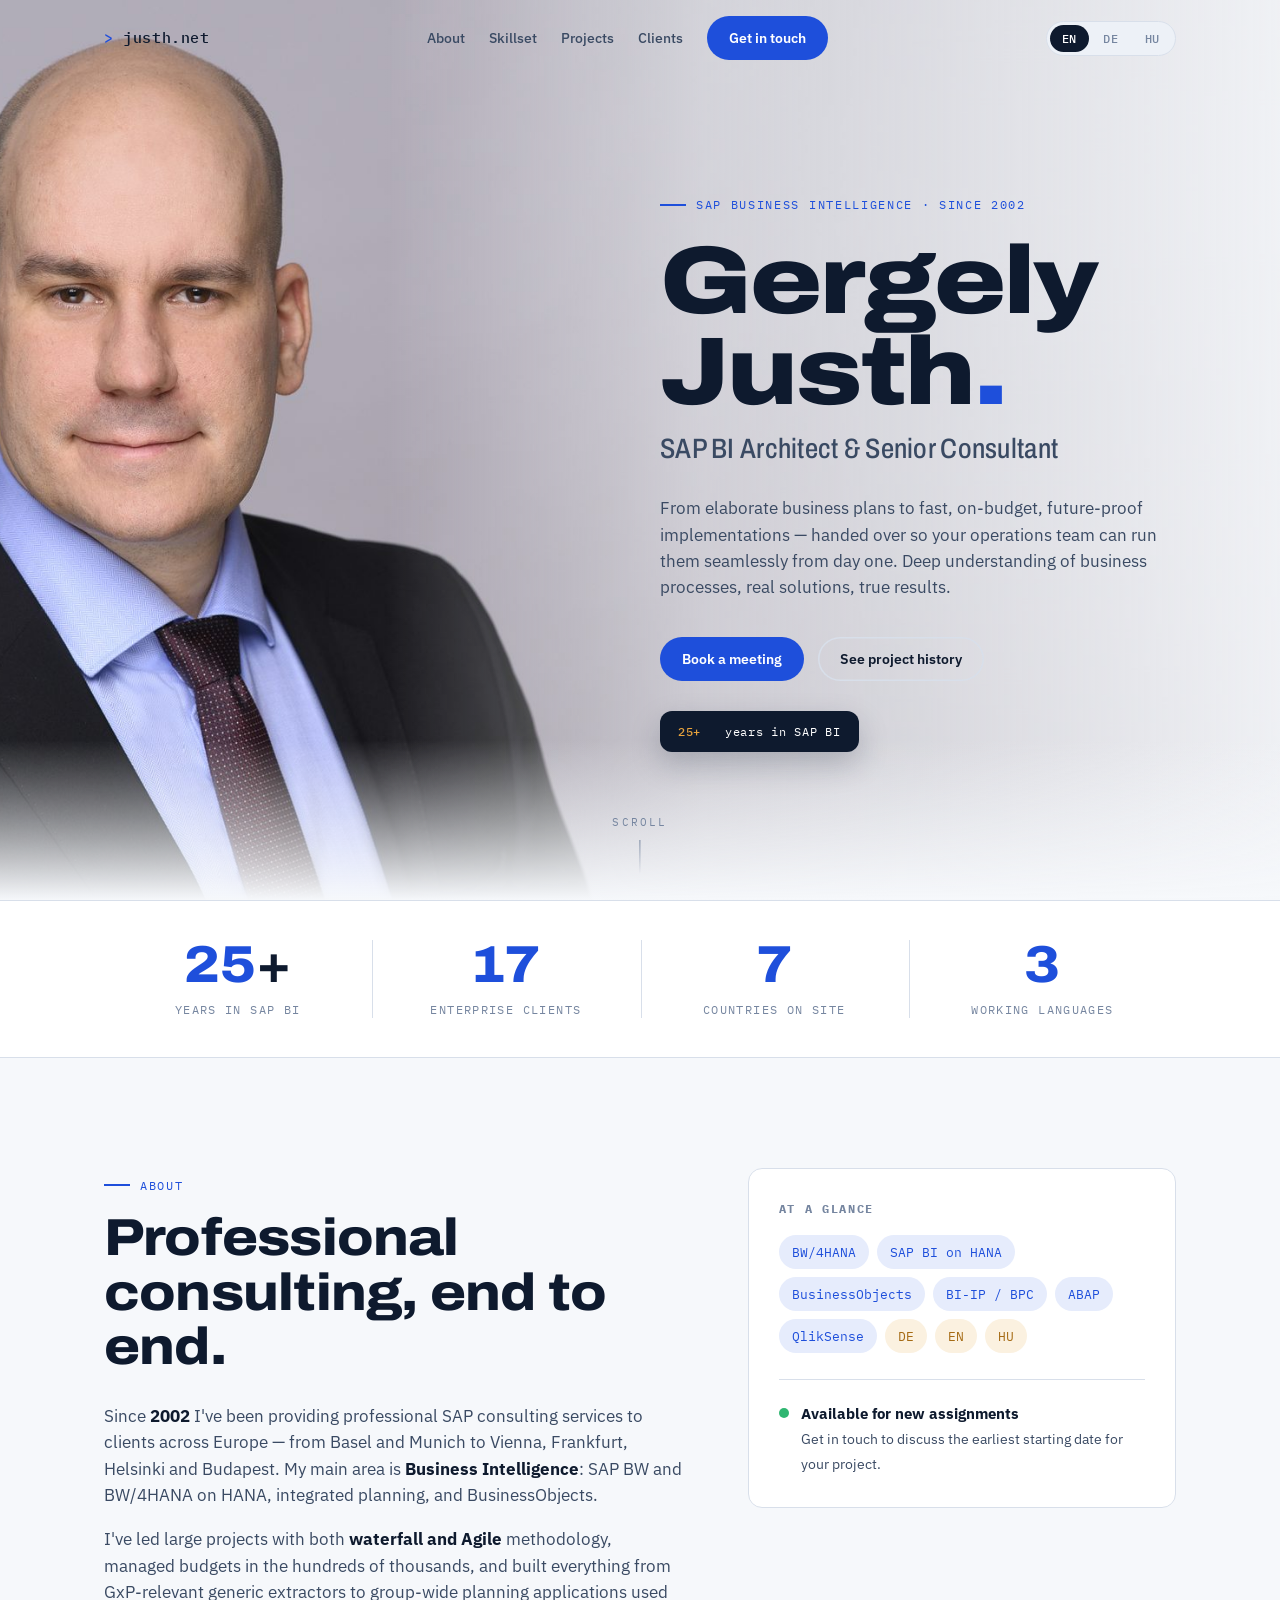
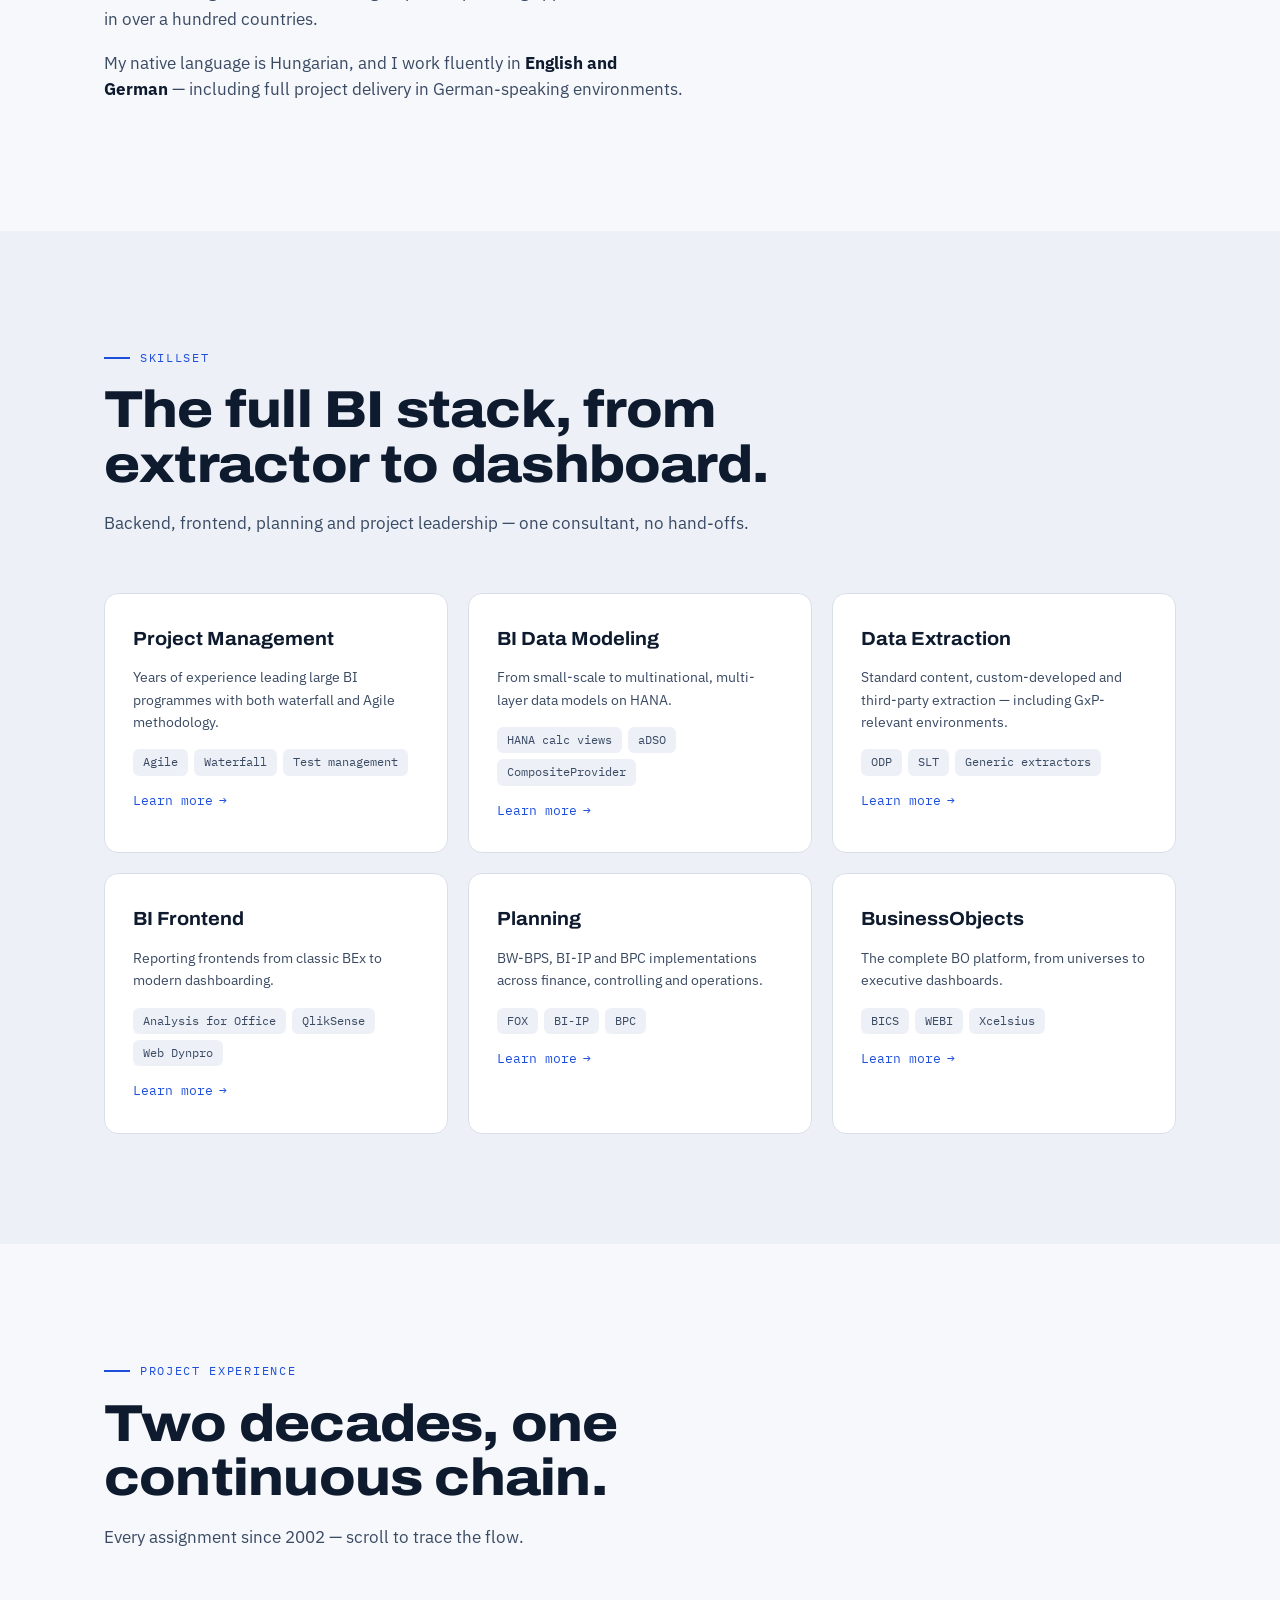
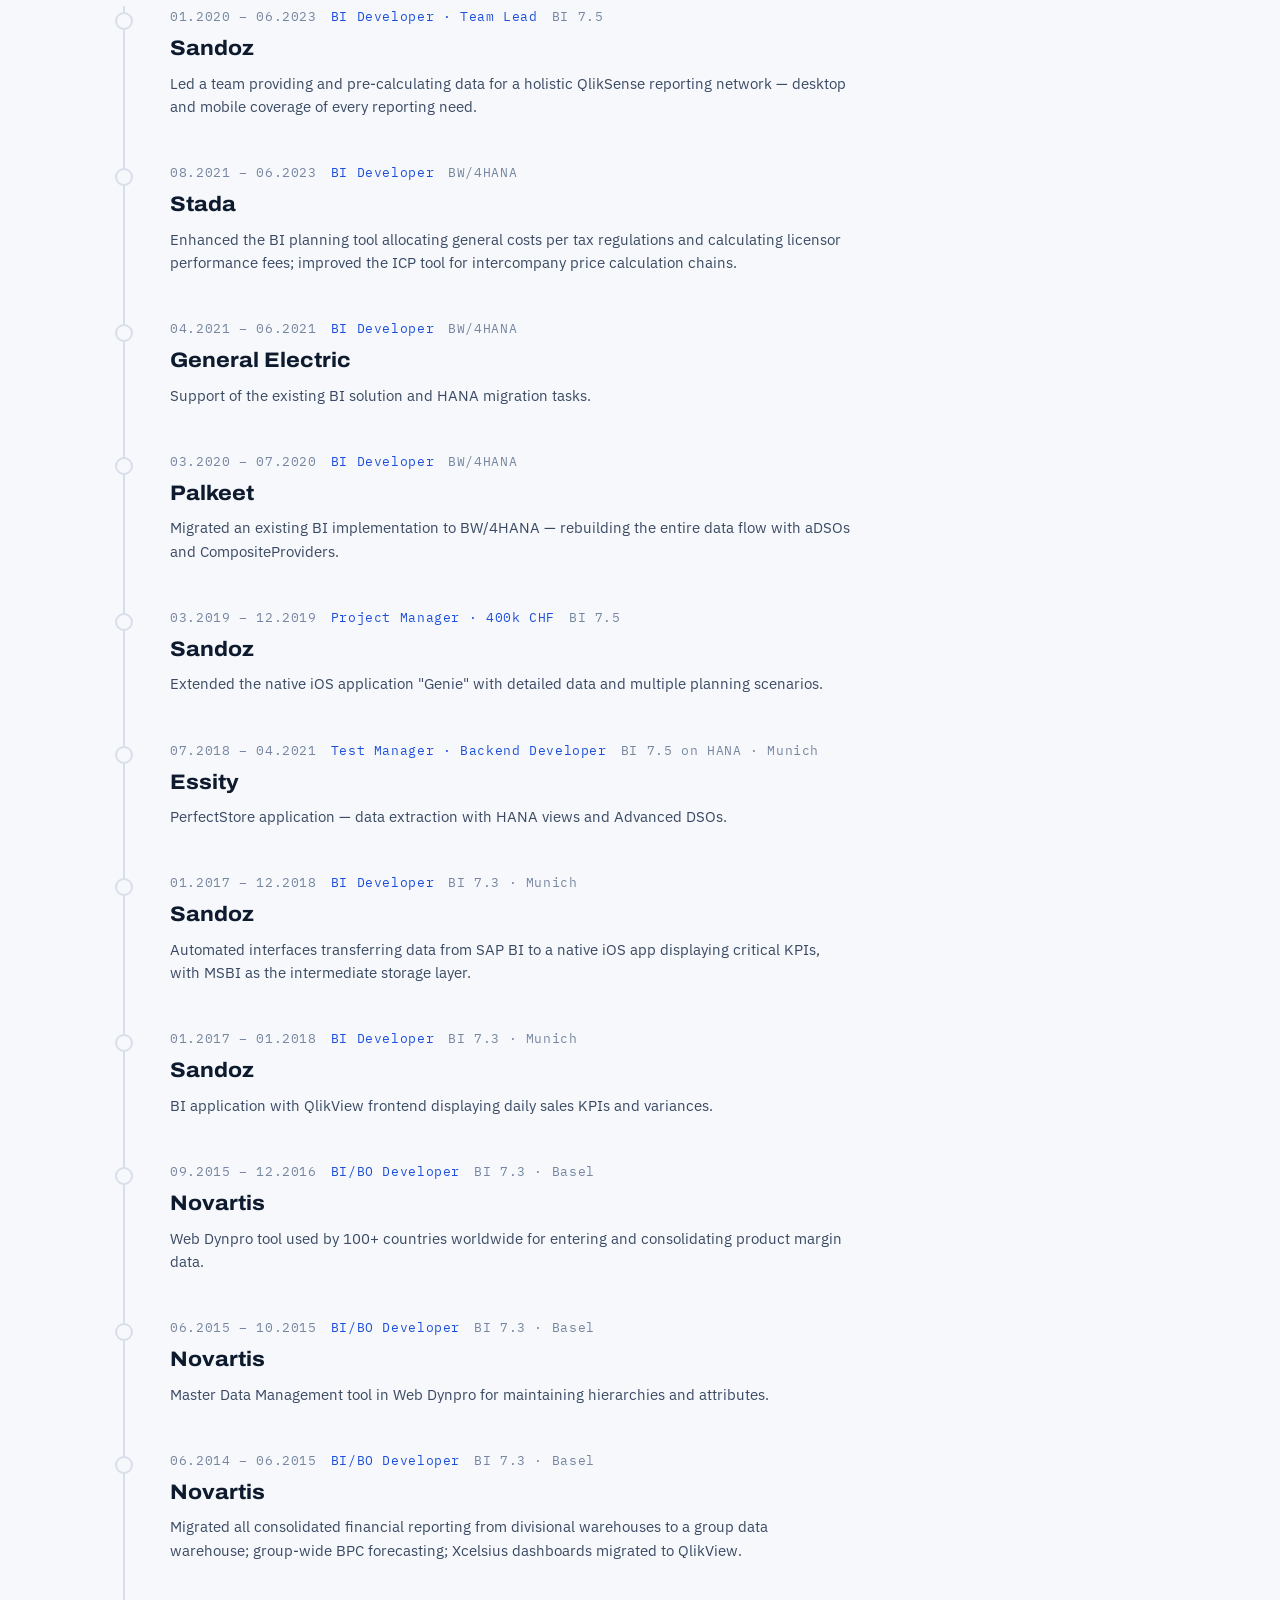
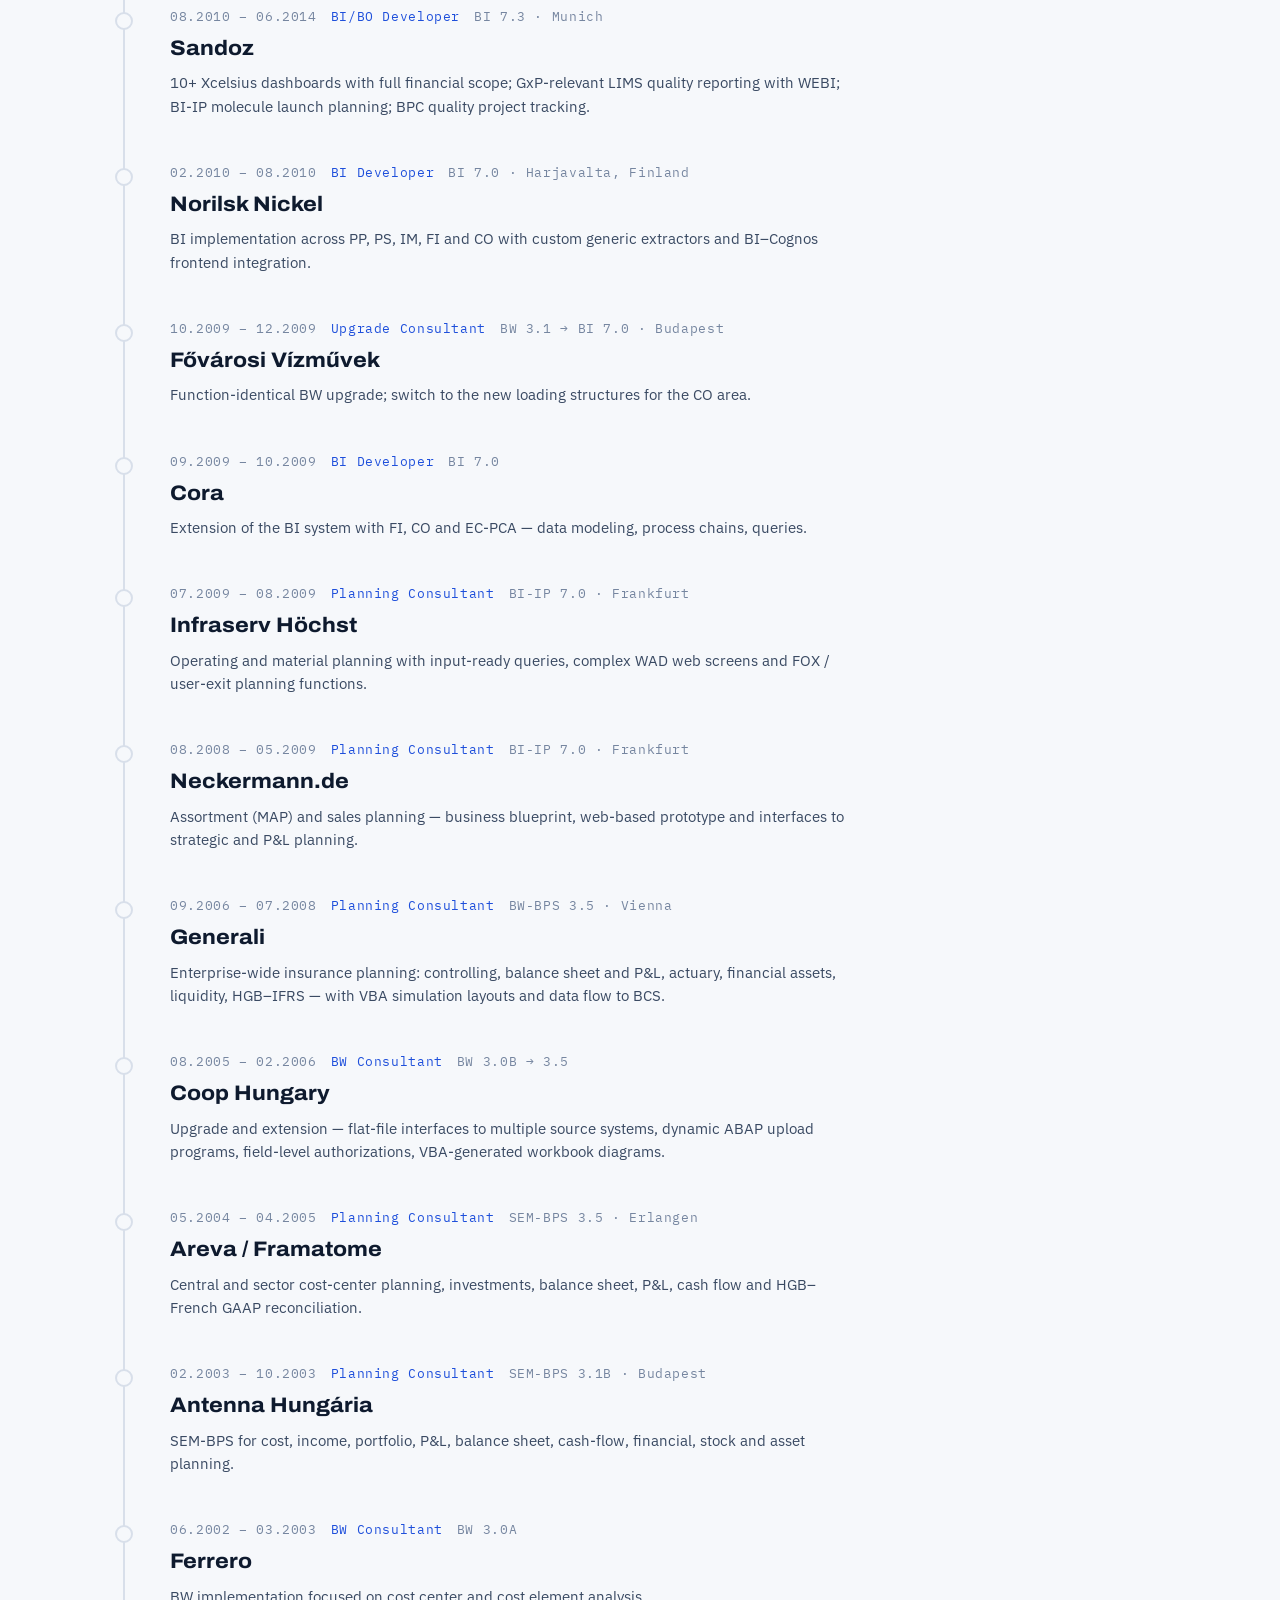
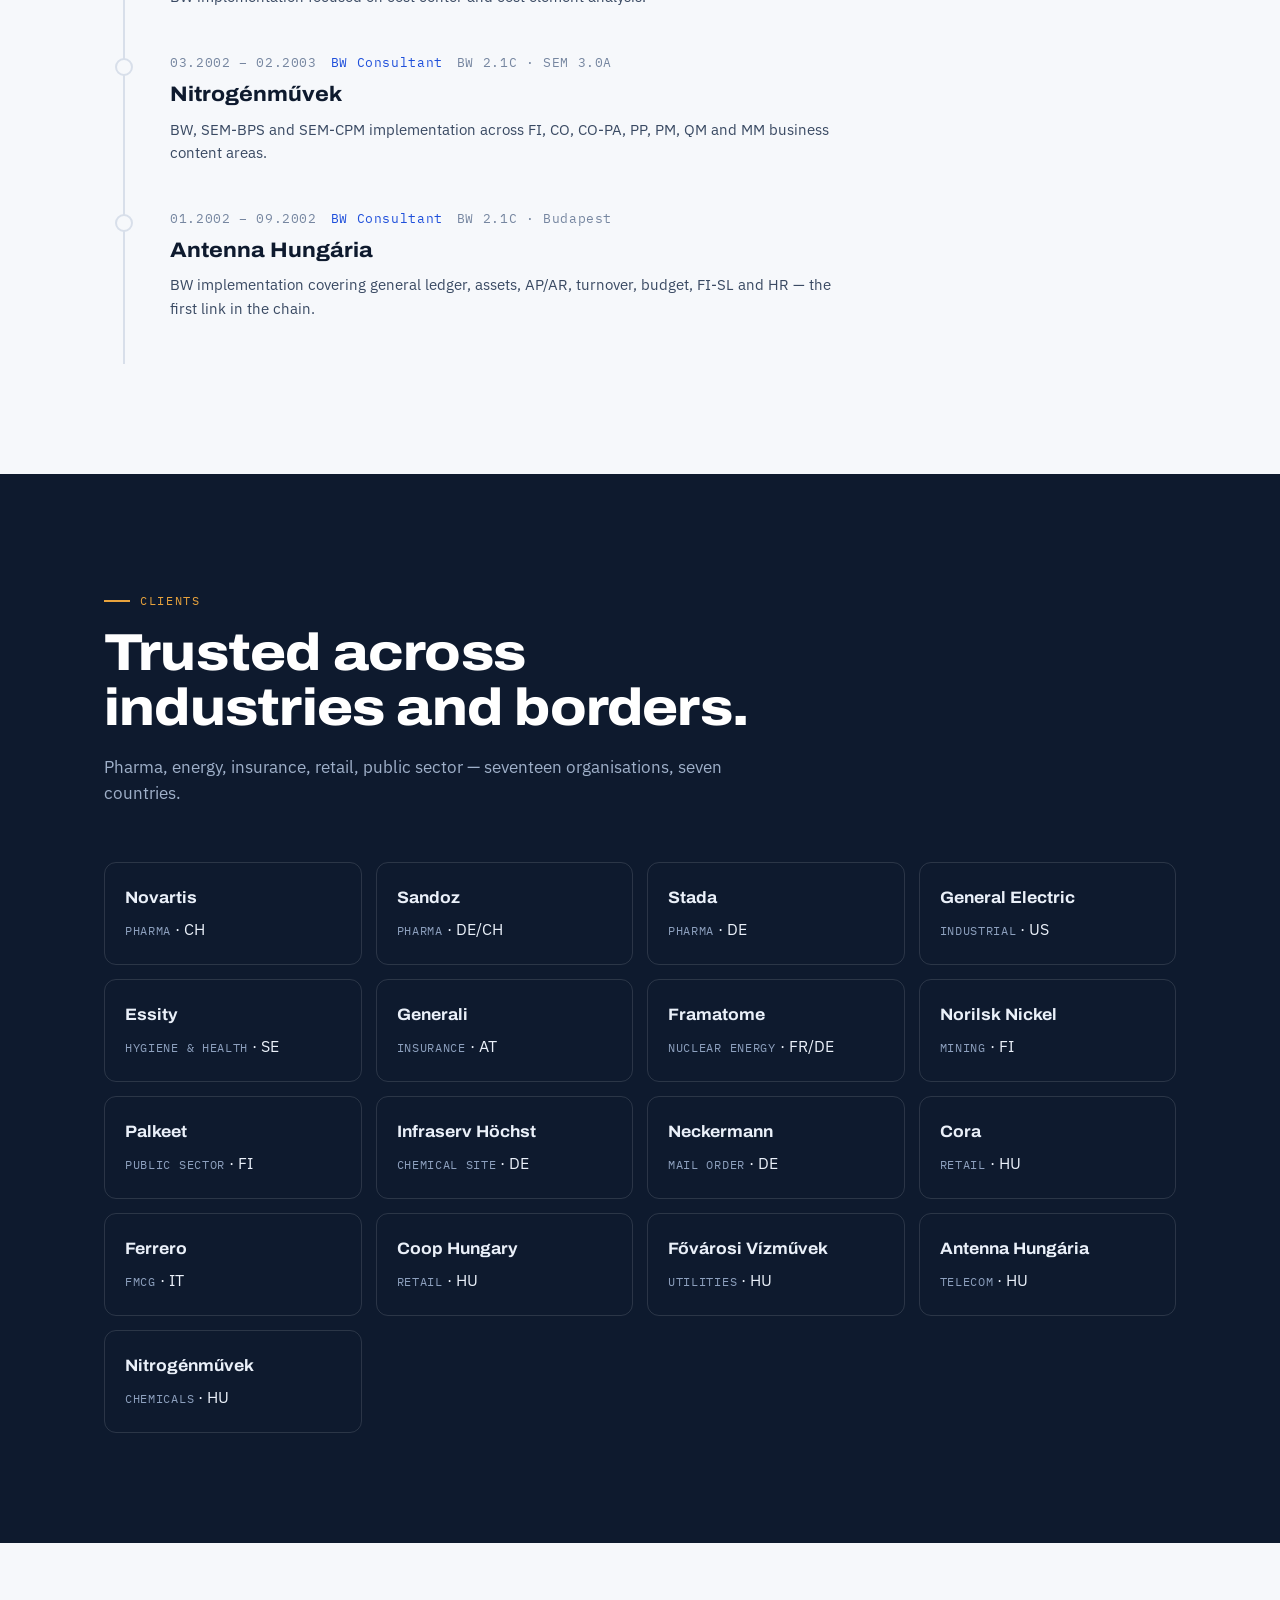
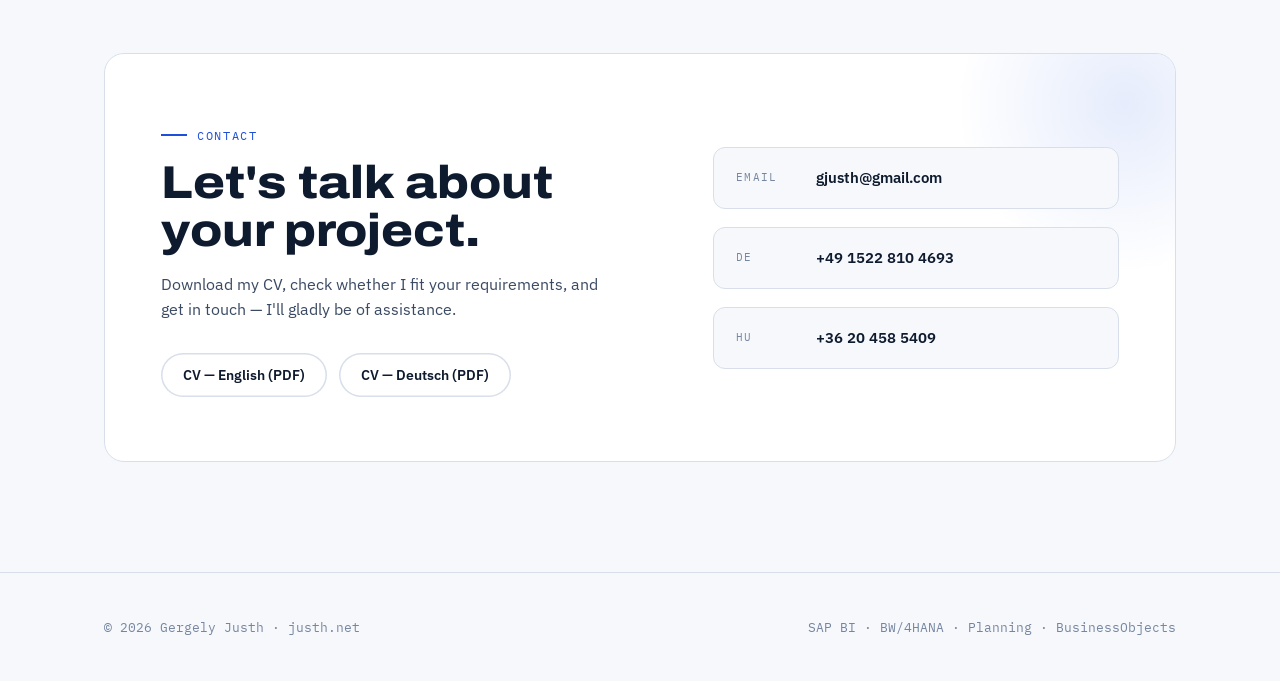
==== index.html @ b5e896b8 "Add files via upload" ====
<!DOCTYPE html>
<html lang="en">
<head>
<meta charset="UTF-8">
<meta name="viewport" content="width=device-width, initial-scale=1">
<title>Gergely Justh — SAP BI Architect &amp; Senior Consultant</title>
<meta name="description" content="Gergely Justh — SAP BI Architect and Senior Consultant. 25 years of BW, BW/4HANA, planning and reporting expertise across Europe.">
<link rel="preconnect" href="https://fonts.googleapis.com">
<link rel="preconnect" href="https://fonts.gstatic.com" crossorigin>
<link href="https://fonts.googleapis.com/css2?family=Archivo:wdth,wght@62..125,400..900&family=IBM+Plex+Sans:wght@400;500;600&family=IBM+Plex+Mono:wght@400;500&display=swap" rel="stylesheet">
<link rel="stylesheet" href="assets/style.css">
</head>
<body>

<nav id="nav">
  <div class="wrap">
    <a class="logo" href="#top"><b>&gt;</b> justh.net</a>
    <div class="nav-links">
      <a href="#about" data-i18n="nav.about">About</a>
      <a href="#skills" data-i18n="nav.skills">Skillset</a>
      <a href="#projects" data-i18n="nav.projects">Projects</a>
      <a href="#clients" data-i18n="nav.clients">Clients</a>
      <a class="btn" href="mailto:gjusth@gmail.com" data-i18n="nav.cta">Get in touch</a>
    </div>
    <div class="lang-switch" role="group" aria-label="Language">
      <button class="lang-btn active" data-lang="en">EN</button>
      <button class="lang-btn" data-lang="de">DE</button>
      <button class="lang-btn" data-lang="hu">HU</button>
    </div>
  </div>
</nav>

<header class="hero" id="top">
  <img class="hero-bg" src="assets/hero.jpg" alt="Gergely Justh — SAP BI Architect">
  <div class="hero-overlay"></div>
  <div class="hero-fade"></div>
  <div class="wrap hero-inner">
    <div class="hero-text">
      <span class="eyebrow" data-i18n="hero.eyebrow">SAP Business Intelligence · since 2002</span>
      <h1>Gergely<br>Justh<span class="accent">.</span></h1>
      <div class="hero-role" data-i18n="hero.role">SAP BI Architect &amp; Senior Consultant</div>
      <p class="hero-lede" data-i18n="hero.lede">
        From elaborate business plans to fast, on-budget, future-proof implementations —
        handed over so your operations team can run them seamlessly from day one.
        Deep understanding of business processes, real solutions, true results.
      </p>
      <div class="hero-ctas">
        <a class="btn" href="mailto:gjusth@gmail.com" data-i18n="hero.cta1">Book a meeting</a>
        <a class="btn ghost" href="#projects" data-i18n="hero.cta2">See project history</a>
      </div>
      <div class="hero-badge"><b>25+</b>&nbsp;<span data-i18n="hero.badge">years in SAP BI</span></div>
    </div>
  </div>
  <div class="scroll-hint">SCROLL</div>
</header>

<div class="stats">
  <div class="wrap">
    <div class="stat reveal"><div class="num"><em data-count="25">0</em>+</div><div class="lbl" data-i18n="stat.years">Years in SAP BI</div></div>
    <div class="stat reveal d1"><div class="num"><em data-count="17">0</em></div><div class="lbl" data-i18n="stat.clients">Enterprise clients</div></div>
    <div class="stat reveal d2"><div class="num"><em data-count="7">0</em></div><div class="lbl" data-i18n="stat.countries">Countries on site</div></div>
    <div class="stat reveal d3"><div class="num"><em data-count="3">0</em></div><div class="lbl" data-i18n="stat.langs">Working languages</div></div>
  </div>
</div>

<section id="about">
  <div class="wrap about-grid">
    <div class="about-text">
      <div class="sec-head" style="margin-bottom:28px">
        <span class="eyebrow" data-i18n="about.eyebrow">About</span>
        <h2 data-i18n="about.h2">Professional consulting, end to end.</h2>
      </div>
      <p class="reveal" data-i18n="about.p1">
        Since <strong>2002</strong> I've been providing professional SAP consulting services to clients
        across Europe — from Basel and Munich to Vienna, Frankfurt, Helsinki and Budapest.
        My main area is <strong>Business Intelligence</strong>: SAP BW and BW/4HANA on HANA,
        integrated planning, and BusinessObjects.
      </p>
      <p class="reveal d1" data-i18n="about.p2">
        I've led large projects with both <strong>waterfall and Agile</strong> methodology, managed
        budgets in the hundreds of thousands, and built everything from GxP-relevant generic
        extractors to group-wide planning applications used in over a hundred countries.
      </p>
      <p class="reveal d2" data-i18n="about.p3">
        My native language is Hungarian, and I work fluently in <strong>English and German</strong> —
        including full project delivery in German-speaking environments.
      </p>
    </div>
    <aside class="about-card reveal d1">
      <h3 data-i18n="about.glance">At a glance</h3>
      <div class="chips">
        <span class="chip">BW/4HANA</span><span class="chip">SAP BI on HANA</span>
        <span class="chip">BusinessObjects</span><span class="chip">BI-IP / BPC</span>
        <span class="chip">ABAP</span><span class="chip">QlikSense</span>
        <span class="chip warm">DE</span><span class="chip warm">EN</span><span class="chip warm">HU</span>
      </div>
      <div class="avail">
        <div class="pulse"></div>
        <div>
          <b data-i18n="avail.title">Available for new assignments</b>
          <span data-i18n="avail.sub">Get in touch to discuss the earliest starting date for your project.</span>
        </div>
      </div>
    </aside>
  </div>
</section>

<section id="skills">
  <div class="wrap">
    <div class="sec-head">
      <span class="eyebrow" data-i18n="skills.eyebrow">Skillset</span>
      <h2 data-i18n="skills.h2">The full BI stack, from extractor to dashboard.</h2>
      <p data-i18n="skills.sub">Backend, frontend, planning and project leadership — one consultant, no hand-offs.</p>
    </div>
    <div class="skill-grid">
      <a class="skill reveal" href="skill-pm.html">
        <h3 data-i18n="skill.pm.t">Project Management</h3>
        <p data-i18n="skill.pm.d">Years of experience leading large BI programmes with both waterfall and Agile methodology.</p>
        <div class="tags"><span>Agile</span><span>Waterfall</span><span>Test management</span></div>
        <span class="more" data-i18n="skill.more">Learn more</span>
      </a>
      <a class="skill reveal d1" href="skill-data-modeling.html">
        <h3 data-i18n="skill.dm.t">BI Data Modeling</h3>
        <p data-i18n="skill.dm.d">From small-scale to multinational, multi-layer data models on HANA.</p>
        <div class="tags"><span>HANA calc views</span><span>aDSO</span><span>CompositeProvider</span></div>
        <span class="more" data-i18n="skill.more">Learn more</span>
      </a>
      <a class="skill reveal d2" href="skill-extraction.html">
        <h3 data-i18n="skill.ex.t">Data Extraction</h3>
        <p data-i18n="skill.ex.d">Standard content, custom-developed and third-party extraction — including GxP-relevant environments.</p>
        <div class="tags"><span>ODP</span><span>SLT</span><span>Generic extractors</span></div>
        <span class="more" data-i18n="skill.more">Learn more</span>
      </a>
      <a class="skill reveal" href="skill-frontend.html">
        <h3 data-i18n="skill.fe.t">BI Frontend</h3>
        <p data-i18n="skill.fe.d">Reporting frontends from classic BEx to modern dashboarding.</p>
        <div class="tags"><span>Analysis for Office</span><span>QlikSense</span><span>Web Dynpro</span></div>
        <span class="more" data-i18n="skill.more">Learn more</span>
      </a>
      <a class="skill reveal d1" href="skill-planning.html">
        <h3 data-i18n="skill.pl.t">Planning</h3>
        <p data-i18n="skill.pl.d">BW-BPS, BI-IP and BPC implementations across finance, controlling and operations.</p>
        <div class="tags"><span>FOX</span><span>BI-IP</span><span>BPC</span></div>
        <span class="more" data-i18n="skill.more">Learn more</span>
      </a>
      <a class="skill reveal d2" href="skill-bo.html">
        <h3 data-i18n="skill.bo.t">BusinessObjects</h3>
        <p data-i18n="skill.bo.d">The complete BO platform, from universes to executive dashboards.</p>
        <div class="tags"><span>BICS</span><span>WEBI</span><span>Xcelsius</span></div>
        <span class="more" data-i18n="skill.more">Learn more</span>
      </a>
    </div>
  </div>
</section>

<section id="projects">
  <div class="wrap">
    <div class="sec-head">
      <span class="eyebrow" data-i18n="projects.eyebrow">Project experience</span>
      <h2 data-i18n="projects.h2">Two decades, one continuous chain.</h2>
      <p data-i18n="projects.sub">Every assignment since 2002 — scroll to trace the flow.</p>
    </div>
    <div class="timeline" id="timeline">
      <div class="tl-rail"></div>
      <div class="tl-rail-fill" id="railFill"></div>

      <div class="tl-item"><div class="tl-node"></div>
        <div class="tl-meta"><span>01.2020 – 06.2023</span><span class="role" data-i18n="role.teamlead">BI Developer · Team Lead</span><span>BI 7.5</span></div>
        <h3>Sandoz</h3><p data-i18n="p1">Led a team providing and pre-calculating data for a holistic QlikSense reporting network — desktop and mobile coverage of every reporting need.</p>
      </div>
      <div class="tl-item"><div class="tl-node"></div>
        <div class="tl-meta"><span>08.2021 – 06.2023</span><span class="role" data-i18n="role.bidev">BI Developer</span><span>BW/4HANA</span></div>
        <h3>Stada</h3><p data-i18n="p2">Enhanced the BI planning tool allocating general costs per tax regulations and calculating licensor performance fees; improved the ICP tool for intercompany price calculation chains.</p>
      </div>
      <div class="tl-item"><div class="tl-node"></div>
        <div class="tl-meta"><span>04.2021 – 06.2021</span><span class="role" data-i18n="role.bidev">BI Developer</span><span>BW/4HANA</span></div>
        <h3>General Electric</h3><p data-i18n="p3">Support of the existing BI solution and HANA migration tasks.</p>
      </div>
      <div class="tl-item"><div class="tl-node"></div>
        <div class="tl-meta"><span>03.2020 – 07.2020</span><span class="role" data-i18n="role.bidev">BI Developer</span><span>BW/4HANA</span></div>
        <h3>Palkeet</h3><p data-i18n="p4">Migrated an existing BI implementation to BW/4HANA — rebuilding the entire data flow with aDSOs and CompositeProviders.</p>
      </div>
      <div class="tl-item"><div class="tl-node"></div>
        <div class="tl-meta"><span>03.2019 – 12.2019</span><span class="role" data-i18n="role.pm">Project Manager · 400k CHF</span><span>BI 7.5</span></div>
        <h3>Sandoz</h3><p data-i18n="p5">Extended the native iOS application "Genie" with detailed data and multiple planning scenarios.</p>
      </div>
      <div class="tl-item"><div class="tl-node"></div>
        <div class="tl-meta"><span>07.2018 – 04.2021</span><span class="role" data-i18n="role.testmgr">Test Manager · Backend Developer</span><span>BI 7.5 on HANA · Munich</span></div>
        <h3>Essity</h3><p data-i18n="p6">PerfectStore application — data extraction with HANA views and Advanced DSOs.</p>
      </div>
      <div class="tl-item"><div class="tl-node"></div>
        <div class="tl-meta"><span>01.2017 – 12.2018</span><span class="role" data-i18n="role.bidev">BI Developer</span><span>BI 7.3 · Munich</span></div>
        <h3>Sandoz</h3><p data-i18n="p7">Automated interfaces transferring data from SAP BI to a native iOS app displaying critical KPIs, with MSBI as the intermediate storage layer.</p>
      </div>
      <div class="tl-item"><div class="tl-node"></div>
        <div class="tl-meta"><span>01.2017 – 01.2018</span><span class="role" data-i18n="role.bidev">BI Developer</span><span>BI 7.3 · Munich</span></div>
        <h3>Sandoz</h3><p data-i18n="p8">BI application with QlikView frontend displaying daily sales KPIs and variances.</p>
      </div>
      <div class="tl-item"><div class="tl-node"></div>
        <div class="tl-meta"><span>09.2015 – 12.2016</span><span class="role" data-i18n="role.bibodev">BI/BO Developer</span><span>BI 7.3 · Basel</span></div>
        <h3>Novartis</h3><p data-i18n="p9">Web Dynpro tool used by 100+ countries worldwide for entering and consolidating product margin data.</p>
      </div>
      <div class="tl-item"><div class="tl-node"></div>
        <div class="tl-meta"><span>06.2015 – 10.2015</span><span class="role" data-i18n="role.bibodev">BI/BO Developer</span><span>BI 7.3 · Basel</span></div>
        <h3>Novartis</h3><p data-i18n="p10">Master Data Management tool in Web Dynpro for maintaining hierarchies and attributes.</p>
      </div>
      <div class="tl-item"><div class="tl-node"></div>
        <div class="tl-meta"><span>06.2014 – 06.2015</span><span class="role" data-i18n="role.bibodev">BI/BO Developer</span><span>BI 7.3 · Basel</span></div>
        <h3>Novartis</h3><p data-i18n="p11">Migrated all consolidated financial reporting from divisional warehouses to a group data warehouse; group-wide BPC forecasting; Xcelsius dashboards migrated to QlikView.</p>
      </div>
      <div class="tl-item"><div class="tl-node"></div>
        <div class="tl-meta"><span>08.2010 – 06.2014</span><span class="role" data-i18n="role.bibodev">BI/BO Developer</span><span>BI 7.3 · Munich</span></div>
        <h3>Sandoz</h3><p data-i18n="p12">10+ Xcelsius dashboards with full financial scope; GxP-relevant LIMS quality reporting with WEBI; BI-IP molecule launch planning; BPC quality project tracking.</p>
      </div>
      <div class="tl-item"><div class="tl-node"></div>
        <div class="tl-meta"><span>02.2010 – 08.2010</span><span class="role" data-i18n="role.bidev">BI Developer</span><span>BI 7.0 · Harjavalta, Finland</span></div>
        <h3>Norilsk Nickel</h3><p data-i18n="p13">BI implementation across PP, PS, IM, FI and CO with custom generic extractors and BI–Cognos frontend integration.</p>
      </div>
      <div class="tl-item"><div class="tl-node"></div>
        <div class="tl-meta"><span>10.2009 – 12.2009</span><span class="role" data-i18n="role.upgrade">Upgrade Consultant</span><span>BW 3.1 → BI 7.0 · Budapest</span></div>
        <h3>Fővárosi Vízművek</h3><p data-i18n="p14">Function-identical BW upgrade; switch to the new loading structures for the CO area.</p>
      </div>
      <div class="tl-item"><div class="tl-node"></div>
        <div class="tl-meta"><span>09.2009 – 10.2009</span><span class="role" data-i18n="role.bidev">BI Developer</span><span>BI 7.0</span></div>
        <h3>Cora</h3><p data-i18n="p15">Extension of the BI system with FI, CO and EC-PCA — data modeling, process chains, queries.</p>
      </div>
      <div class="tl-item"><div class="tl-node"></div>
        <div class="tl-meta"><span>07.2009 – 08.2009</span><span class="role" data-i18n="role.plancons">Planning Consultant</span><span>BI-IP 7.0 · Frankfurt</span></div>
        <h3>Infraserv Höchst</h3><p data-i18n="p16">Operating and material planning with input-ready queries, complex WAD web screens and FOX / user-exit planning functions.</p>
      </div>
      <div class="tl-item"><div class="tl-node"></div>
        <div class="tl-meta"><span>08.2008 – 05.2009</span><span class="role" data-i18n="role.plancons">Planning Consultant</span><span>BI-IP 7.0 · Frankfurt</span></div>
        <h3>Neckermann.de</h3><p data-i18n="p17">Assortment (MAP) and sales planning — business blueprint, web-based prototype and interfaces to strategic and P&amp;L planning.</p>
      </div>
      <div class="tl-item"><div class="tl-node"></div>
        <div class="tl-meta"><span>09.2006 – 07.2008</span><span class="role" data-i18n="role.plancons">Planning Consultant</span><span>BW-BPS 3.5 · Vienna</span></div>
        <h3>Generali</h3><p data-i18n="p18">Enterprise-wide insurance planning: controlling, balance sheet and P&amp;L, actuary, financial assets, liquidity, HGB–IFRS — with VBA simulation layouts and data flow to BCS.</p>
      </div>
      <div class="tl-item"><div class="tl-node"></div>
        <div class="tl-meta"><span>08.2005 – 02.2006</span><span class="role" data-i18n="role.bwcons">BW Consultant</span><span>BW 3.0B → 3.5</span></div>
        <h3>Coop Hungary</h3><p data-i18n="p19">Upgrade and extension — flat-file interfaces to multiple source systems, dynamic ABAP upload programs, field-level authorizations, VBA-generated workbook diagrams.</p>
      </div>
      <div class="tl-item"><div class="tl-node"></div>
        <div class="tl-meta"><span>05.2004 – 04.2005</span><span class="role" data-i18n="role.plancons">Planning Consultant</span><span>SEM-BPS 3.5 · Erlangen</span></div>
        <h3>Areva / Framatome</h3><p data-i18n="p20">Central and sector cost-center planning, investments, balance sheet, P&amp;L, cash flow and HGB–French GAAP reconciliation.</p>
      </div>
      <div class="tl-item"><div class="tl-node"></div>
        <div class="tl-meta"><span>02.2003 – 10.2003</span><span class="role" data-i18n="role.plancons">Planning Consultant</span><span>SEM-BPS 3.1B · Budapest</span></div>
        <h3>Antenna Hungária</h3><p data-i18n="p21">SEM-BPS for cost, income, portfolio, P&amp;L, balance sheet, cash-flow, financial, stock and asset planning.</p>
      </div>
      <div class="tl-item"><div class="tl-node"></div>
        <div class="tl-meta"><span>06.2002 – 03.2003</span><span class="role" data-i18n="role.bwcons">BW Consultant</span><span>BW 3.0A</span></div>
        <h3>Ferrero</h3><p data-i18n="p22">BW implementation focused on cost center and cost element analysis.</p>
      </div>
      <div class="tl-item"><div class="tl-node"></div>
        <div class="tl-meta"><span>03.2002 – 02.2003</span><span class="role" data-i18n="role.bwcons">BW Consultant</span><span>BW 2.1C · SEM 3.0A</span></div>
        <h3>Nitrogénművek</h3><p data-i18n="p23">BW, SEM-BPS and SEM-CPM implementation across FI, CO, CO-PA, PP, PM, QM and MM business content areas.</p>
      </div>
      <div class="tl-item"><div class="tl-node"></div>
        <div class="tl-meta"><span>01.2002 – 09.2002</span><span class="role" data-i18n="role.bwcons">BW Consultant</span><span>BW 2.1C · Budapest</span></div>
        <h3>Antenna Hungária</h3><p data-i18n="p24">BW implementation covering general ledger, assets, AP/AR, turnover, budget, FI-SL and HR — the first link in the chain.</p>
      </div>

    </div>
  </div>
</section>

<section id="clients">
  <div class="wrap">
    <div class="sec-head">
      <span class="eyebrow" data-i18n="clients.eyebrow">Clients</span>
      <h2 style="color:#fff" data-i18n="clients.h2">Trusted across industries and borders.</h2>
      <p data-i18n="clients.sub">Pharma, energy, insurance, retail, public sector — seventeen organisations, seven countries.</p>
    </div>
    <div class="client-grid">
      <div class="client reveal"><b>Novartis</b><span data-i18n="c.pharma">Pharma</span> · CH</div>
      <div class="client reveal"><b>Sandoz</b><span data-i18n="c.pharma">Pharma</span> · DE/CH</div>
      <div class="client reveal"><b>Stada</b><span data-i18n="c.pharma">Pharma</span> · DE</div>
      <div class="client reveal"><b>General Electric</b><span data-i18n="c.industrial">Industrial</span> · US</div>
      <div class="client reveal d1"><b>Essity</b><span data-i18n="c.hygiene">Hygiene &amp; Health</span> · SE</div>
      <div class="client reveal d1"><b>Generali</b><span data-i18n="c.insurance">Insurance</span> · AT</div>
      <div class="client reveal d1"><b>Framatome</b><span data-i18n="c.nuclear">Nuclear energy</span> · FR/DE</div>
      <div class="client reveal d1"><b>Norilsk Nickel</b><span data-i18n="c.mining">Mining</span> · FI</div>
      <div class="client reveal d2"><b>Palkeet</b><span data-i18n="c.public">Public sector</span> · FI</div>
      <div class="client reveal d2"><b>Infraserv Höchst</b><span data-i18n="c.chemsite">Chemical site</span> · DE</div>
      <div class="client reveal d2"><b>Neckermann</b><span data-i18n="c.mailorder">Mail order</span> · DE</div>
      <div class="client reveal d2"><b>Cora</b><span data-i18n="c.retail">Retail</span> · HU</div>
      <div class="client reveal d3"><b>Ferrero</b><span data-i18n="c.fmcg">FMCG</span> · IT</div>
      <div class="client reveal d3"><b>Coop Hungary</b><span data-i18n="c.retail">Retail</span> · HU</div>
      <div class="client reveal d3"><b>Fővárosi Vízművek</b><span data-i18n="c.utilities">Utilities</span> · HU</div>
      <div class="client reveal d3"><b>Antenna Hungária</b><span data-i18n="c.telecom">Telecom</span> · HU</div>
      <div class="client reveal d3"><b>Nitrogénművek</b><span data-i18n="c.chemicals">Chemicals</span> · HU</div>
    </div>
  </div>
</section>

<section id="contact">
  <div class="wrap">
    <div class="contact-card reveal">
      <div>
        <span class="eyebrow" data-i18n="contact.eyebrow">Contact</span>
        <h2 data-i18n="contact.h2">Let's talk about your project.</h2>
        <p data-i18n="contact.p">Download my CV, check whether I fit your requirements, and get in touch — I'll gladly be of assistance.</p>
        <div class="cv-row">
          <!-- Replace href values with the paths to your CV files -->
          <a class="btn ghost" href="cv-en.pdf" download data-i18n="cv.en">CV — English (PDF)</a>
          <a class="btn ghost" href="cv-de.pdf" download data-i18n="cv.de">CV — Deutsch (PDF)</a>
        </div>
      </div>
      <div class="contact-list">
        <a class="contact-line" href="mailto:gjusth@gmail.com">
          <span class="k">Email</span><span class="v">gjusth@gmail.com</span>
        </a>
        <a class="contact-line" href="tel:+4915228104693">
          <span class="k">DE</span><span class="v">+49 1522 810 4693</span>
        </a>
        <a class="contact-line" href="tel:+36204585409">
          <span class="k">HU</span><span class="v">+36 20 458 5409</span>
        </a>
      </div>
    </div>
  </div>
</section>

<footer>
  <div class="wrap">
    <span>© <span id="year"></span> Gergely Justh · justh.net</span>
    <span>SAP BI · BW/4HANA · Planning · BusinessObjects</span>
  </div>
</footer>

<script>
window.I18N = {
en:{}, /* English lives in the markup itself; keys below override for DE/HU */
de:{
  "nav.about":"Über mich","nav.skills":"Kompetenzen","nav.projects":"Projekte","nav.clients":"Referenzen","nav.cta":"Kontakt aufnehmen",
  "hero.eyebrow":"SAP Business Intelligence · seit 2002",
  "hero.role":"SAP-BI-Architekt &amp; Senior Consultant",
  "hero.lede":"Von durchdachten Fachkonzepten zu schnellen, budgettreuen und zukunftssicheren Implementierungen – so übergeben, dass Ihr Betriebsteam die Lösung vom ersten Tag an reibungslos weiterführen kann. Tiefes Verständnis der Geschäftsprozesse, echte Lösungen, messbare Ergebnisse.",
  "hero.cta1":"Termin vereinbaren","hero.cta2":"Projekthistorie ansehen","hero.badge":"Jahre SAP BI",
  "stat.years":"Jahre SAP BI","stat.clients":"Großkunden","stat.countries":"Länder vor Ort","stat.langs":"Arbeitssprachen",
  "about.eyebrow":"Über mich","about.h2":"Professionelle Beratung, von Anfang bis Ende.",
  "about.p1":"Seit <strong>2002</strong> berate ich Kunden in ganz Europa – von Basel und München über Wien und Frankfurt bis Helsinki und Budapest. Mein Schwerpunkt ist <strong>Business Intelligence</strong>: SAP BW und BW/4HANA auf HANA, integrierte Planung und BusinessObjects.",
  "about.p2":"Ich habe große Projekte sowohl nach <strong>Wasserfall- als auch nach agiler</strong> Methodik geleitet, Budgets im sechsstelligen Bereich verantwortet und alles gebaut – von GxP-relevanten generischen Extraktoren bis zu konzernweiten Planungsanwendungen, die in über hundert Ländern im Einsatz sind.",
  "about.p3":"Meine Muttersprache ist Ungarisch, ich arbeite fließend auf <strong>Englisch und Deutsch</strong> – einschließlich vollständiger Projektabwicklung im deutschsprachigen Umfeld.",
  "about.glance":"Auf einen Blick",
  "avail.title":"Verfügbar für neue Projekte","avail.sub":"Kontaktieren Sie mich, um den frühestmöglichen Starttermin für Ihr Projekt zu besprechen.",
  "skills.eyebrow":"Kompetenzen","skills.h2":"Der komplette BI-Stack, vom Extraktor bis zum Dashboard.",
  "skills.sub":"Backend, Frontend, Planung und Projektleitung – ein Berater, keine Übergabeverluste.",
  "skill.more":"Mehr erfahren",
  "skill.pm.t":"Projektleitung","skill.pm.d":"Langjährige Erfahrung in der Leitung großer BI-Programme nach Wasserfall- und agiler Methodik.",
  "skill.dm.t":"BI-Datenmodellierung","skill.dm.d":"Von kleinen Lösungen bis zu multinationalen, mehrschichtigen Datenmodellen auf HANA.",
  "skill.ex.t":"Datenextraktion","skill.ex.d":"Standard-Content, Eigenentwicklungen und Drittanbieter-Extraktion – auch im GxP-relevanten Umfeld.",
  "skill.fe.t":"BI-Frontend","skill.fe.d":"Reporting-Frontends vom klassischen BEx bis zum modernen Dashboarding.",
  "skill.pl.t":"Planung","skill.pl.d":"BW-BPS-, BI-IP- und BPC-Implementierungen in Finanzen, Controlling und Operations.",
  "skill.bo.t":"BusinessObjects","skill.bo.d":"Die komplette BO-Plattform, vom Universe bis zum Management-Dashboard.",
  "projects.eyebrow":"Projekterfahrung","projects.h2":"Zwei Jahrzehnte, eine durchgehende Kette.",
  "projects.sub":"Alle Einsätze seit 2002 – scrollen Sie entlang des Datenflusses.",
  "role.bidev":"BI-Entwickler","role.teamlead":"BI-Entwickler · Teamleiter","role.pm":"Projektleiter · 400k CHF",
  "role.testmgr":"Testmanager · Backend-Entwickler","role.bibodev":"BI/BO-Entwickler","role.upgrade":"Upgrade-Berater",
  "role.plancons":"Planungsberater","role.bwcons":"BW-Berater",
  "p1":"Leitung eines Teams zur Bereitstellung und Vorberechnung der Daten für ein ganzheitliches QlikSense-Berichtsnetzwerk – Desktop- und Mobile-Abdeckung aller Reporting-Anforderungen.",
  "p2":"Erweiterung des BI-Planungstools zur Verteilung von Gemeinkosten gemäß Steuervorschriften und zur Berechnung von Lizenzgeber-Performance-Fees; Verbesserung des ICP-Tools für konzerninterne Preiskalkulationsketten.",
  "p3":"Support der bestehenden BI-Lösung und Aufgaben der HANA-Migration.",
  "p4":"Migration einer bestehenden BI-Implementierung nach BW/4HANA – Neuaufbau des gesamten Datenflusses mit aDSOs und CompositeProvidern.",
  "p5":"Erweiterung der nativen iOS-App „Genie“ um Detaildaten und mehrere Planungsszenarien.",
  "p6":"PerfectStore-Anwendung – Datenextraktion mit HANA-Views und Advanced DSOs.",
  "p7":"Automatisierte Schnittstellen zur Übertragung von SAP-BI-Daten in eine native iOS-App mit kritischen KPIs, mit MSBI als Zwischenspeicher.",
  "p8":"BI-Anwendung mit QlikView-Frontend zur Anzeige täglicher Vertriebs-KPIs und Abweichungen.",
  "p9":"Web-Dynpro-Tool, das weltweit von über 100 Ländern zur Erfassung und Konsolidierung von Produktmargendaten genutzt wird.",
  "p10":"Stammdaten-Management-Tool in Web Dynpro zur Pflege von Hierarchien und Attributen.",
  "p11":"Migration des gesamten konsolidierten Finanzreportings aus Divisions-Warehouses in ein Konzern-Data-Warehouse; konzernweite BPC-Forecasts; Migration der Xcelsius-Dashboards nach QlikView.",
  "p12":"Über 10 Xcelsius-Dashboards mit vollem Finanzumfang; GxP-relevantes LIMS-Qualitätsreporting mit WEBI; BI-IP-Molecule-Launch-Planung; BPC-Qualitätsprojektverfolgung.",
  "p13":"BI-Implementierung über PP, PS, IM, FI und CO mit eigenentwickelten generischen Extraktoren und BI–Cognos-Frontend-Integration.",
  "p14":"Funktionsidentisches BW-Upgrade; Umstellung auf die neuen Ladestrukturen im CO-Bereich.",
  "p15":"Erweiterung des BI-Systems um FI, CO und EC-PCA – Datenmodellierung, Prozessketten, Queries.",
  "p16":"Betriebs- und Materialplanung mit eingabebereiten Queries, komplexen WAD-Webmasken und FOX-/User-Exit-Planungsfunktionen.",
  "p17":"Sortiments- (MAP) und Absatzplanung – Fachkonzept, webbasierter Prototyp und Schnittstellen zur strategischen und GuV-Planung.",
  "p18":"Unternehmensweite Versicherungsplanung: Controlling, Bilanz und GuV, Aktuariat, Finanzanlagen, Liquidität, HGB–IFRS – mit VBA-Simulationslayouts und Datenfluss nach BCS.",
  "p19":"Upgrade und Erweiterung – Flatfile-Schnittstellen zu mehreren Quellsystemen, dynamische ABAP-Upload-Programme, Berechtigungen auf Feldebene, VBA-generierte Workbook-Diagramme.",
  "p20":"Zentrale und Sektor-Kostenstellenplanung, Investitionen, Bilanz, GuV, Cashflow und HGB–French-GAAP-Überleitung.",
  "p21":"SEM-BPS für Kosten-, Ertrags-, Portfolio-, GuV-, Bilanz-, Cashflow-, Finanz-, Bestands- und Anlagenplanung.",
  "p22":"BW-Implementierung mit Fokus auf Kostenstellen- und Kostenartenanalyse.",
  "p23":"BW-, SEM-BPS- und SEM-CPM-Implementierung über die Business-Content-Bereiche FI, CO, CO-PA, PP, PM, QM und MM.",
  "p24":"BW-Implementierung für Hauptbuch, Anlagen, Kreditoren/Debitoren, Umsatz, Budget, FI-SL und HR – das erste Glied der Kette.",
  "clients.eyebrow":"Referenzen","clients.h2":"Vertrauen über Branchen und Grenzen hinweg.",
  "clients.sub":"Pharma, Energie, Versicherung, Handel, öffentlicher Sektor – siebzehn Organisationen, sieben Länder.",
  "c.pharma":"Pharma","c.industrial":"Industrie","c.hygiene":"Hygiene &amp; Gesundheit","c.insurance":"Versicherung",
  "c.nuclear":"Kernenergie","c.mining":"Bergbau","c.public":"Öffentlicher Sektor","c.chemsite":"Chemiestandort",
  "c.mailorder":"Versandhandel","c.retail":"Handel","c.fmcg":"FMCG","c.utilities":"Versorgung","c.telecom":"Telekommunikation","c.chemicals":"Chemie",
  "contact.eyebrow":"Kontakt","contact.h2":"Sprechen wir über Ihr Projekt.",
  "contact.p":"Laden Sie meinen Lebenslauf herunter, prüfen Sie, ob ich zu Ihren Anforderungen passe, und nehmen Sie Kontakt auf – ich helfe Ihnen gerne weiter.",
  "cv.en":"Lebenslauf – Englisch (PDF)","cv.de":"Lebenslauf – Deutsch (PDF)"
},
hu:{
  "nav.about":"Rólam","nav.skills":"Szakterületek","nav.projects":"Projektek","nav.clients":"Ügyfelek","nav.cta":"Kapcsolatfelvétel",
  "hero.eyebrow":"SAP Business Intelligence · 2002 óta",
  "hero.role":"SAP BI architekt és vezető tanácsadó",
  "hero.lede":"Átgondolt üzleti koncepcióktól a gyors, költségkereten belüli, időtálló megvalósításig – úgy átadva, hogy az Ön üzemeltetői csapata az első naptól zökkenőmentesen vihesse tovább. Az üzleti folyamatok mély megértése, valódi megoldások, kézzelfogható eredmények.",
  "hero.cta1":"Egyeztessünk időpontot","hero.cta2":"Projekttörténet","hero.badge":"év SAP BI tapasztalat",
  "stat.years":"Év SAP BI","stat.clients":"Nagyvállalati ügyfél","stat.countries":"Ország, helyszínen","stat.langs":"Munkanyelv",
  "about.eyebrow":"Rólam","about.h2":"Professzionális tanácsadás, az elejétől a végéig.",
  "about.p1":"<strong>2002</strong> óta nyújtok professzionális SAP-tanácsadást ügyfeleknek Európa-szerte – Bázeltől és Münchentől Bécsen és Frankfurton át Helsinkiig és Budapestig. Fő területem a <strong>Business Intelligence</strong>: SAP BW és BW/4HANA HANA-alapon, integrált tervezés és BusinessObjects.",
  "about.p2":"Nagy projekteket vezettem <strong>vízesés és agilis</strong> módszertannal egyaránt, több százezres nagyságrendű költségvetésekért feleltem, és mindent építettem már – GxP-releváns generikus extraktoroktól a több mint száz országban használt, csoportszintű tervezőalkalmazásokig.",
  "about.p3":"Anyanyelvem a magyar, folyékonyan dolgozom <strong>angolul és németül</strong> – beleértve a teljes projektszállítást német nyelvű környezetben is.",
  "about.glance":"Röviden",
  "avail.title":"Új megbízásokra elérhető","avail.sub":"Vegye fel velem a kapcsolatot a legkorábbi kezdési időpont egyeztetéséhez.",
  "skills.eyebrow":"Szakterületek","skills.h2":"A teljes BI-stack, az extraktortól a dashboardig.",
  "skills.sub":"Backend, frontend, tervezés és projektvezetés – egyetlen tanácsadó, átadási veszteségek nélkül.",
  "skill.more":"Részletek",
  "skill.pm.t":"Projektvezetés","skill.pm.d":"Sokéves tapasztalat nagy BI-programok vezetésében, vízesés és agilis módszertannal egyaránt.",
  "skill.dm.t":"BI-adatmodellezés","skill.dm.d":"A kisebb megoldásoktól a multinacionális, többrétegű HANA-adatmodellekig.",
  "skill.ex.t":"Adatkinyerés","skill.ex.d":"Standard tartalom, egyedi fejlesztésű és harmadik féltől származó extrakció – GxP-releváns környezetben is.",
  "skill.fe.t":"BI-frontend","skill.fe.d":"Riporting-frontendek a klasszikus BEx-től a modern dashboardokig.",
  "skill.pl.t":"Tervezés","skill.pl.d":"BW-BPS-, BI-IP- és BPC-implementációk a pénzügy, a kontrolling és az operáció területén.",
  "skill.bo.t":"BusinessObjects","skill.bo.d":"A teljes BO-platform, a universe-től a vezetői dashboardokig.",
  "projects.eyebrow":"Projekttapasztalat","projects.h2":"Két évtized, egyetlen összefüggő lánc.",
  "projects.sub":"Minden megbízás 2002 óta – görgessen végig az adatfolyamon.",
  "role.bidev":"BI-fejlesztő","role.teamlead":"BI-fejlesztő · csapatvezető","role.pm":"Projektvezető · 400k CHF",
  "role.testmgr":"Tesztmenedzser · backend-fejlesztő","role.bibodev":"BI/BO-fejlesztő","role.upgrade":"Upgrade-tanácsadó",
  "role.plancons":"Tervezési tanácsadó","role.bwcons":"BW-tanácsadó",
  "p1":"Csapat vezetése, amely egy átfogó QlikSense-riportinghálózat adatait állította elő és előszámította – asztali és mobil lefedettséggel minden riportingigényre.",
  "p2":"Az általános költségeket adószabályok szerint felosztó és a licencadói sikerdíjakat számító BI-tervezőeszköz továbbfejlesztése; az ICP-eszköz javítása a vállalatközi árkalkulációs láncokhoz.",
  "p3":"A meglévő BI-megoldás támogatása és HANA-migrációs feladatok.",
  "p4":"Meglévő BI-implementáció migrálása BW/4HANA-ra – a teljes adatfolyam újraépítése aDSO-kkal és CompositeProviderekkel.",
  "p5":"A natív iOS-alkalmazás („Genie”) kibővítése részletes adatokkal és több tervezési forgatókönyvvel.",
  "p6":"PerfectStore-alkalmazás – adatkinyerés HANA-view-kkal és Advanced DSO-kkal.",
  "p7":"Automatizált interfészek SAP BI-adatok átvitelére egy kritikus KPI-kat megjelenítő natív iOS-appba, MSBI köztes tárolóréteggel.",
  "p8":"BI-alkalmazás QlikView-frontenddel a napi értékesítési KPI-k és eltérések megjelenítésére.",
  "p9":"Web Dynpro-eszköz, amelyet világszerte több mint 100 ország használ termékmarzs-adatok rögzítésére és konszolidálására.",
  "p10":"Törzsadat-kezelő eszköz Web Dynpróban hierarchiák és attribútumok karbantartására.",
  "p11":"A teljes konszolidált pénzügyi riporting migrálása a divíziós adattárházakból csoportszintű adattárházba; csoportszintű BPC-előrejelzések; az Xcelsius-dashboardok átültetése QlikView-ra.",
  "p12":"10+ Xcelsius-dashboard teljes pénzügyi lefedettséggel; GxP-releváns LIMS-minőségi riporting WEBI-vel; BI-IP molekulabevezetési tervezés; BPC minőségi projektkövetés.",
  "p13":"BI-implementáció a PP, PS, IM, FI és CO területeken, egyedi generikus extraktorokkal és BI–Cognos frontend-integrációval.",
  "p14":"Funkcionálisan azonos BW-upgrade; áttérés az új betöltési struktúrákra a CO-területen.",
  "p15":"A BI-rendszer bővítése FI-, CO- és EC-PCA-területekkel – adatmodellezés, folyamatláncok, lekérdezések.",
  "p16":"Üzemi és anyagtervezés beviteli lekérdezésekkel, összetett WAD-webfelületekkel és FOX/user-exit tervezési funkciókkal.",
  "p17":"Szortiment- (MAP) és értékesítéstervezés – üzleti koncepció, webalapú prototípus, valamint interfészek a stratégiai és eredménytervezéshez.",
  "p18":"Vállalatszintű biztosítói tervezés: kontrolling, mérleg és eredménykimutatás, aktuárius, pénzügyi eszközök, likviditás, HGB–IFRS – VBA-szimulációs elrendezésekkel és BCS felé irányuló adatfolyammal.",
  "p19":"Upgrade és bővítés – flatfile-interfészek több forrásrendszerhez, dinamikus ABAP-feltöltőprogramok, mezőszintű jogosultságok, VBA-val generált workbook-diagramok.",
  "p20":"Központi és szektorszintű költséghely-tervezés, beruházások, mérleg, eredménykimutatás, cash flow és HGB–francia GAAP egyeztetés.",
  "p21":"SEM-BPS költség-, bevétel-, portfólió-, eredmény-, mérleg-, cash flow-, pénzügyi, készlet- és eszköztervezéshez.",
  "p22":"BW-implementáció költséghely- és költségnem-elemzési fókusszal.",
  "p23":"BW-, SEM-BPS- és SEM-CPM-implementáció az FI, CO, CO-PA, PP, PM, QM és MM business content területeken.",
  "p24":"BW-implementáció a főkönyv, tárgyi eszközök, szállítók/vevők, forgalom, büdzsé, FI-SL és HR területekre – a lánc első szeme.",
  "clients.eyebrow":"Ügyfelek","clients.h2":"Bizalom iparágakon és határokon át.",
  "clients.sub":"Gyógyszeripar, energia, biztosítás, kereskedelem, közszféra – tizenhét szervezet, hét ország.",
  "c.pharma":"Gyógyszeripar","c.industrial":"Ipar","c.hygiene":"Higiénia és egészség","c.insurance":"Biztosító",
  "c.nuclear":"Atomenergia","c.mining":"Bányászat","c.public":"Közszféra","c.chemsite":"Vegyipari park",
  "c.mailorder":"Csomagküldő","c.retail":"Kereskedelem","c.fmcg":"FMCG","c.utilities":"Közmű","c.telecom":"Távközlés","c.chemicals":"Vegyipar",
  "contact.eyebrow":"Kapcsolat","contact.h2":"Beszéljünk a projektjéről.",
  "contact.p":"Töltse le az önéletrajzomat, nézze meg, illek-e az elvárásaihoz, és vegye fel velem a kapcsolatot – örömmel segítek.",
  "cv.en":"Önéletrajz – angol (PDF)","cv.de":"Önéletrajz – német (PDF)"
}
};
</script>
<script src="assets/app.js"></script>
</body>
</html>
---- assets/style.css ----
:root{
  --paper:#F6F8FB;
  --paper-2:#EDF1F7;
  --ink:#0E1A2E;
  --ink-soft:#3A4A63;
  --steel:#7686A0;
  --line:#D8DFEA;
  --cobalt:#1E4FDB;
  --cobalt-soft:#E6ECFC;
  --amber:#E8A33D;
  --radius:14px;
  --font-display:"Archivo",sans-serif;
  --font-body:"IBM Plex Sans",sans-serif;
  --font-mono:"IBM Plex Mono",monospace;
}
*{margin:0;padding:0;box-sizing:border-box}
html{scroll-behavior:smooth}
body{
  font-family:var(--font-body);
  background:var(--paper);
  color:var(--ink);
  line-height:1.6;
  -webkit-font-smoothing:antialiased;
  overflow-x:hidden;
}
::selection{background:var(--cobalt);color:#fff}
a{color:inherit;text-decoration:none}
.wrap{max-width:1120px;margin:0 auto;padding:0 24px}

/* ---------- eyebrow ---------- */
.eyebrow{
  font-family:var(--font-mono);
  font-size:12px;letter-spacing:.14em;text-transform:uppercase;
  color:var(--cobalt);display:inline-flex;align-items:center;gap:10px;
}
.eyebrow::before{content:"";width:26px;height:2px;background:var(--cobalt);display:inline-block}

/* ---------- nav ---------- */
nav{
  position:fixed;inset:0 0 auto 0;z-index:100;
  padding:16px 0;transition:background .35s,box-shadow .35s,padding .35s;
}
nav.scrolled{background:rgba(246,248,251,.9);backdrop-filter:blur(12px);box-shadow:0 1px 0 var(--line);padding:11px 0}
nav .wrap{display:flex;align-items:center;justify-content:space-between;gap:16px}
.logo{font-family:var(--font-mono);font-weight:500;font-size:15px;letter-spacing:.04em;flex:none}
.logo b{color:var(--cobalt);font-weight:500}
.nav-links{display:flex;gap:24px;align-items:center;font-size:14px;font-weight:500}
.nav-links > a:not(.btn){color:var(--ink-soft);transition:color .2s}
.nav-links > a:not(.btn):hover{color:var(--cobalt)}
.btn{
  display:inline-flex;align-items:center;gap:8px;
  background:var(--cobalt);color:#fff;font-weight:600;font-size:14px;
  padding:11px 22px;border-radius:999px;transition:transform .2s,box-shadow .2s;
  cursor:pointer;border:none;font-family:var(--font-body);
}
.btn:hover{transform:translateY(-2px);box-shadow:0 8px 24px rgba(30,79,219,.32)}
.btn.ghost{background:transparent;color:var(--ink);box-shadow:inset 0 0 0 1.5px var(--line)}
.btn.ghost:hover{box-shadow:inset 0 0 0 1.5px var(--cobalt);color:var(--cobalt)}

/* ---------- language switch ---------- */
.lang-switch{
  display:flex;gap:2px;background:var(--paper-2);border:1px solid var(--line);
  border-radius:999px;padding:3px;flex:none;
}
.lang-btn{
  font-family:var(--font-mono);font-size:12px;font-weight:500;letter-spacing:.06em;
  padding:6px 12px;border-radius:999px;border:none;background:transparent;
  color:var(--steel);cursor:pointer;transition:background .2s,color .2s;
}
.lang-btn:hover{color:var(--ink)}
.lang-btn.active{background:var(--ink);color:#fff}
@media(max-width:860px){.nav-links a:not(.btn){display:none}}
@media(max-width:560px){.nav-links .btn{display:none}}

/* ---------- hero (index) — full-bleed portrait, text on the right ---------- */
header.hero{position:relative;min-height:100svh;display:flex;align-items:center;overflow:hidden;background:#A3A1AC}
.hero-bg{
  position:absolute;top:0;bottom:0;left:0;width:100%;height:100%;
  object-fit:cover;object-position:100% 30%;z-index:0;
}
.hero-overlay{
  position:absolute;inset:0;z-index:1;
  background:linear-gradient(90deg,rgba(246,248,251,0) 30%,rgba(246,248,251,.55) 55%,rgba(246,248,251,.92) 100%);
}
.hero-fade{position:absolute;inset:auto 0 0 0;height:160px;background:linear-gradient(transparent,var(--paper));z-index:2}
.hero-inner{
  position:relative;z-index:3;width:100%;
  display:flex;justify-content:flex-end;
  padding:150px 0 110px;
}
.hero-text{max-width:540px;text-align:left}
.hero-inner h1{
  font-family:var(--font-display);
  font-variation-settings:"wdth" 118;
  font-weight:850;
  font-size:clamp(48px,7.5vw,96px);
  line-height:.95;letter-spacing:-.02em;
  margin:22px 0 8px;
}
.hero-inner h1 .accent{color:var(--cobalt)}
.hero-role{
  font-family:var(--font-display);
  font-variation-settings:"wdth" 80;
  font-weight:500;font-size:clamp(19px,2.6vw,28px);
  color:var(--ink-soft);letter-spacing:.01em;margin-bottom:24px;
}
.hero-lede{max-width:560px;font-size:16.5px;color:var(--ink-soft);margin-bottom:36px}
.hero-ctas{display:flex;gap:14px;flex-wrap:wrap}
.hero-badge{
  display:inline-flex;align-items:center;gap:8px;margin-top:30px;
  background:var(--ink);color:#fff;border-radius:12px;padding:11px 18px;
  font-family:var(--font-mono);font-size:12px;letter-spacing:.06em;
  box-shadow:0 12px 30px rgba(14,26,46,.22);
}
.hero-badge b{color:var(--amber);font-weight:500}
@media(max-width:900px){
  header.hero{display:block;min-height:0;background:var(--paper)}
  .hero-bg{position:static;left:0;width:100%;display:block;height:56vh;object-fit:cover;object-position:22% 22%}
  .hero-overlay,.hero-fade{display:none}
  .hero-inner{padding:36px 0 70px;justify-content:flex-start}
  .hero-text{max-width:100%}
}

.scroll-hint{
  position:absolute;bottom:26px;left:50%;transform:translateX(-50%);
  z-index:3;font-family:var(--font-mono);font-size:11px;letter-spacing:.2em;
  color:var(--steel);display:flex;flex-direction:column;align-items:center;gap:8px;
}
.scroll-hint::after{content:"";width:1.5px;height:34px;background:linear-gradient(var(--steel),transparent);animation:drip 2s infinite}
@keyframes drip{0%{transform:scaleY(0);transform-origin:top}50%{transform:scaleY(1);transform-origin:top}51%{transform-origin:bottom}100%{transform:scaleY(0);transform-origin:bottom}}

/* ---------- stats ---------- */
.stats{border-top:1px solid var(--line);border-bottom:1px solid var(--line);background:#fff}
.stats .wrap{display:grid;grid-template-columns:repeat(4,1fr);gap:1px}
.stat{padding:38px 20px;text-align:center;position:relative}
.stat+.stat::before{content:"";position:absolute;left:0;top:25%;height:50%;width:1px;background:var(--line)}
.stat .num{font-family:var(--font-display);font-variation-settings:"wdth" 110;font-weight:800;font-size:clamp(34px,4.5vw,52px);line-height:1;color:var(--ink)}
.stat .num em{font-style:normal;color:var(--cobalt)}
.stat .lbl{font-family:var(--font-mono);font-size:11.5px;letter-spacing:.12em;text-transform:uppercase;color:var(--steel);margin-top:10px}
@media(max-width:760px){.stats .wrap{grid-template-columns:1fr 1fr}.stat:nth-child(3)::before{display:none}}

/* ---------- sections ---------- */
section{padding:110px 0}
.sec-head{max-width:680px;margin-bottom:56px}
.sec-head h2{
  font-family:var(--font-display);font-variation-settings:"wdth" 112;
  font-weight:800;font-size:clamp(34px,5vw,52px);line-height:1.05;letter-spacing:-.015em;
  margin:16px 0 18px;
}
.sec-head p{color:var(--ink-soft);font-size:16.5px}

/* ---------- about ---------- */
.about-grid{display:grid;grid-template-columns:1.15fr .85fr;gap:64px;align-items:start}
.about-text p{color:var(--ink-soft);font-size:16.5px;margin-bottom:18px}
.about-text p strong{color:var(--ink)}
.about-card{
  background:#fff;border:1px solid var(--line);border-radius:var(--radius);
  padding:30px;position:sticky;top:100px;
}
.about-card h3{font-family:var(--font-mono);font-size:12px;letter-spacing:.14em;text-transform:uppercase;color:var(--steel);margin-bottom:16px}
.chips{display:flex;flex-wrap:wrap;gap:8px;margin-bottom:26px}
.chip{
  font-family:var(--font-mono);font-size:12.5px;padding:7px 13px;border-radius:999px;
  background:var(--cobalt-soft);color:var(--cobalt);
}
.chip.warm{background:#FBF1E0;color:#A66B14}
.avail{border-top:1px solid var(--line);padding-top:22px;display:flex;gap:12px;align-items:flex-start}
.pulse{width:10px;height:10px;border-radius:50%;background:#2FB671;margin-top:6px;flex:none;box-shadow:0 0 0 0 rgba(47,182,113,.5);animation:pulse 2.2s infinite}
@keyframes pulse{70%{box-shadow:0 0 0 12px rgba(47,182,113,0)}100%{box-shadow:0 0 0 0 rgba(47,182,113,0)}}
.avail b{display:block;font-size:15px}
.avail span{font-size:13.5px;color:var(--ink-soft)}
@media(max-width:860px){.about-grid{grid-template-columns:1fr}.about-card{position:static}}

/* ---------- skills grid ---------- */
#skills{background:var(--paper-2)}
.skill-grid{display:grid;grid-template-columns:repeat(3,1fr);gap:20px}
a.skill{
  background:#fff;border:1px solid var(--line);border-radius:var(--radius);
  padding:30px 28px;transition:transform .3s,box-shadow .3s,border-color .3s;
  position:relative;overflow:hidden;display:block;
}
a.skill::before{
  content:"";position:absolute;top:0;left:0;width:100%;height:3px;
  background:var(--cobalt);transform:scaleX(0);transform-origin:left;transition:transform .35s;
}
a.skill:hover{transform:translateY(-5px);box-shadow:0 16px 40px rgba(14,26,46,.09);border-color:transparent}
a.skill:hover::before{transform:scaleX(1)}
.skill h3{font-family:var(--font-display);font-variation-settings:"wdth" 105;font-weight:700;font-size:19px;margin-bottom:12px}
.skill p{font-size:14px;color:var(--ink-soft);margin-bottom:16px}
.skill .more{
  font-family:var(--font-mono);font-size:12.5px;color:var(--cobalt);
  display:inline-flex;align-items:center;gap:6px;margin-top:14px;
}
.skill .more::after{content:"→";transition:transform .25s}
a.skill:hover .more::after{transform:translateX(4px)}
.tags{display:flex;flex-wrap:wrap;gap:6px}
.tags span{font-family:var(--font-mono);font-size:11.5px;padding:4px 10px;border-radius:6px;background:var(--paper-2);color:var(--ink-soft)}
@media(max-width:960px){.skill-grid{grid-template-columns:1fr 1fr}}
@media(max-width:640px){.skill-grid{grid-template-columns:1fr}}

/* ---------- timeline ---------- */
.timeline{position:relative;margin-top:20px}
.tl-rail{position:absolute;left:19px;top:0;bottom:0;width:2px;background:var(--line)}
.tl-rail-fill{position:absolute;left:19px;top:0;width:2px;background:var(--cobalt);height:0}
.tl-item{position:relative;padding:0 0 44px 66px}
.tl-node{
  position:absolute;left:11px;top:6px;width:18px;height:18px;border-radius:50%;
  background:var(--paper);border:2px solid var(--line);transition:border-color .4s,background .4s,box-shadow .4s;
  z-index:2;
}
.tl-item.lit .tl-node{border-color:var(--cobalt);background:var(--cobalt);box-shadow:0 0 0 5px var(--cobalt-soft)}
.tl-meta{font-family:var(--font-mono);font-size:12.5px;color:var(--steel);letter-spacing:.05em;display:flex;gap:14px;flex-wrap:wrap;margin-bottom:6px}
.tl-meta .role{color:var(--cobalt)}
.tl-item h3{font-family:var(--font-display);font-variation-settings:"wdth" 108;font-weight:750;font-size:21px;margin-bottom:6px}
.tl-item p{font-size:14.5px;color:var(--ink-soft);max-width:680px}

/* ---------- clients ---------- */
#clients{background:var(--ink);color:#EAF0F9}
#clients .eyebrow{color:var(--amber)}
#clients .eyebrow::before{background:var(--amber)}
#clients .sec-head p{color:#9FB0C9}
.client-grid{display:grid;grid-template-columns:repeat(4,1fr);gap:14px}
.client{
  border:1px solid rgba(255,255,255,.12);border-radius:12px;padding:22px 20px;
  transition:background .3s,transform .3s,border-color .3s;
}
.client:hover{background:rgba(255,255,255,.06);transform:translateY(-3px);border-color:rgba(255,255,255,.28)}
.client b{font-family:var(--font-display);font-variation-settings:"wdth" 106;font-weight:700;font-size:16.5px;display:block;margin-bottom:5px}
.client span{font-family:var(--font-mono);font-size:11.5px;color:#8DA0BE;letter-spacing:.06em;text-transform:uppercase}
@media(max-width:960px){.client-grid{grid-template-columns:repeat(3,1fr)}}
@media(max-width:640px){.client-grid{grid-template-columns:1fr 1fr}}

/* ---------- contact ---------- */
#contact .contact-card{
  background:#fff;border:1px solid var(--line);border-radius:20px;
  padding:64px 56px;display:grid;grid-template-columns:1.1fr .9fr;gap:56px;align-items:center;
  position:relative;overflow:hidden;
}
#contact .contact-card::after{
  content:"";position:absolute;right:-120px;top:-120px;width:340px;height:340px;border-radius:50%;
  background:radial-gradient(circle,var(--cobalt-soft),transparent 70%);
}
#contact h2{font-family:var(--font-display);font-variation-settings:"wdth" 112;font-weight:800;font-size:clamp(30px,4.5vw,46px);line-height:1.05;margin:14px 0 16px}
#contact .contact-card > div > p{color:var(--ink-soft);margin-bottom:30px;max-width:440px}
.contact-list{display:flex;flex-direction:column;gap:18px;position:relative;z-index:1}
.contact-line{display:flex;gap:16px;align-items:center;padding:18px 22px;border:1px solid var(--line);border-radius:12px;background:var(--paper);transition:border-color .25s,transform .25s}
.contact-line:hover{border-color:var(--cobalt);transform:translateX(4px)}
.contact-line .k{font-family:var(--font-mono);font-size:11px;letter-spacing:.12em;text-transform:uppercase;color:var(--steel);width:64px;flex:none}
.contact-line .v{font-weight:600;font-size:15px}
.cv-row{display:flex;gap:12px;flex-wrap:wrap}
@media(max-width:860px){#contact .contact-card{grid-template-columns:1fr;padding:44px 30px}}

footer{padding:44px 0;border-top:1px solid var(--line)}
footer .wrap{display:flex;justify-content:space-between;gap:20px;flex-wrap:wrap;font-family:var(--font-mono);font-size:12.5px;color:var(--steel)}

/* ---------- skill subpages ---------- */
.subhero{padding:170px 0 70px;border-bottom:1px solid var(--line);background:linear-gradient(180deg,var(--paper-2),var(--paper))}
.back-link{
  font-family:var(--font-mono);font-size:13px;color:var(--steel);
  display:inline-flex;align-items:center;gap:8px;margin-bottom:34px;transition:color .2s;
}
.back-link:hover{color:var(--cobalt)}
.back-link::before{content:"←";transition:transform .25s}
.back-link:hover::before{transform:translateX(-4px)}
.subhero h1{
  font-family:var(--font-display);font-variation-settings:"wdth" 114;
  font-weight:830;font-size:clamp(38px,6.5vw,72px);line-height:1;letter-spacing:-.02em;
  margin:16px 0 20px;
}
.subhero .lede{max-width:640px;font-size:17px;color:var(--ink-soft)}
.subhero .tags{margin-top:28px}

.diagram-card{
  background:#fff;border:1px solid var(--line);border-radius:20px;
  padding:44px;margin:64px 0;overflow-x:auto;
}
.diagram-card svg{width:100%;height:auto;display:block;min-width:640px}
.diagram-card figcaption{
  font-family:var(--font-mono);font-size:12.5px;color:var(--steel);
  margin-top:22px;text-align:center;letter-spacing:.04em;
}

.content-blocks{display:grid;grid-template-columns:1fr 1fr;gap:22px;margin:0 0 70px}
.content-block{
  background:#fff;border:1px solid var(--line);border-radius:var(--radius);padding:32px 30px;
}
.content-block .num{
  font-family:var(--font-mono);font-size:12px;color:var(--cobalt);letter-spacing:.12em;margin-bottom:12px;
}
.content-block h3{font-family:var(--font-display);font-variation-settings:"wdth" 106;font-weight:750;font-size:20px;margin-bottom:10px}
.content-block p{font-size:14.5px;color:var(--ink-soft)}
.content-block.full{grid-column:1/-1;background:var(--ink);color:#EAF0F9;border-color:var(--ink)}
.content-block.full h3{color:#fff}
.content-block.full p{color:#AEBDD6}
.content-block.full .num{color:var(--amber)}
@media(max-width:760px){.content-blocks{grid-template-columns:1fr}.diagram-card{padding:24px}}

.sub-cta{display:flex;gap:14px;flex-wrap:wrap;padding-bottom:100px}

/* SVG diagram shared classes */
.dg-box{fill:#fff;stroke:var(--line);stroke-width:1.5;rx:10}
.dg-box-accent{fill:var(--cobalt-soft);stroke:var(--cobalt);stroke-width:1.5}
.dg-box-dark{fill:var(--ink);stroke:var(--ink)}
.dg-label{font-family:var(--font-mono);font-size:12px;fill:var(--ink)}
.dg-label-soft{font-family:var(--font-mono);font-size:10.5px;fill:var(--steel)}
.dg-label-accent{font-family:var(--font-mono);font-size:12px;fill:var(--cobalt)}
.dg-label-light{font-family:var(--font-mono);font-size:12px;fill:#fff}
.dg-arrow{stroke:var(--steel);stroke-width:1.5;fill:none;marker-end:url(#arr)}
.dg-arrow-accent{stroke:var(--cobalt);stroke-width:2;fill:none;marker-end:url(#arrA)}
.dg-title{font-family:var(--font-display);font-weight:700;font-size:13px;fill:var(--ink)}

/* ---------- reveal ---------- */
.reveal{opacity:0;transform:translateY(28px);transition:opacity .7s cubic-bezier(.2,.65,.3,1),transform .7s cubic-bezier(.2,.65,.3,1)}
.reveal.in{opacity:1;transform:none}
.reveal.d1{transition-delay:.08s}.reveal.d2{transition-delay:.16s}.reveal.d3{transition-delay:.24s}

@media(prefers-reduced-motion:reduce){
  *,*::before,*::after{animation:none!important;transition:none!important}
  .reveal{opacity:1;transform:none}
  html{scroll-behavior:auto}
}
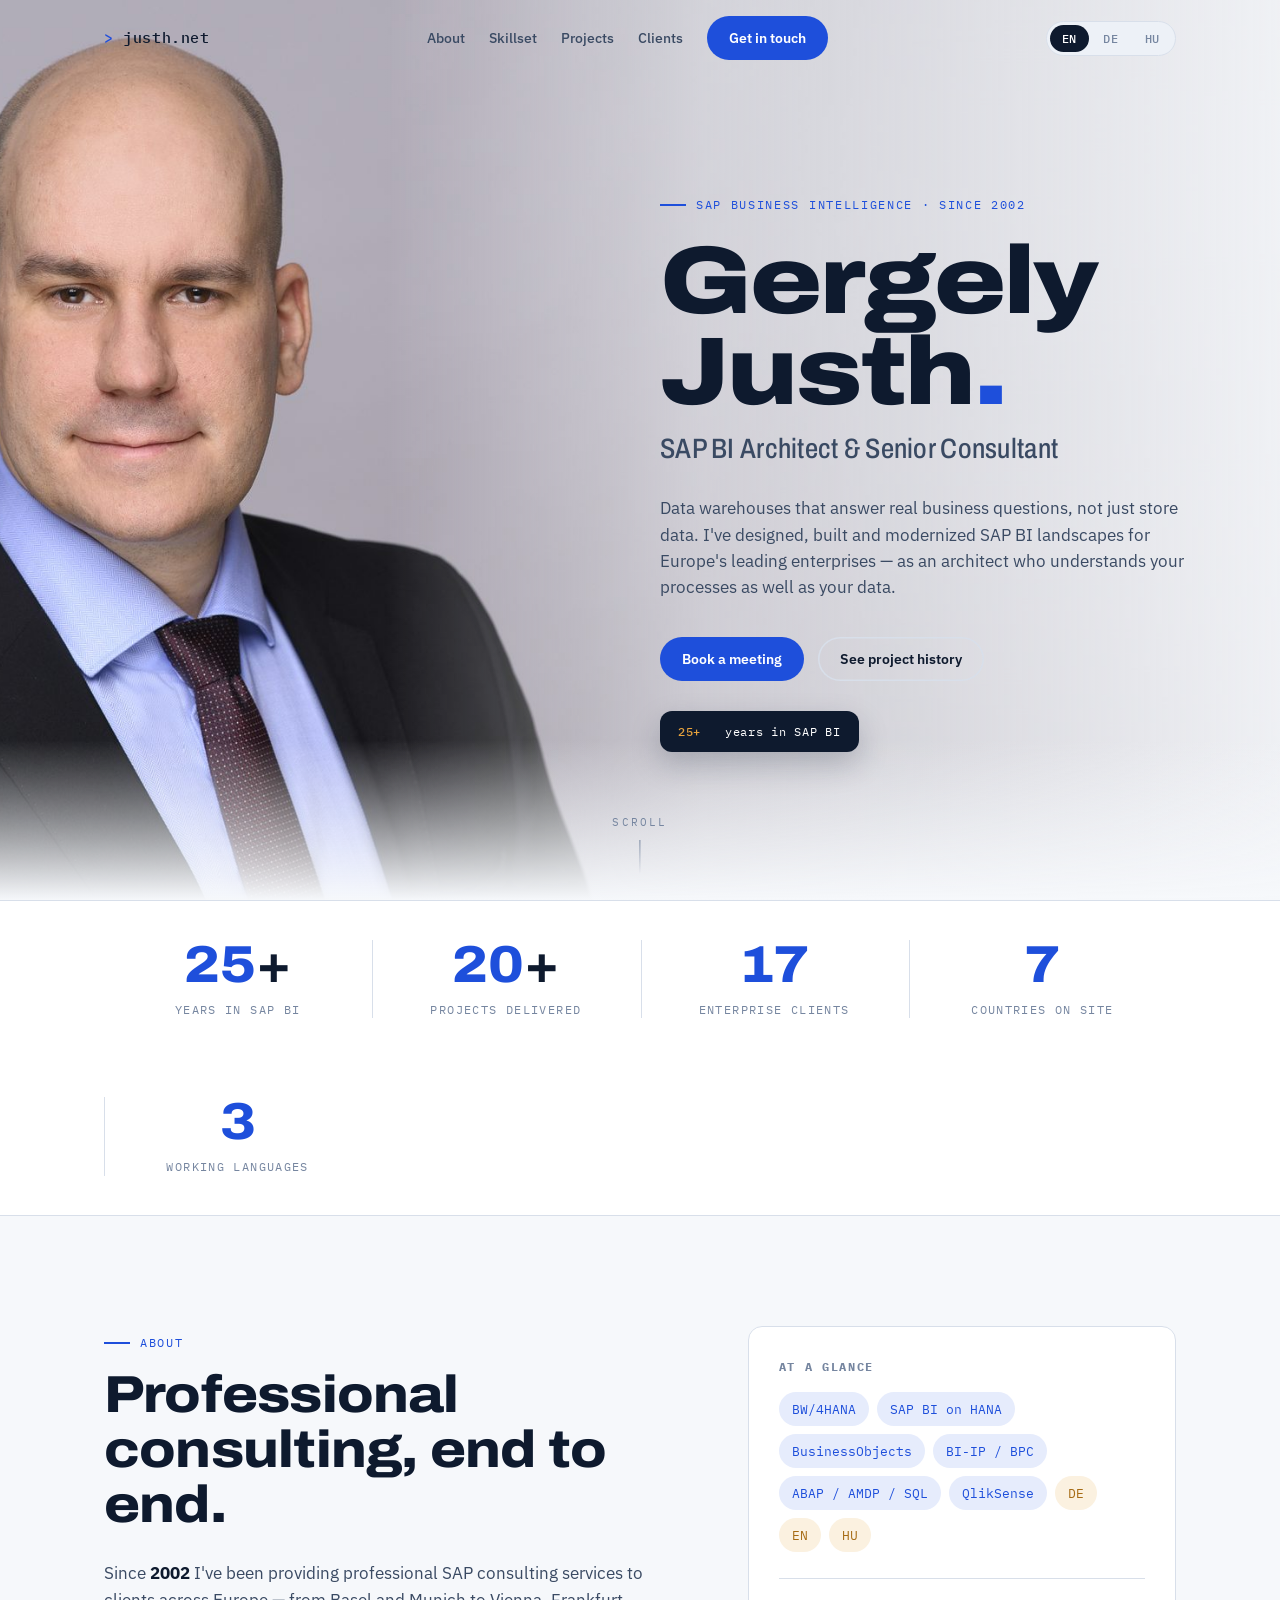
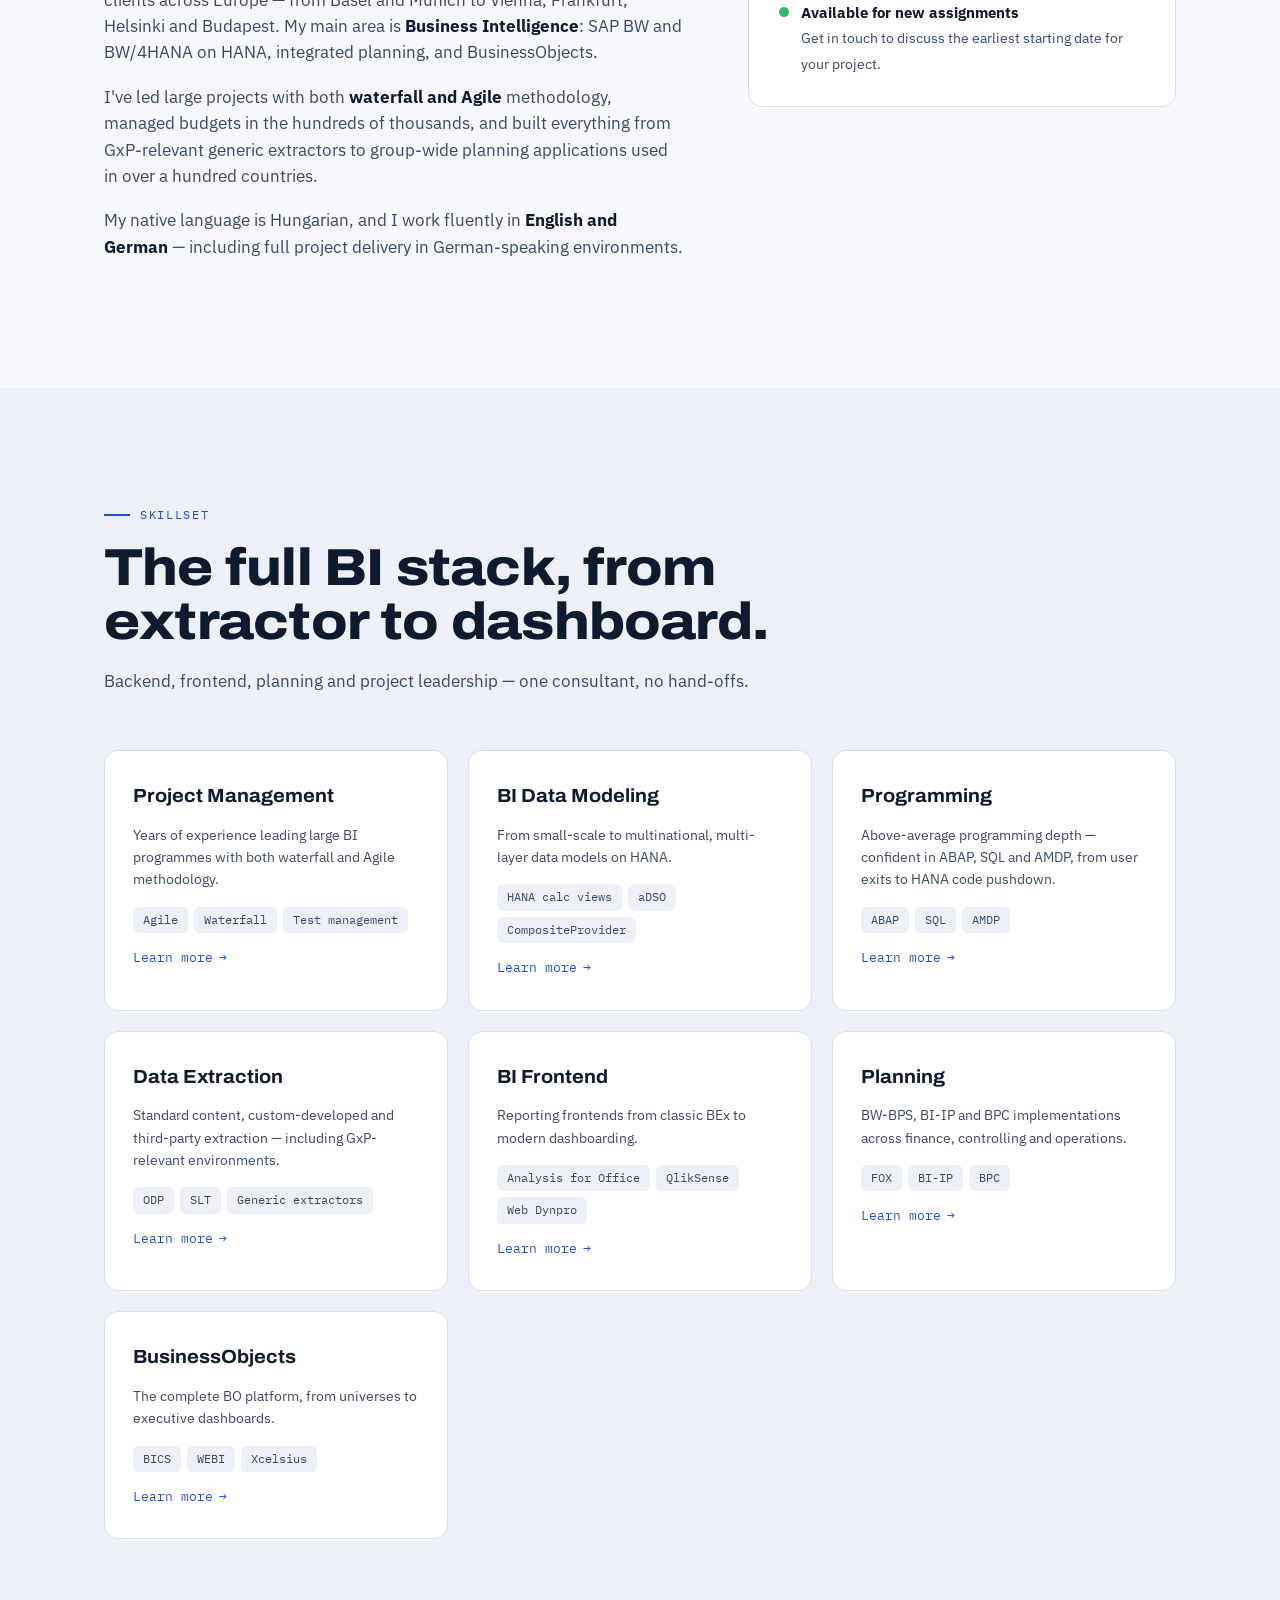
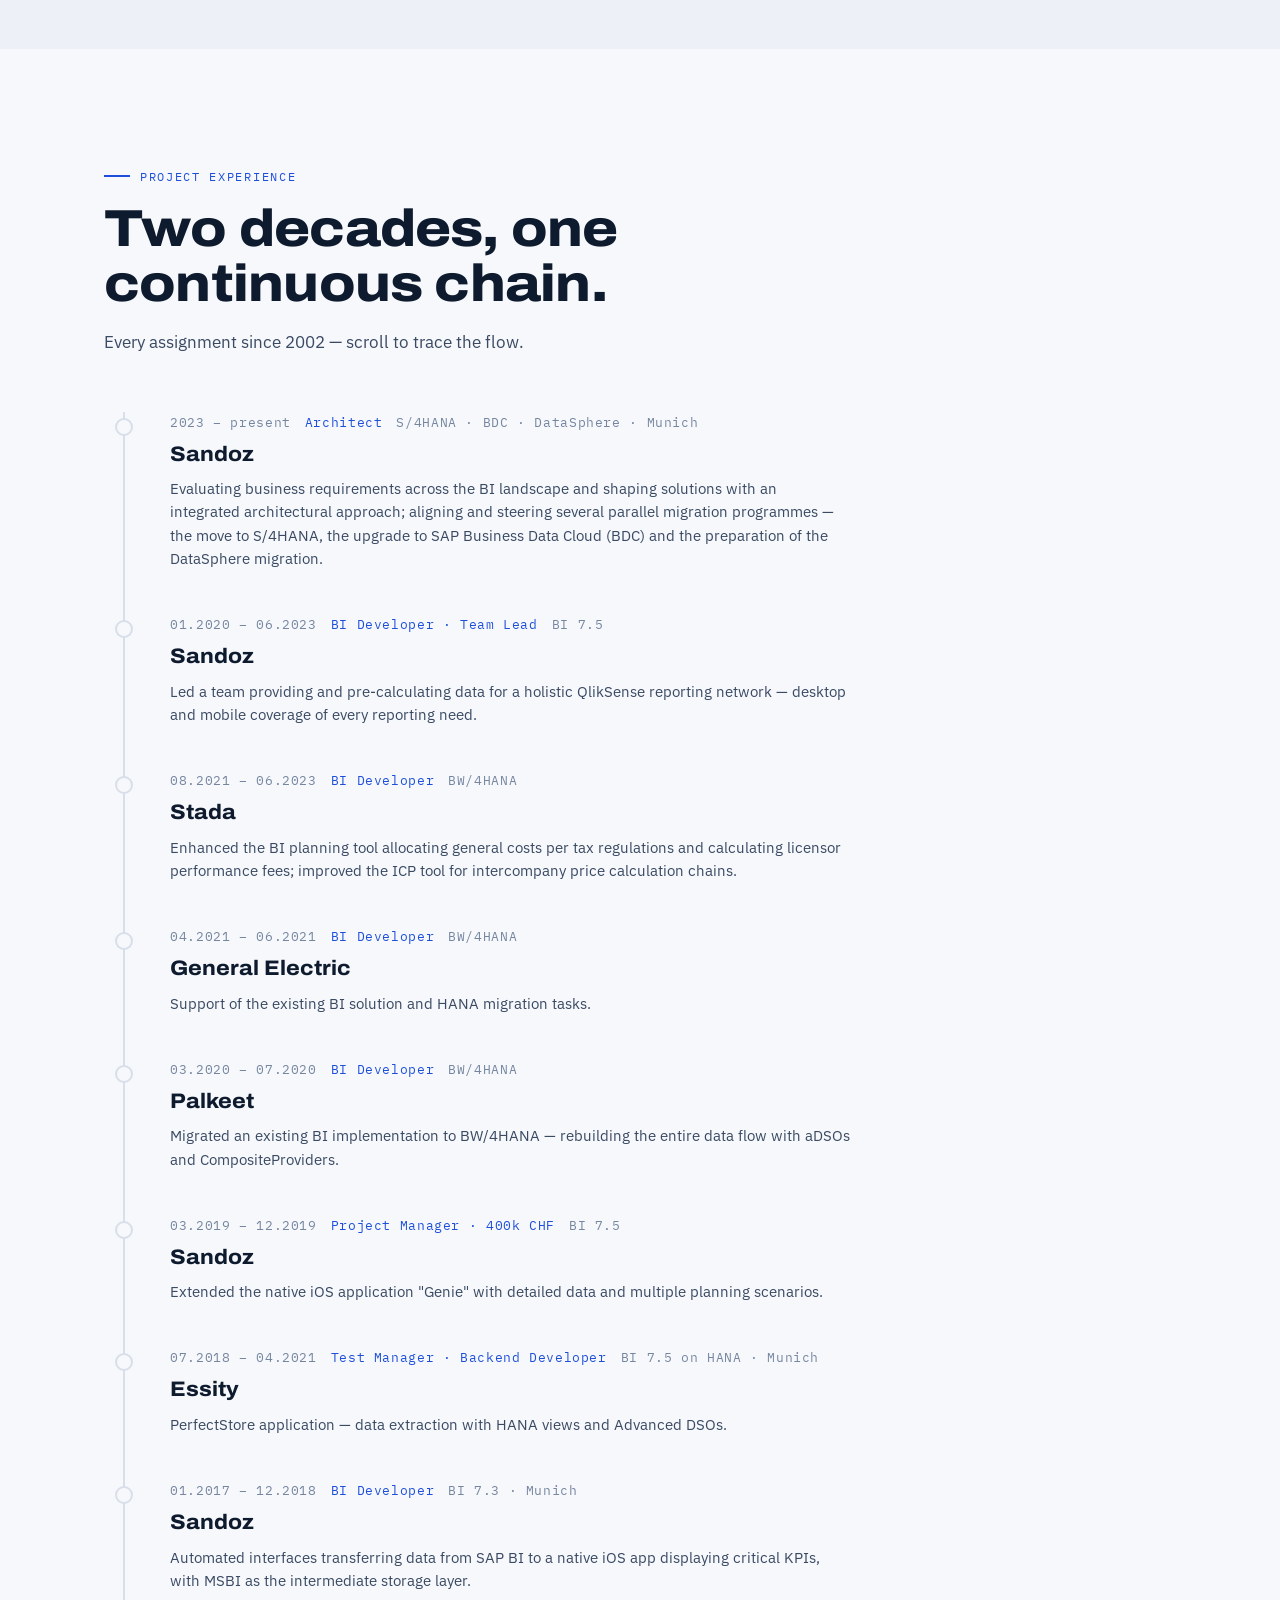
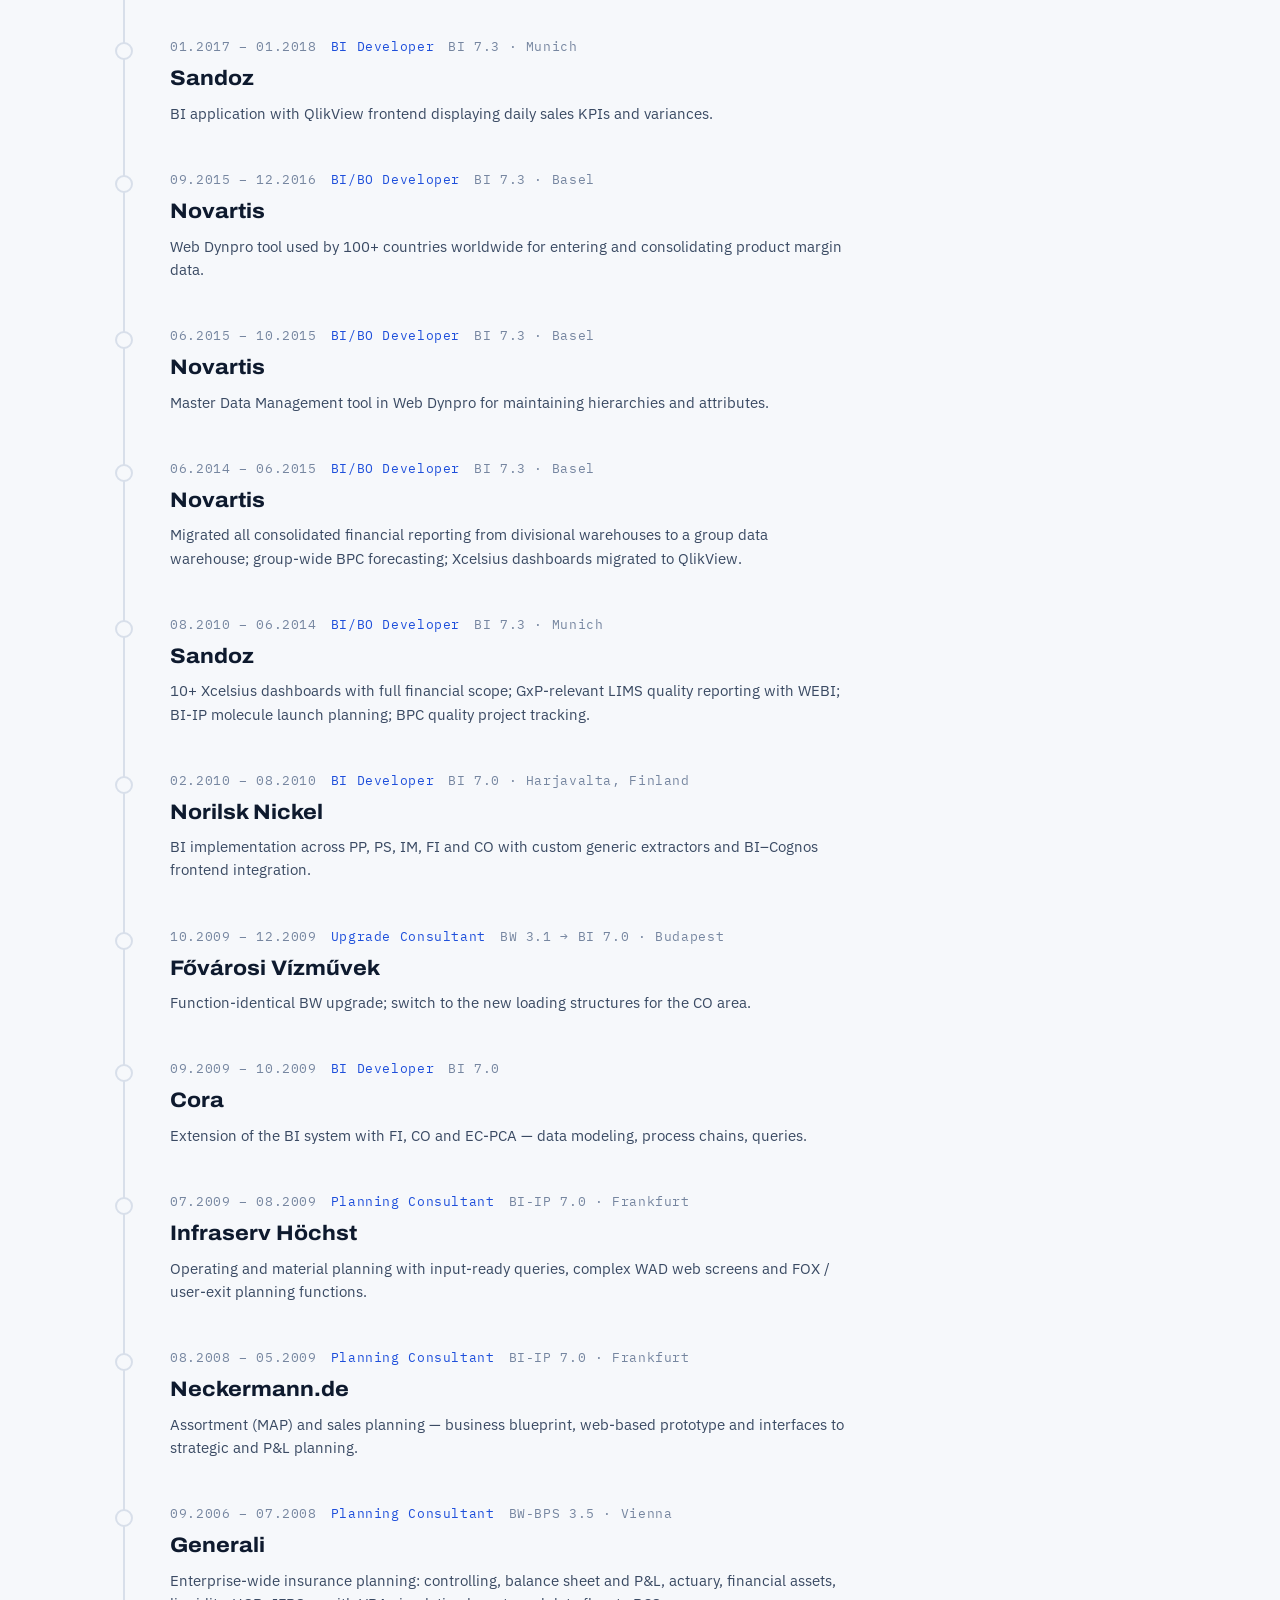
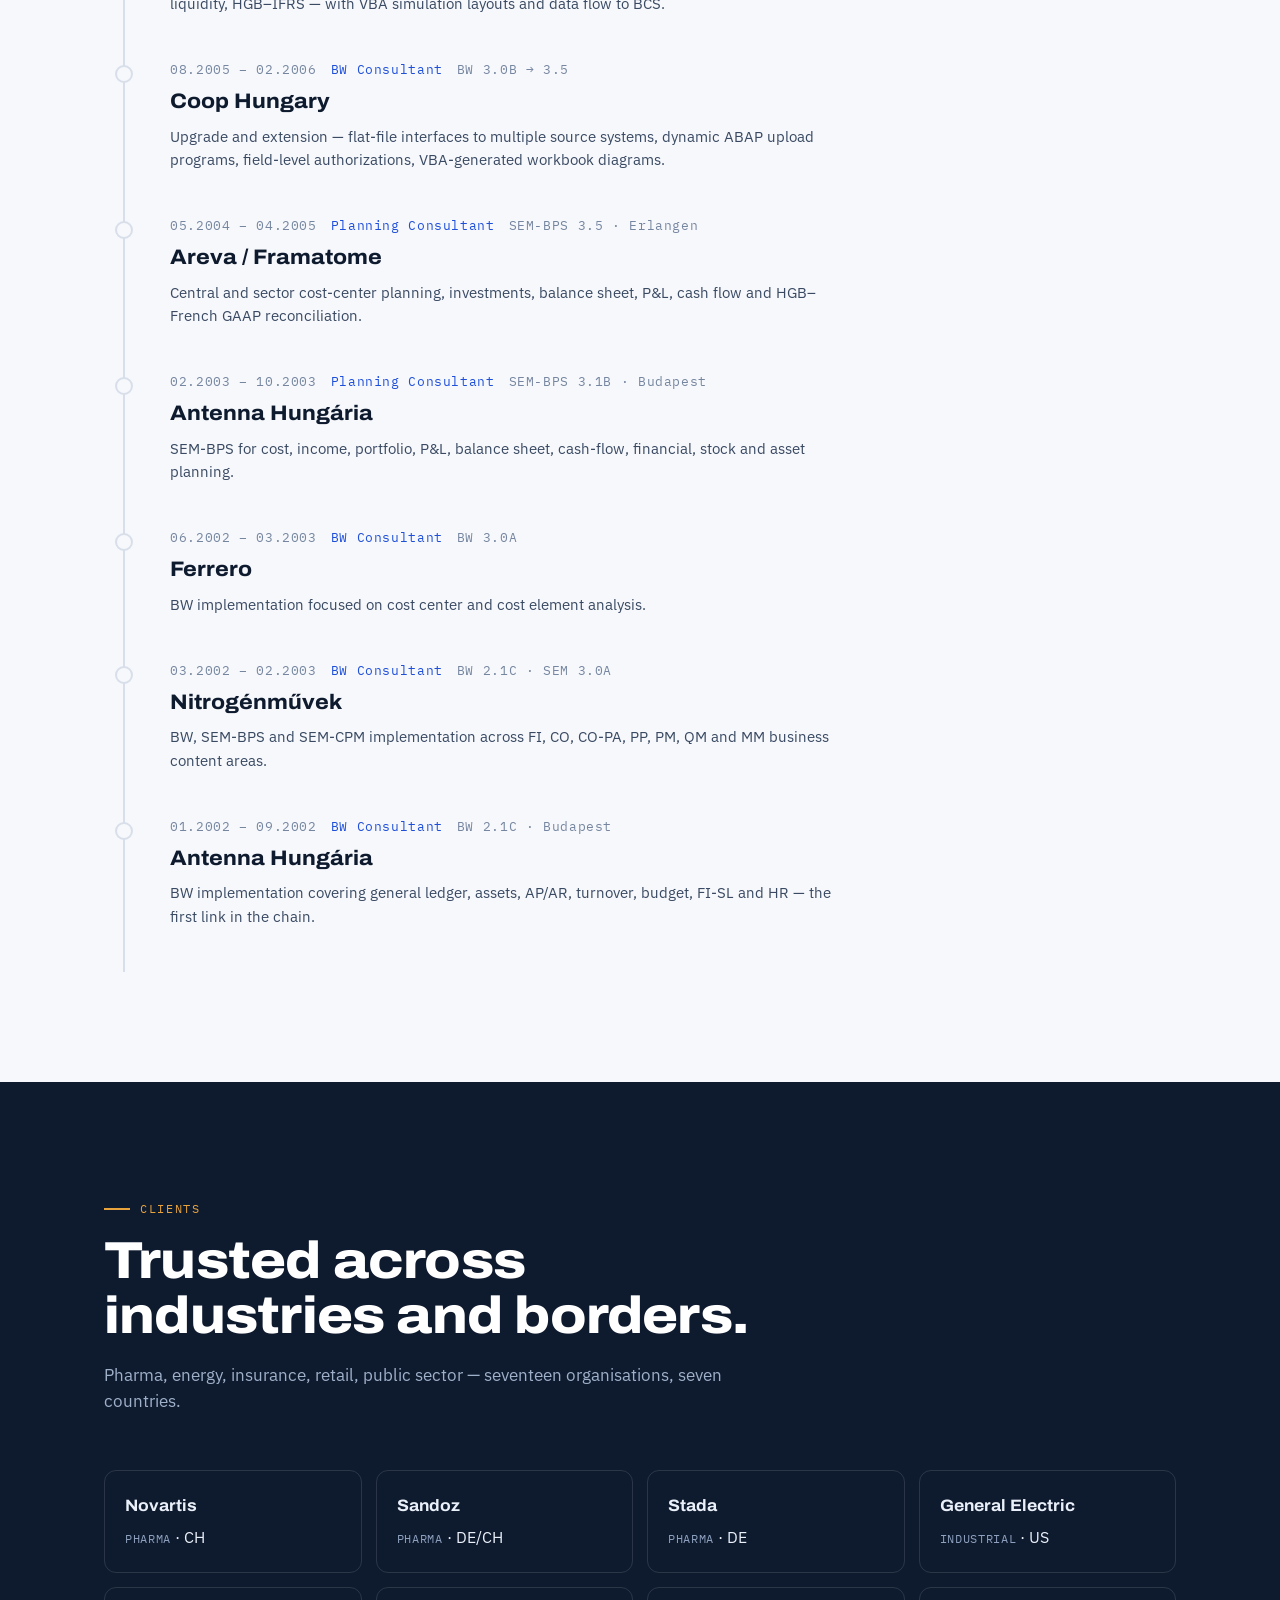
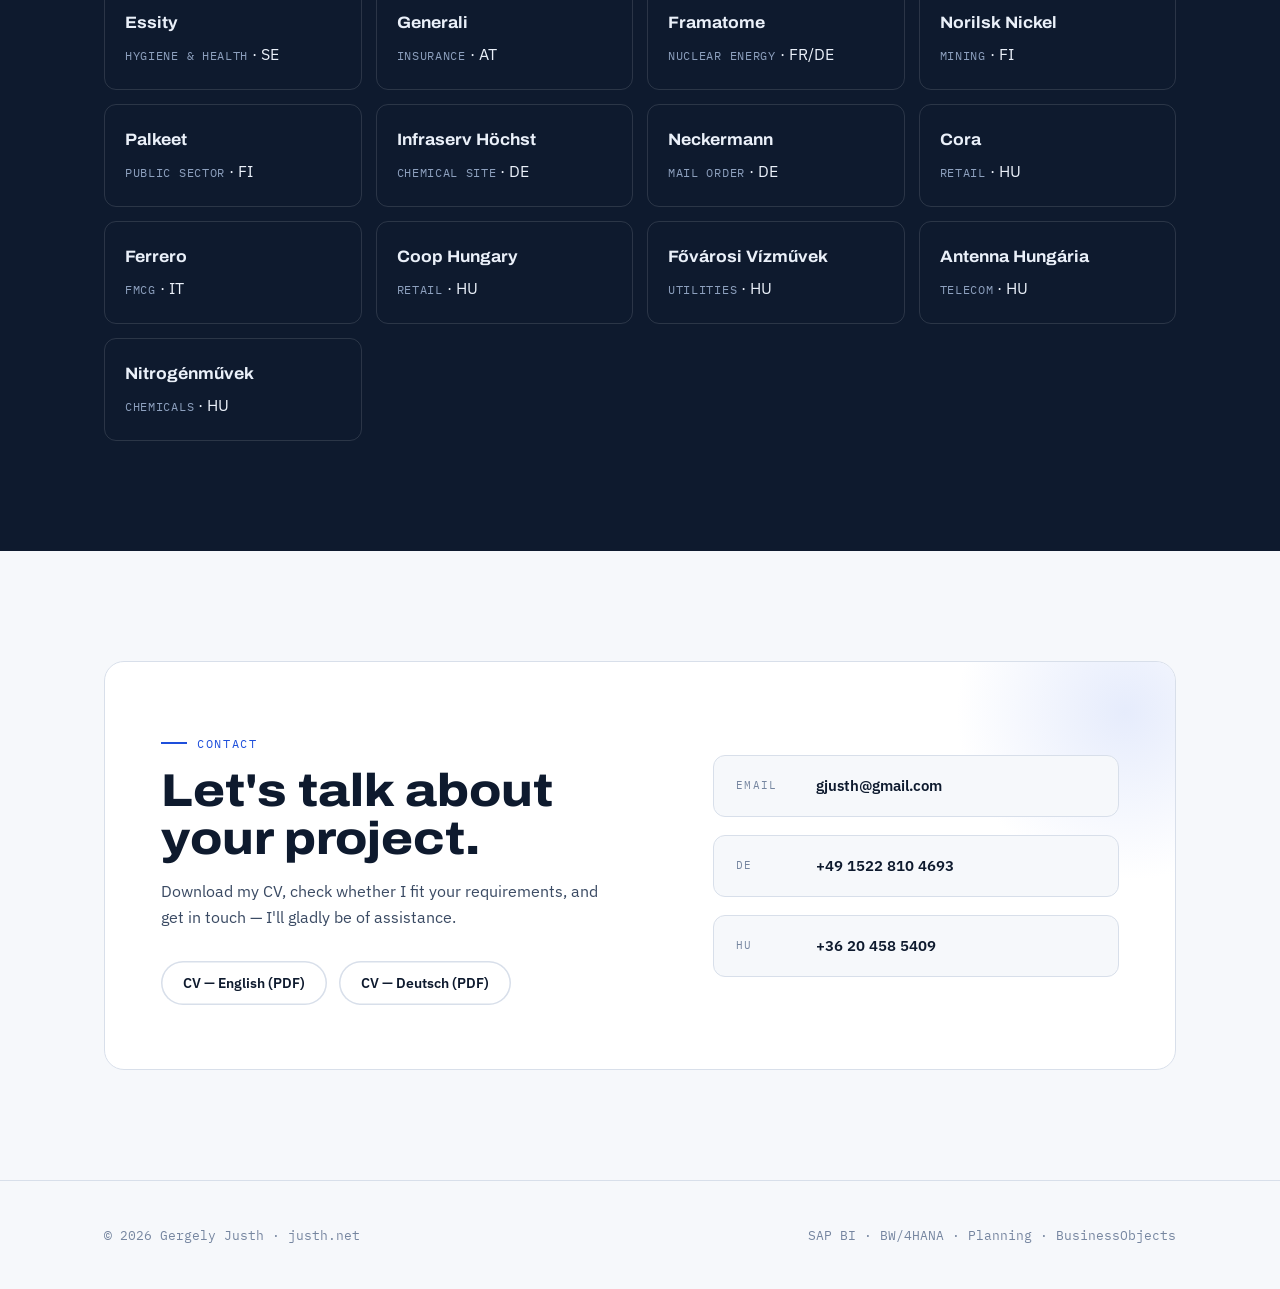
==== commit 1edf00d5: "Add files via upload" ====
--- a/index.html
+++ b/index.html
@@ -40,9 +40,9 @@
       <h1>Gergely<br>Justh<span class="accent">.</span></h1>
       <div class="hero-role" data-i18n="hero.role">SAP BI Architect &amp; Senior Consultant</div>
       <p class="hero-lede" data-i18n="hero.lede">
-        From elaborate business plans to fast, on-budget, future-proof implementations —
-        handed over so your operations team can run them seamlessly from day one.
-        Deep understanding of business processes, real solutions, true results.
+        Data warehouses that answer real business questions, not just store data.
+        I've designed, built and modernized SAP BI landscapes for Europe's leading
+        enterprises — as an architect who understands your processes as well as your data.
       </p>
       <div class="hero-ctas">
         <a class="btn" href="mailto:gjusth@gmail.com" data-i18n="hero.cta1">Book a meeting</a>
@@ -57,6 +57,7 @@
 <div class="stats">
   <div class="wrap">
     <div class="stat reveal"><div class="num"><em data-count="25">0</em>+</div><div class="lbl" data-i18n="stat.years">Years in SAP BI</div></div>
+    <div class="stat reveal d1"><div class="num"><em data-count="20">0</em>+</div><div class="lbl" data-i18n="stat.projects">Projects delivered</div></div>
     <div class="stat reveal d1"><div class="num"><em data-count="17">0</em></div><div class="lbl" data-i18n="stat.clients">Enterprise clients</div></div>
     <div class="stat reveal d2"><div class="num"><em data-count="7">0</em></div><div class="lbl" data-i18n="stat.countries">Countries on site</div></div>
     <div class="stat reveal d3"><div class="num"><em data-count="3">0</em></div><div class="lbl" data-i18n="stat.langs">Working languages</div></div>
@@ -91,7 +92,7 @@
       <div class="chips">
         <span class="chip">BW/4HANA</span><span class="chip">SAP BI on HANA</span>
         <span class="chip">BusinessObjects</span><span class="chip">BI-IP / BPC</span>
-        <span class="chip">ABAP</span><span class="chip">QlikSense</span>
+        <span class="chip">ABAP / AMDP / SQL</span><span class="chip">QlikSense</span>
         <span class="chip warm">DE</span><span class="chip warm">EN</span><span class="chip warm">HU</span>
       </div>
       <div class="avail">
@@ -125,7 +126,13 @@
         <div class="tags"><span>HANA calc views</span><span>aDSO</span><span>CompositeProvider</span></div>
         <span class="more" data-i18n="skill.more">Learn more</span>
       </a>
-      <a class="skill reveal d2" href="skill-extraction.html">
+      <a class="skill reveal d2" href="skill-programming.html">
+        <h3 data-i18n="skill.prog.t">Programming</h3>
+        <p data-i18n="skill.prog.d">Above-average programming depth — confident in ABAP, SQL and AMDP, from user exits to HANA code pushdown.</p>
+        <div class="tags"><span>ABAP</span><span>SQL</span><span>AMDP</span></div>
+        <span class="more" data-i18n="skill.more">Learn more</span>
+      </a>
+      <a class="skill reveal" href="skill-extraction.html">
         <h3 data-i18n="skill.ex.t">Data Extraction</h3>
         <p data-i18n="skill.ex.d">Standard content, custom-developed and third-party extraction — including GxP-relevant environments.</p>
         <div class="tags"><span>ODP</span><span>SLT</span><span>Generic extractors</span></div>
@@ -164,6 +171,10 @@
       <div class="tl-rail"></div>
       <div class="tl-rail-fill" id="railFill"></div>
 
+      <div class="tl-item"><div class="tl-node"></div>
+        <div class="tl-meta"><span data-i18n="p0.date">2023 – present</span><span class="role" data-i18n="role.architect">Architect</span><span>S/4HANA · BDC · DataSphere · Munich</span></div>
+        <h3>Sandoz</h3><p data-i18n="p0">Evaluating business requirements across the BI landscape and shaping solutions with an integrated architectural approach; aligning and steering several parallel migration programmes — the move to S/4HANA, the upgrade to SAP Business Data Cloud (BDC) and the preparation of the DataSphere migration.</p>
+      </div>
       <div class="tl-item"><div class="tl-node"></div>
         <div class="tl-meta"><span>01.2020 – 06.2023</span><span class="role" data-i18n="role.teamlead">BI Developer · Team Lead</span><span>BI 7.5</span></div>
         <h3>Sandoz</h3><p data-i18n="p1">Led a team providing and pre-calculating data for a holistic QlikSense reporting network — desktop and mobile coverage of every reporting need.</p>
@@ -336,9 +347,9 @@
   "nav.about":"Über mich","nav.skills":"Kompetenzen","nav.projects":"Projekte","nav.clients":"Referenzen","nav.cta":"Kontakt aufnehmen",
   "hero.eyebrow":"SAP Business Intelligence · seit 2002",
   "hero.role":"SAP-BI-Architekt &amp; Senior Consultant",
-  "hero.lede":"Von durchdachten Fachkonzepten zu schnellen, budgettreuen und zukunftssicheren Implementierungen – so übergeben, dass Ihr Betriebsteam die Lösung vom ersten Tag an reibungslos weiterführen kann. Tiefes Verständnis der Geschäftsprozesse, echte Lösungen, messbare Ergebnisse.",
+  "hero.lede":"Data Warehouses, die echte Geschäftsfragen beantworten – nicht nur Daten speichern. Ich habe SAP-BI-Landschaften für führende europäische Unternehmen konzipiert, aufgebaut und modernisiert – als Architekt, der Ihre Prozesse genauso gut versteht wie Ihre Daten.",
   "hero.cta1":"Termin vereinbaren","hero.cta2":"Projekthistorie ansehen","hero.badge":"Jahre SAP BI",
-  "stat.years":"Jahre SAP BI","stat.clients":"Großkunden","stat.countries":"Länder vor Ort","stat.langs":"Arbeitssprachen",
+  "stat.years":"Jahre SAP BI","stat.projects":"Gelieferte Projekte","stat.clients":"Großkunden","stat.countries":"Länder vor Ort","stat.langs":"Arbeitssprachen",
   "about.eyebrow":"Über mich","about.h2":"Professionelle Beratung, von Anfang bis Ende.",
   "about.p1":"Seit <strong>2002</strong> berate ich Kunden in ganz Europa – von Basel und München über Wien und Frankfurt bis Helsinki und Budapest. Mein Schwerpunkt ist <strong>Business Intelligence</strong>: SAP BW und BW/4HANA auf HANA, integrierte Planung und BusinessObjects.",
   "about.p2":"Ich habe große Projekte sowohl nach <strong>Wasserfall- als auch nach agiler</strong> Methodik geleitet, Budgets im sechsstelligen Bereich verantwortet und alles gebaut – von GxP-relevanten generischen Extraktoren bis zu konzernweiten Planungsanwendungen, die in über hundert Ländern im Einsatz sind.",
@@ -350,12 +361,14 @@
   "skill.more":"Mehr erfahren",
   "skill.pm.t":"Projektleitung","skill.pm.d":"Langjährige Erfahrung in der Leitung großer BI-Programme nach Wasserfall- und agiler Methodik.",
   "skill.dm.t":"BI-Datenmodellierung","skill.dm.d":"Von kleinen Lösungen bis zu multinationalen, mehrschichtigen Datenmodellen auf HANA.",
+  "skill.prog.t":"Programmierung","skill.prog.d":"Überdurchschnittliche Programmiertiefe – sicher in ABAP, SQL und AMDP, von User Exits bis zum HANA Code Pushdown.",
   "skill.ex.t":"Datenextraktion","skill.ex.d":"Standard-Content, Eigenentwicklungen und Drittanbieter-Extraktion – auch im GxP-relevanten Umfeld.",
   "skill.fe.t":"BI-Frontend","skill.fe.d":"Reporting-Frontends vom klassischen BEx bis zum modernen Dashboarding.",
   "skill.pl.t":"Planung","skill.pl.d":"BW-BPS-, BI-IP- und BPC-Implementierungen in Finanzen, Controlling und Operations.",
   "skill.bo.t":"BusinessObjects","skill.bo.d":"Die komplette BO-Plattform, vom Universe bis zum Management-Dashboard.",
   "projects.eyebrow":"Projekterfahrung","projects.h2":"Zwei Jahrzehnte, eine durchgehende Kette.",
   "projects.sub":"Alle Einsätze seit 2002 – scrollen Sie entlang des Datenflusses.",
+  "p0.date":"2023 – heute","role.architect":"Architekt","p0":"Bewertung der fachlichen Anforderungen über die gesamte BI-Landschaft und Gestaltung von Lösungen mit einem integrierten Architekturansatz; Abstimmung und Steuerung mehrerer paralleler Migrationsprojekte – der Umstieg auf S/4HANA, das Upgrade auf SAP Business Data Cloud (BDC) und die Vorbereitung der DataSphere-Migration.",
   "role.bidev":"BI-Entwickler","role.teamlead":"BI-Entwickler · Teamleiter","role.pm":"Projektleiter · 400k CHF",
   "role.testmgr":"Testmanager · Backend-Entwickler","role.bibodev":"BI/BO-Entwickler","role.upgrade":"Upgrade-Berater",
   "role.plancons":"Planungsberater","role.bwcons":"BW-Berater",
@@ -396,9 +409,9 @@
   "nav.about":"Rólam","nav.skills":"Szakterületek","nav.projects":"Projektek","nav.clients":"Ügyfelek","nav.cta":"Kapcsolatfelvétel",
   "hero.eyebrow":"SAP Business Intelligence · 2002 óta",
   "hero.role":"SAP BI architekt és vezető tanácsadó",
-  "hero.lede":"Átgondolt üzleti koncepcióktól a gyors, költségkereten belüli, időtálló megvalósításig – úgy átadva, hogy az Ön üzemeltetői csapata az első naptól zökkenőmentesen vihesse tovább. Az üzleti folyamatok mély megértése, valódi megoldások, kézzelfogható eredmények.",
+  "hero.lede":"Adattárházak, amelyek valódi üzleti kérdésekre válaszolnak – nem csak adatot tárolnak. Vezető európai vállalatoknak terveztem, építettem és modernizáltam SAP BI-környezeteket – olyan architektként, aki a folyamatait ugyanolyan jól érti, mint az adatait.",
   "hero.cta1":"Egyeztessünk időpontot","hero.cta2":"Projekttörténet","hero.badge":"év SAP BI tapasztalat",
-  "stat.years":"Év SAP BI","stat.clients":"Nagyvállalati ügyfél","stat.countries":"Ország, helyszínen","stat.langs":"Munkanyelv",
+  "stat.years":"Év SAP BI","stat.projects":"Leszállított projekt","stat.clients":"Nagyvállalati ügyfél","stat.countries":"Ország, helyszínen","stat.langs":"Munkanyelv",
   "about.eyebrow":"Rólam","about.h2":"Professzionális tanácsadás, az elejétől a végéig.",
   "about.p1":"<strong>2002</strong> óta nyújtok professzionális SAP-tanácsadást ügyfeleknek Európa-szerte – Bázeltől és Münchentől Bécsen és Frankfurton át Helsinkiig és Budapestig. Fő területem a <strong>Business Intelligence</strong>: SAP BW és BW/4HANA HANA-alapon, integrált tervezés és BusinessObjects.",
   "about.p2":"Nagy projekteket vezettem <strong>vízesés és agilis</strong> módszertannal egyaránt, több százezres nagyságrendű költségvetésekért feleltem, és mindent építettem már – GxP-releváns generikus extraktoroktól a több mint száz országban használt, csoportszintű tervezőalkalmazásokig.",
@@ -410,12 +423,14 @@
   "skill.more":"Részletek",
   "skill.pm.t":"Projektvezetés","skill.pm.d":"Sokéves tapasztalat nagy BI-programok vezetésében, vízesés és agilis módszertannal egyaránt.",
   "skill.dm.t":"BI-adatmodellezés","skill.dm.d":"A kisebb megoldásoktól a multinacionális, többrétegű HANA-adatmodellekig.",
+  "skill.prog.t":"Programozás","skill.prog.d":"Átlagon felüli programozási mélység – magabiztosan ABAP-ban, SQL-ben és AMDP-ben, a user exitektől a HANA code pushdownig.",
   "skill.ex.t":"Adatkinyerés","skill.ex.d":"Standard tartalom, egyedi fejlesztésű és harmadik féltől származó extrakció – GxP-releváns környezetben is.",
   "skill.fe.t":"BI-frontend","skill.fe.d":"Riporting-frontendek a klasszikus BEx-től a modern dashboardokig.",
   "skill.pl.t":"Tervezés","skill.pl.d":"BW-BPS-, BI-IP- és BPC-implementációk a pénzügy, a kontrolling és az operáció területén.",
   "skill.bo.t":"BusinessObjects","skill.bo.d":"A teljes BO-platform, a universe-től a vezetői dashboardokig.",
   "projects.eyebrow":"Projekttapasztalat","projects.h2":"Két évtized, egyetlen összefüggő lánc.",
   "projects.sub":"Minden megbízás 2002 óta – görgessen végig az adatfolyamon.",
+  "p0.date":"2023 – jelenleg","role.architect":"Architekt","p0":"Az üzleti követelmények átfogó értékelése a teljes BI-környezetben, és integrált architektúra-szemléletű megoldások kialakítása; több párhuzamos migrációs projekt összehangolása és irányítása – az S/4HANA-ra való átállás, a SAP Business Data Cloud (BDC) upgrade és a DataSphere-migráció előkészítése.",
   "role.bidev":"BI-fejlesztő","role.teamlead":"BI-fejlesztő · csapatvezető","role.pm":"Projektvezető · 400k CHF",
   "role.testmgr":"Tesztmenedzser · backend-fejlesztő","role.bibodev":"BI/BO-fejlesztő","role.upgrade":"Upgrade-tanácsadó",
   "role.plancons":"Tervezési tanácsadó","role.bwcons":"BW-tanácsadó",
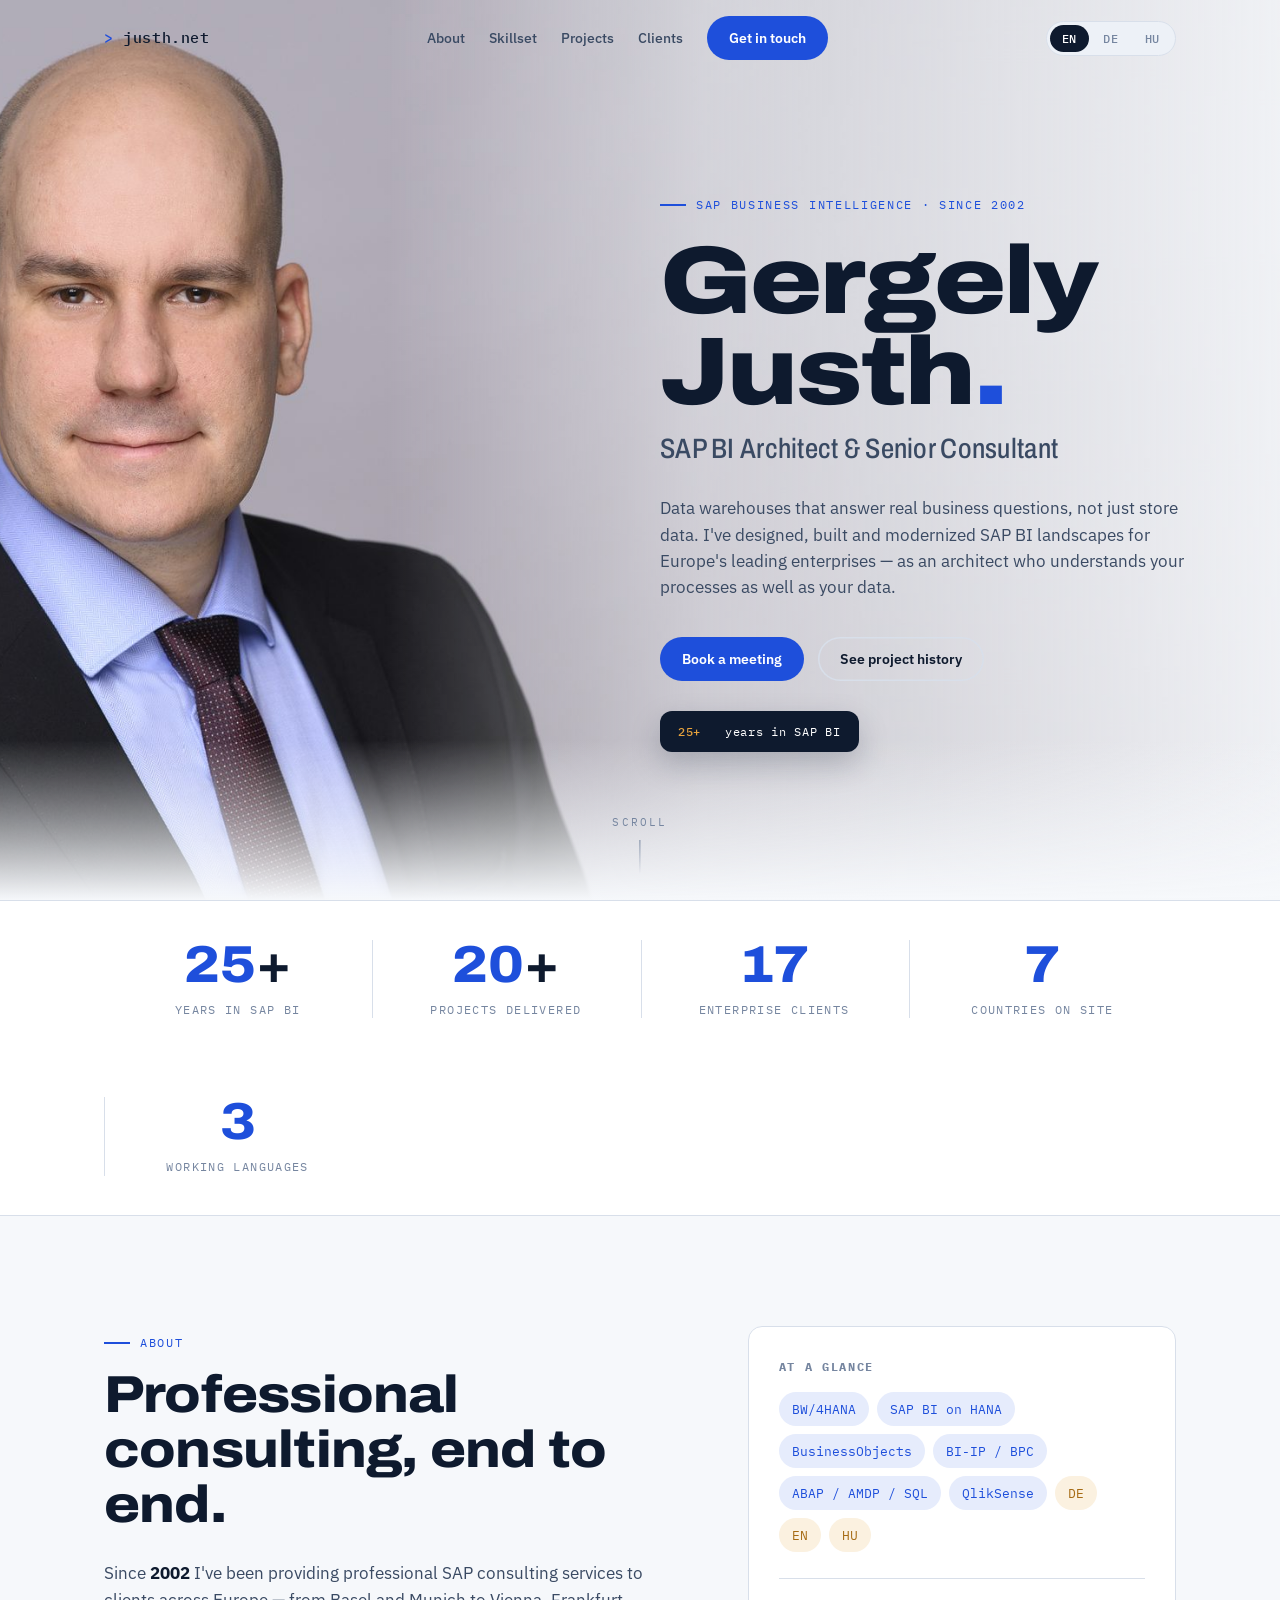
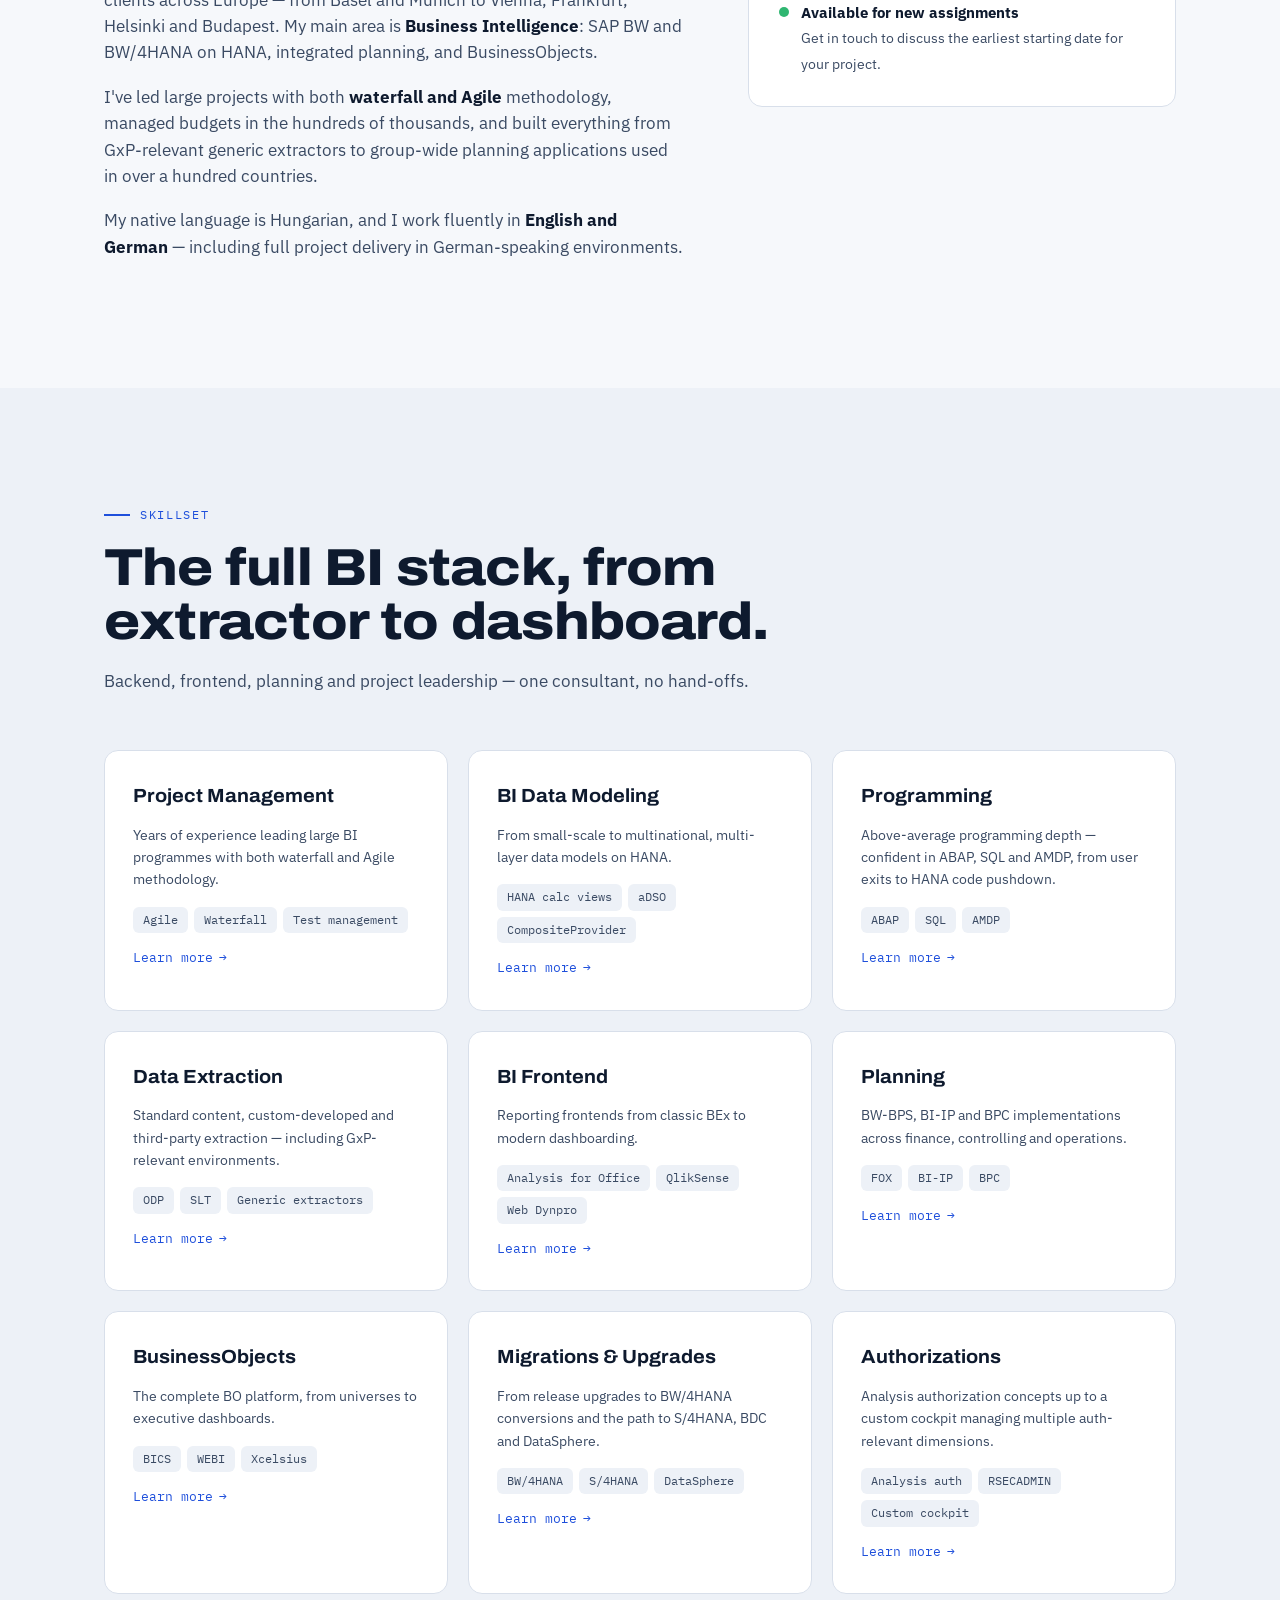
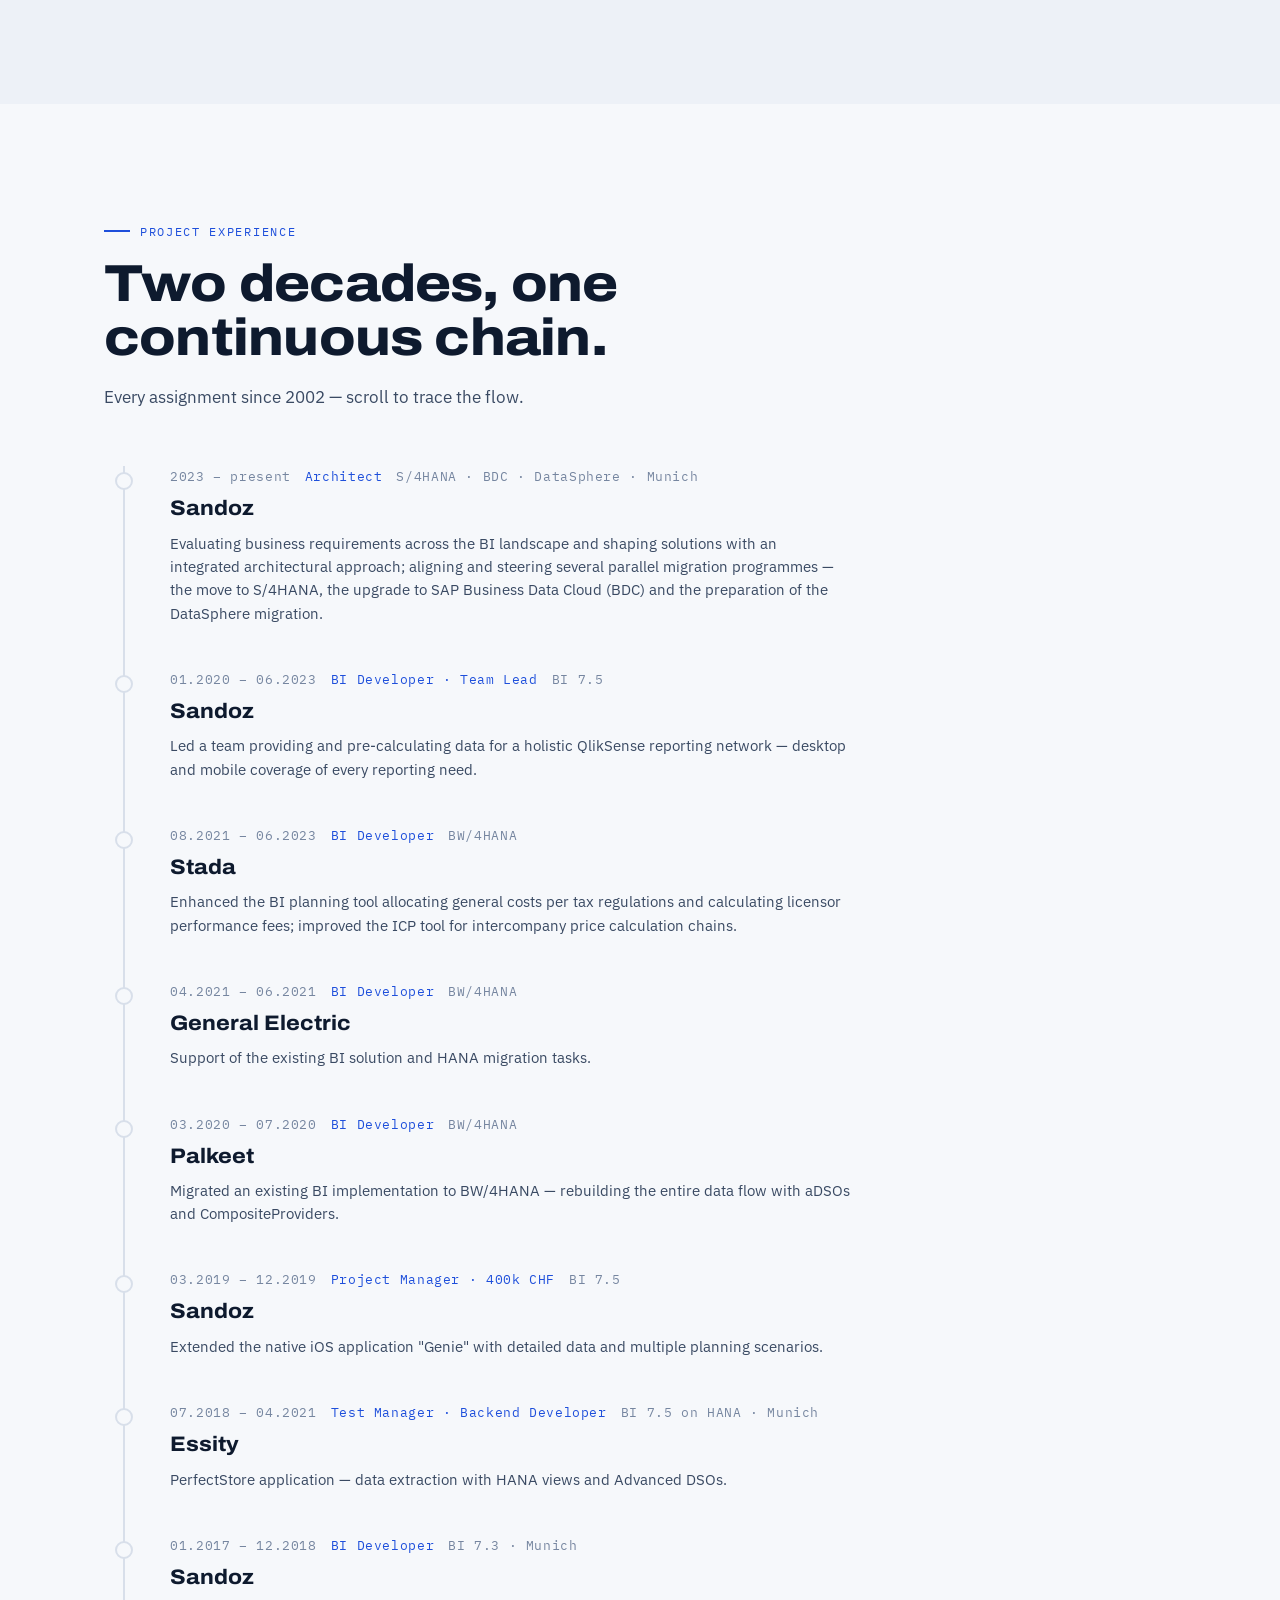
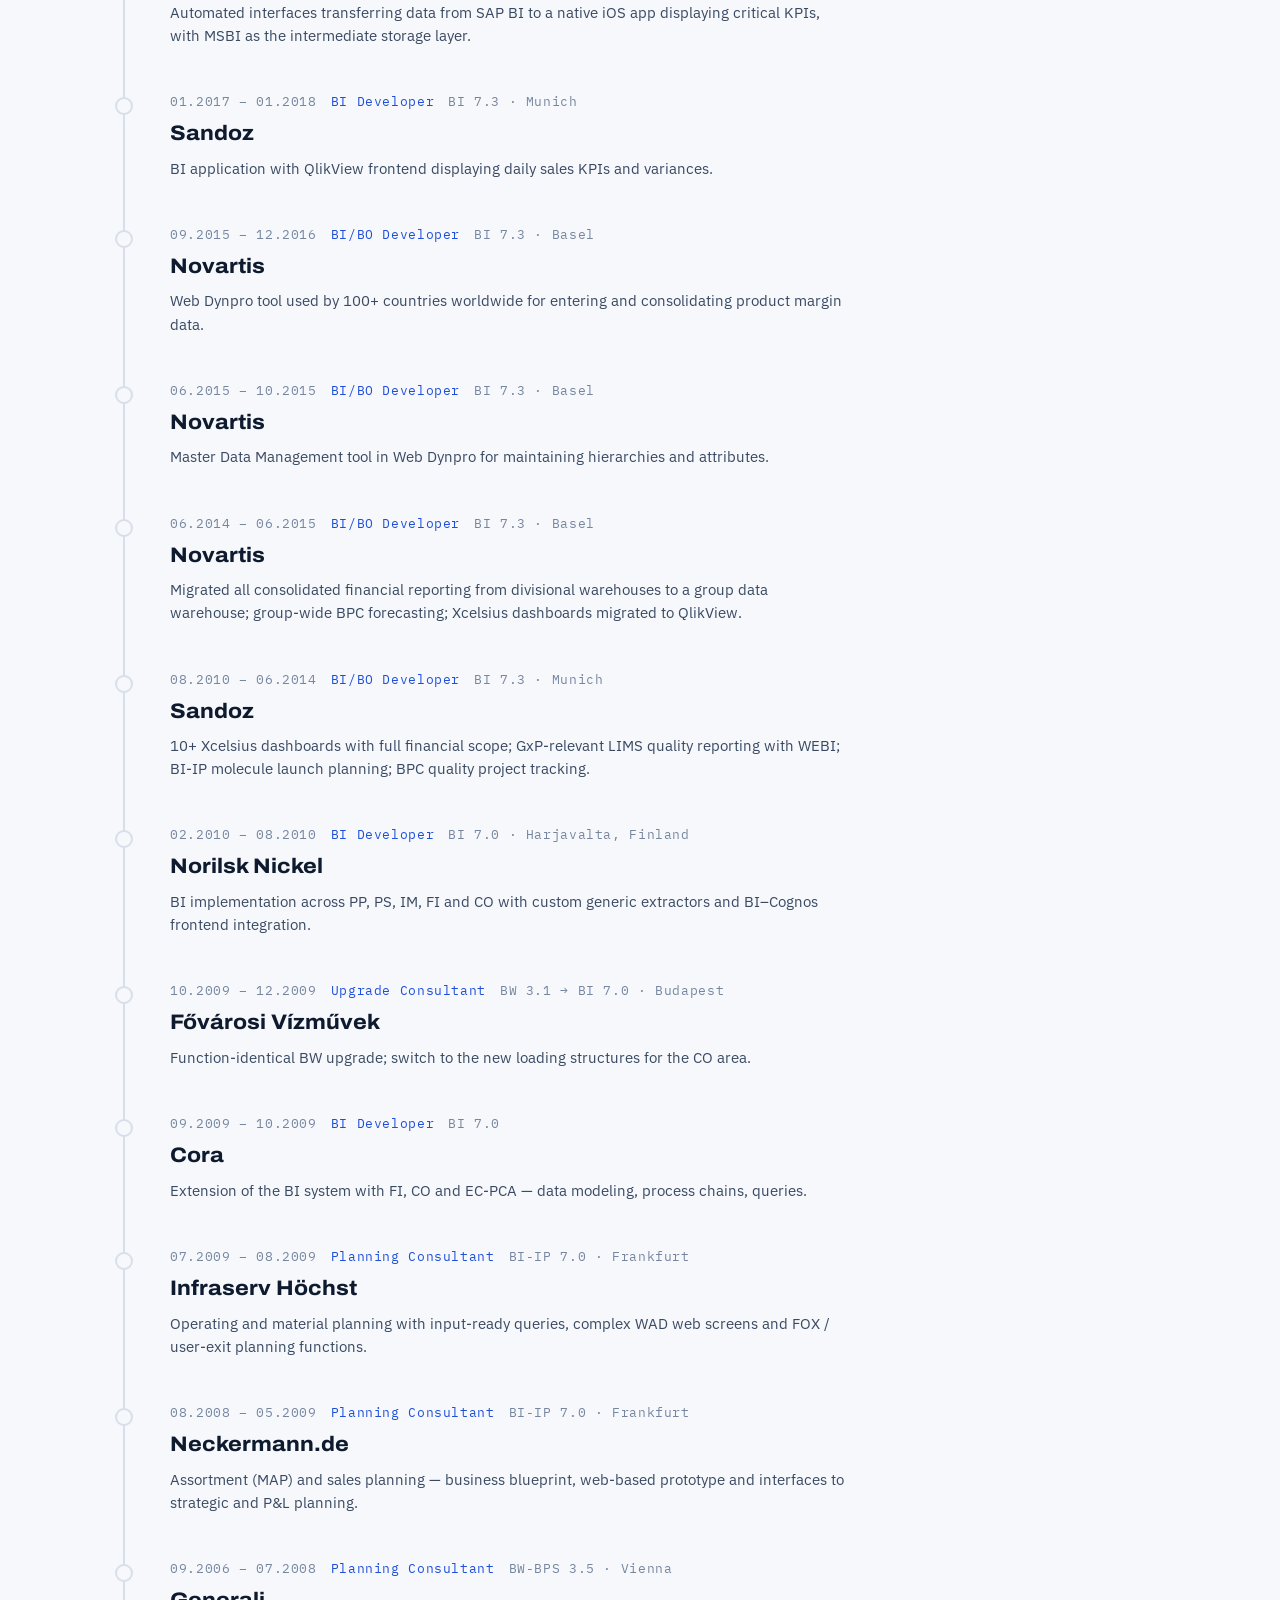
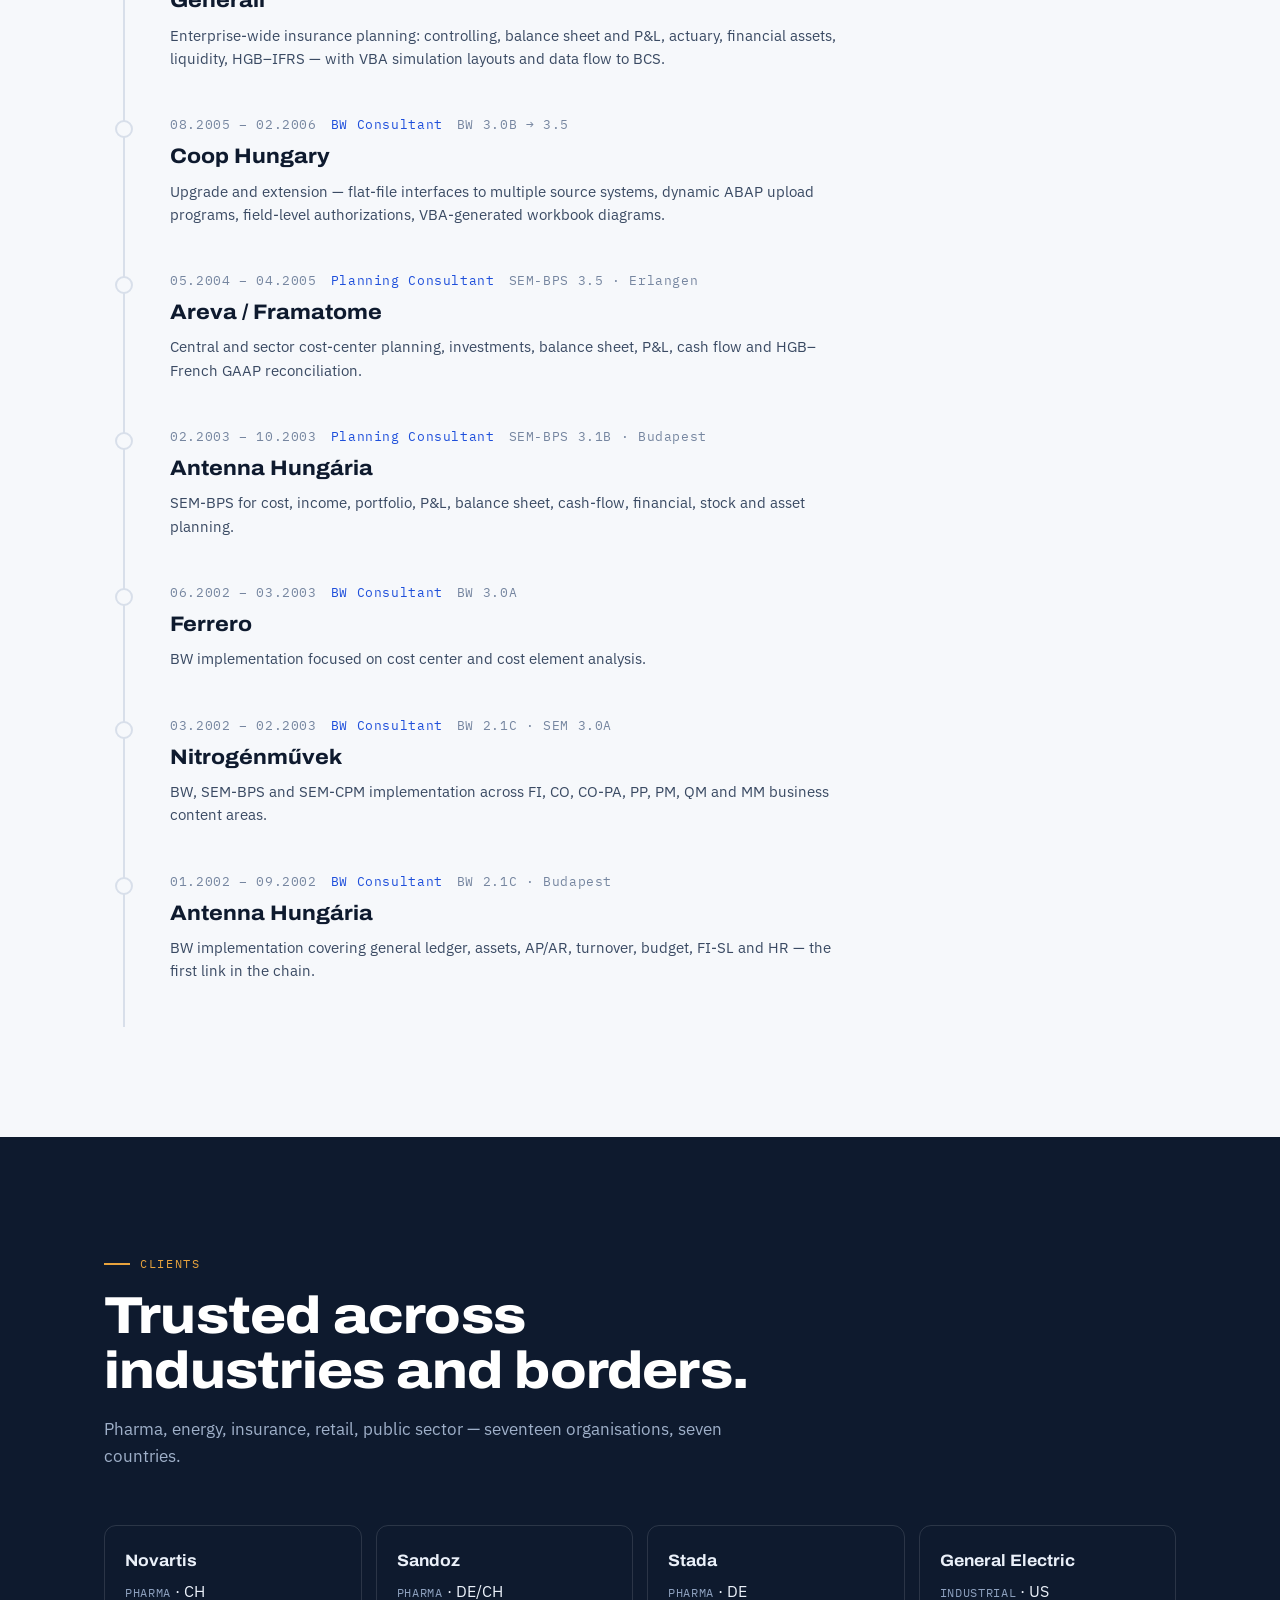
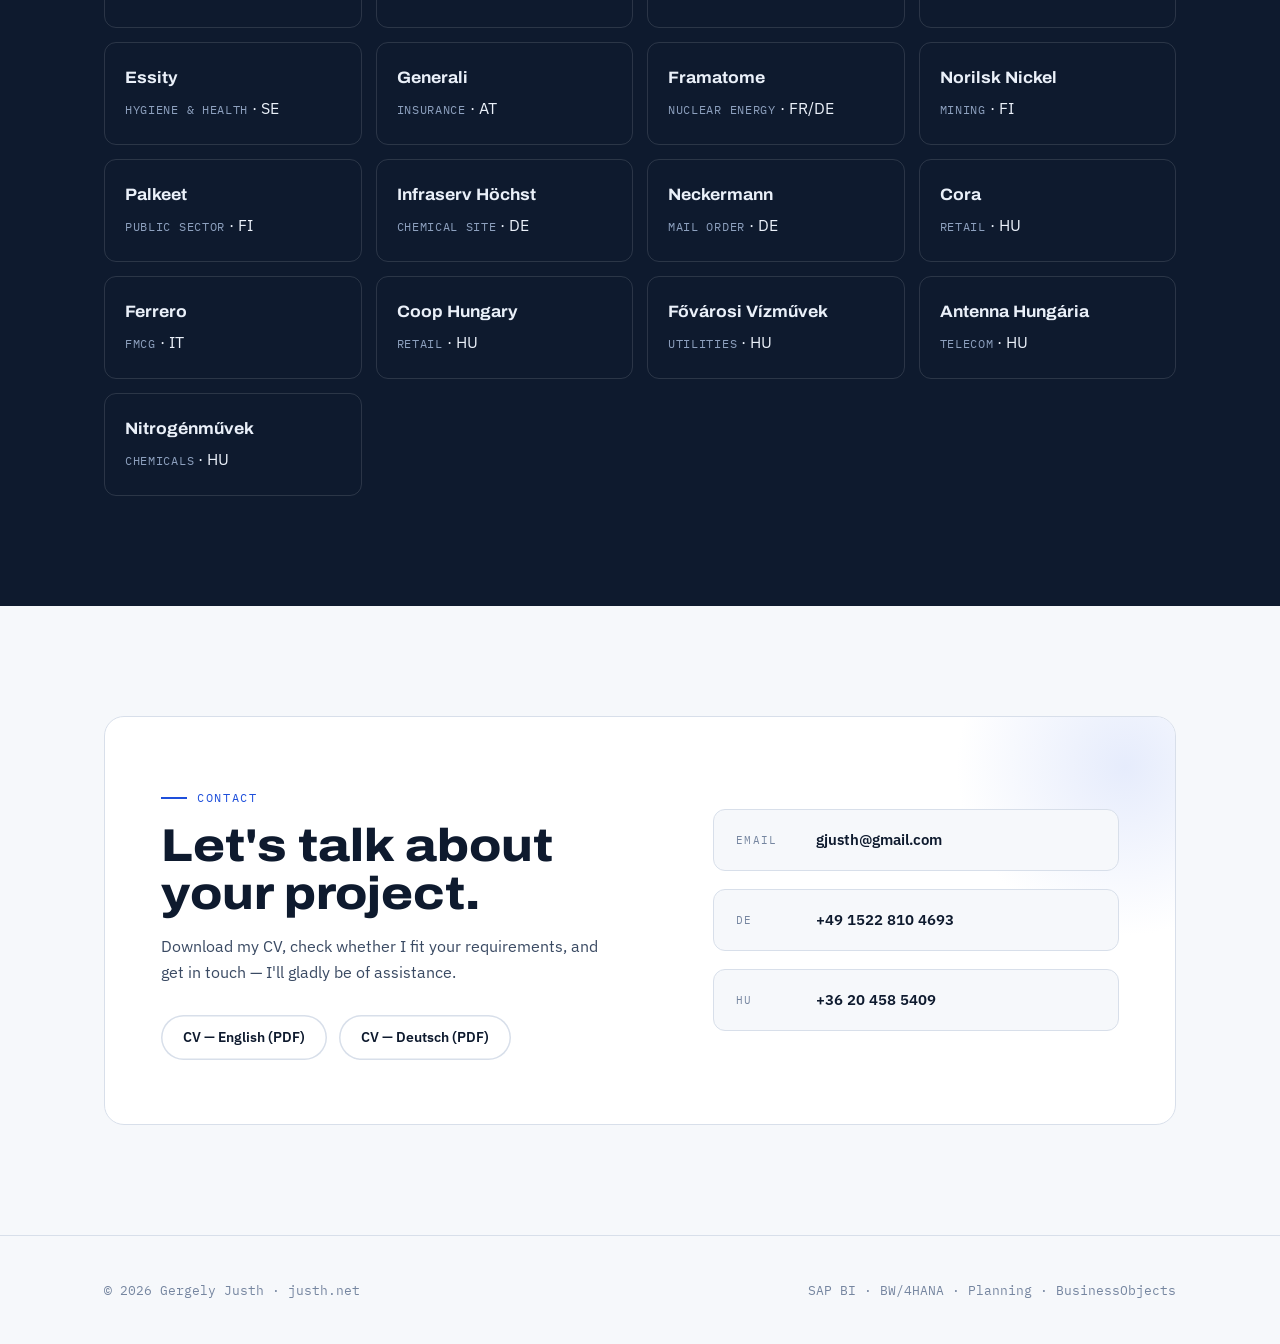
==== commit fef32e7a: "Add files via upload" ====
--- a/index.html
+++ b/index.html
@@ -154,6 +154,18 @@
         <h3 data-i18n="skill.bo.t">BusinessObjects</h3>
         <p data-i18n="skill.bo.d">The complete BO platform, from universes to executive dashboards.</p>
         <div class="tags"><span>BICS</span><span>WEBI</span><span>Xcelsius</span></div>
+        <span class="more" data-i18n="skill.more">Learn more</span>
+      </a>
+      <a class="skill reveal" href="skill-migrations.html">
+        <h3 data-i18n="skill.mig.t">Migrations &amp; Upgrades</h3>
+        <p data-i18n="skill.mig.d">From release upgrades to BW/4HANA conversions and the path to S/4HANA, BDC and DataSphere.</p>
+        <div class="tags"><span>BW/4HANA</span><span>S/4HANA</span><span>DataSphere</span></div>
+        <span class="more" data-i18n="skill.more">Learn more</span>
+      </a>
+      <a class="skill reveal d1" href="skill-authorizations.html">
+        <h3 data-i18n="skill.auth.t">Authorizations</h3>
+        <p data-i18n="skill.auth.d">Analysis authorization concepts up to a custom cockpit managing multiple auth-relevant dimensions.</p>
+        <div class="tags"><span>Analysis auth</span><span>RSECADMIN</span><span>Custom cockpit</span></div>
         <span class="more" data-i18n="skill.more">Learn more</span>
       </a>
     </div>
@@ -366,6 +378,8 @@
   "skill.fe.t":"BI-Frontend","skill.fe.d":"Reporting-Frontends vom klassischen BEx bis zum modernen Dashboarding.",
   "skill.pl.t":"Planung","skill.pl.d":"BW-BPS-, BI-IP- und BPC-Implementierungen in Finanzen, Controlling und Operations.",
   "skill.bo.t":"BusinessObjects","skill.bo.d":"Die komplette BO-Plattform, vom Universe bis zum Management-Dashboard.",
+  "skill.mig.t":"Migrationen &amp; Upgrades","skill.mig.d":"Von Release-Upgrades über BW/4HANA-Konvertierungen bis zum Weg nach S/4HANA, BDC und DataSphere.",
+  "skill.auth.t":"Berechtigungen","skill.auth.d":"Analyseberechtigungskonzepte bis hin zu einem eigenen Cockpit für mehrere berechtigungsrelevante Dimensionen.",
   "projects.eyebrow":"Projekterfahrung","projects.h2":"Zwei Jahrzehnte, eine durchgehende Kette.",
   "projects.sub":"Alle Einsätze seit 2002 – scrollen Sie entlang des Datenflusses.",
   "p0.date":"2023 – heute","role.architect":"Architekt","p0":"Bewertung der fachlichen Anforderungen über die gesamte BI-Landschaft und Gestaltung von Lösungen mit einem integrierten Architekturansatz; Abstimmung und Steuerung mehrerer paralleler Migrationsprojekte – der Umstieg auf S/4HANA, das Upgrade auf SAP Business Data Cloud (BDC) und die Vorbereitung der DataSphere-Migration.",
@@ -428,6 +442,8 @@
   "skill.fe.t":"BI-frontend","skill.fe.d":"Riporting-frontendek a klasszikus BEx-től a modern dashboardokig.",
   "skill.pl.t":"Tervezés","skill.pl.d":"BW-BPS-, BI-IP- és BPC-implementációk a pénzügy, a kontrolling és az operáció területén.",
   "skill.bo.t":"BusinessObjects","skill.bo.d":"A teljes BO-platform, a universe-től a vezetői dashboardokig.",
+  "skill.mig.t":"Migrációk és upgrade-ek","skill.mig.d":"A release-upgrade-ektől a BW/4HANA-konverziókon át az S/4HANA, BDC és DataSphere felé vezető útig.",
+  "skill.auth.t":"Jogosultságok","skill.auth.d":"Elemzési jogosultsági koncepciók egészen egy saját cockpitig, amely több jogosultsági dimenziót kezel.",
   "projects.eyebrow":"Projekttapasztalat","projects.h2":"Két évtized, egyetlen összefüggő lánc.",
   "projects.sub":"Minden megbízás 2002 óta – görgessen végig az adatfolyamon.",
   "p0.date":"2023 – jelenleg","role.architect":"Architekt","p0":"Az üzleti követelmények átfogó értékelése a teljes BI-környezetben, és integrált architektúra-szemléletű megoldások kialakítása; több párhuzamos migrációs projekt összehangolása és irányítása – az S/4HANA-ra való átállás, a SAP Business Data Cloud (BDC) upgrade és a DataSphere-migráció előkészítése.",
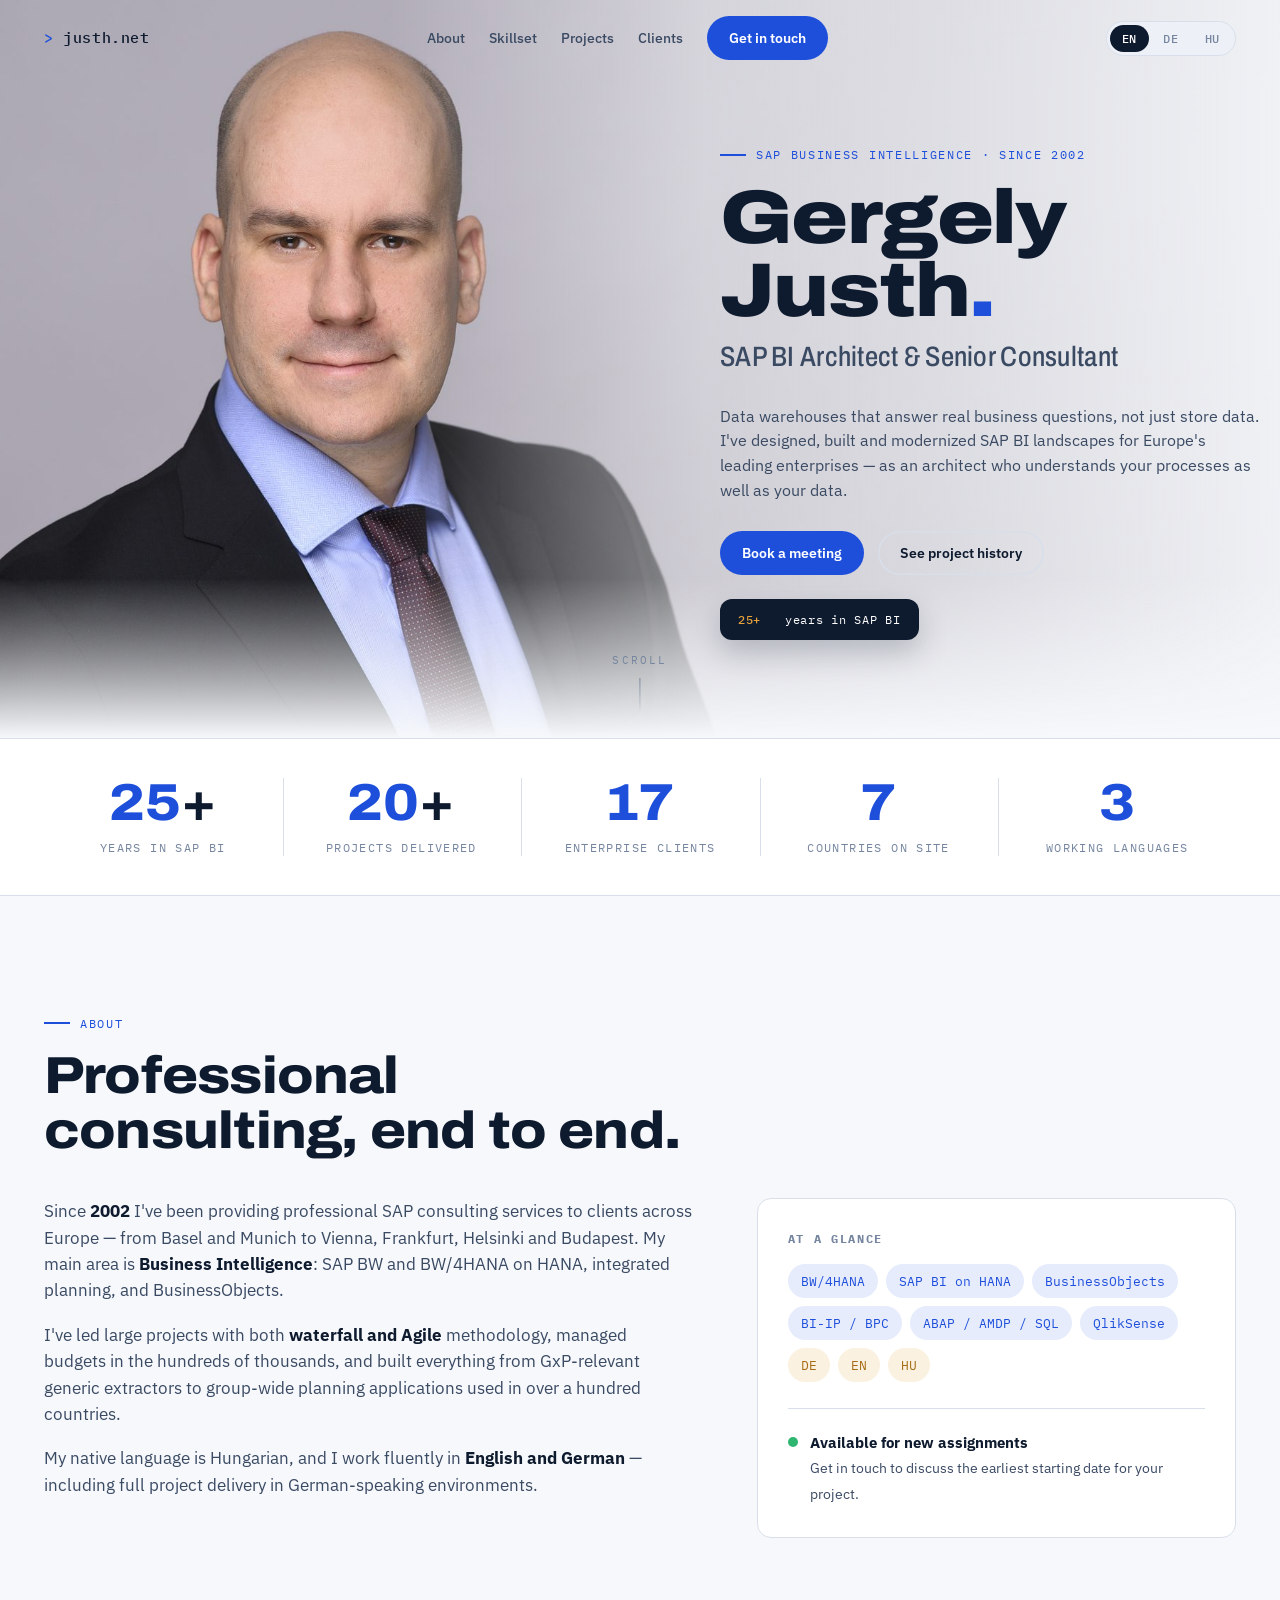
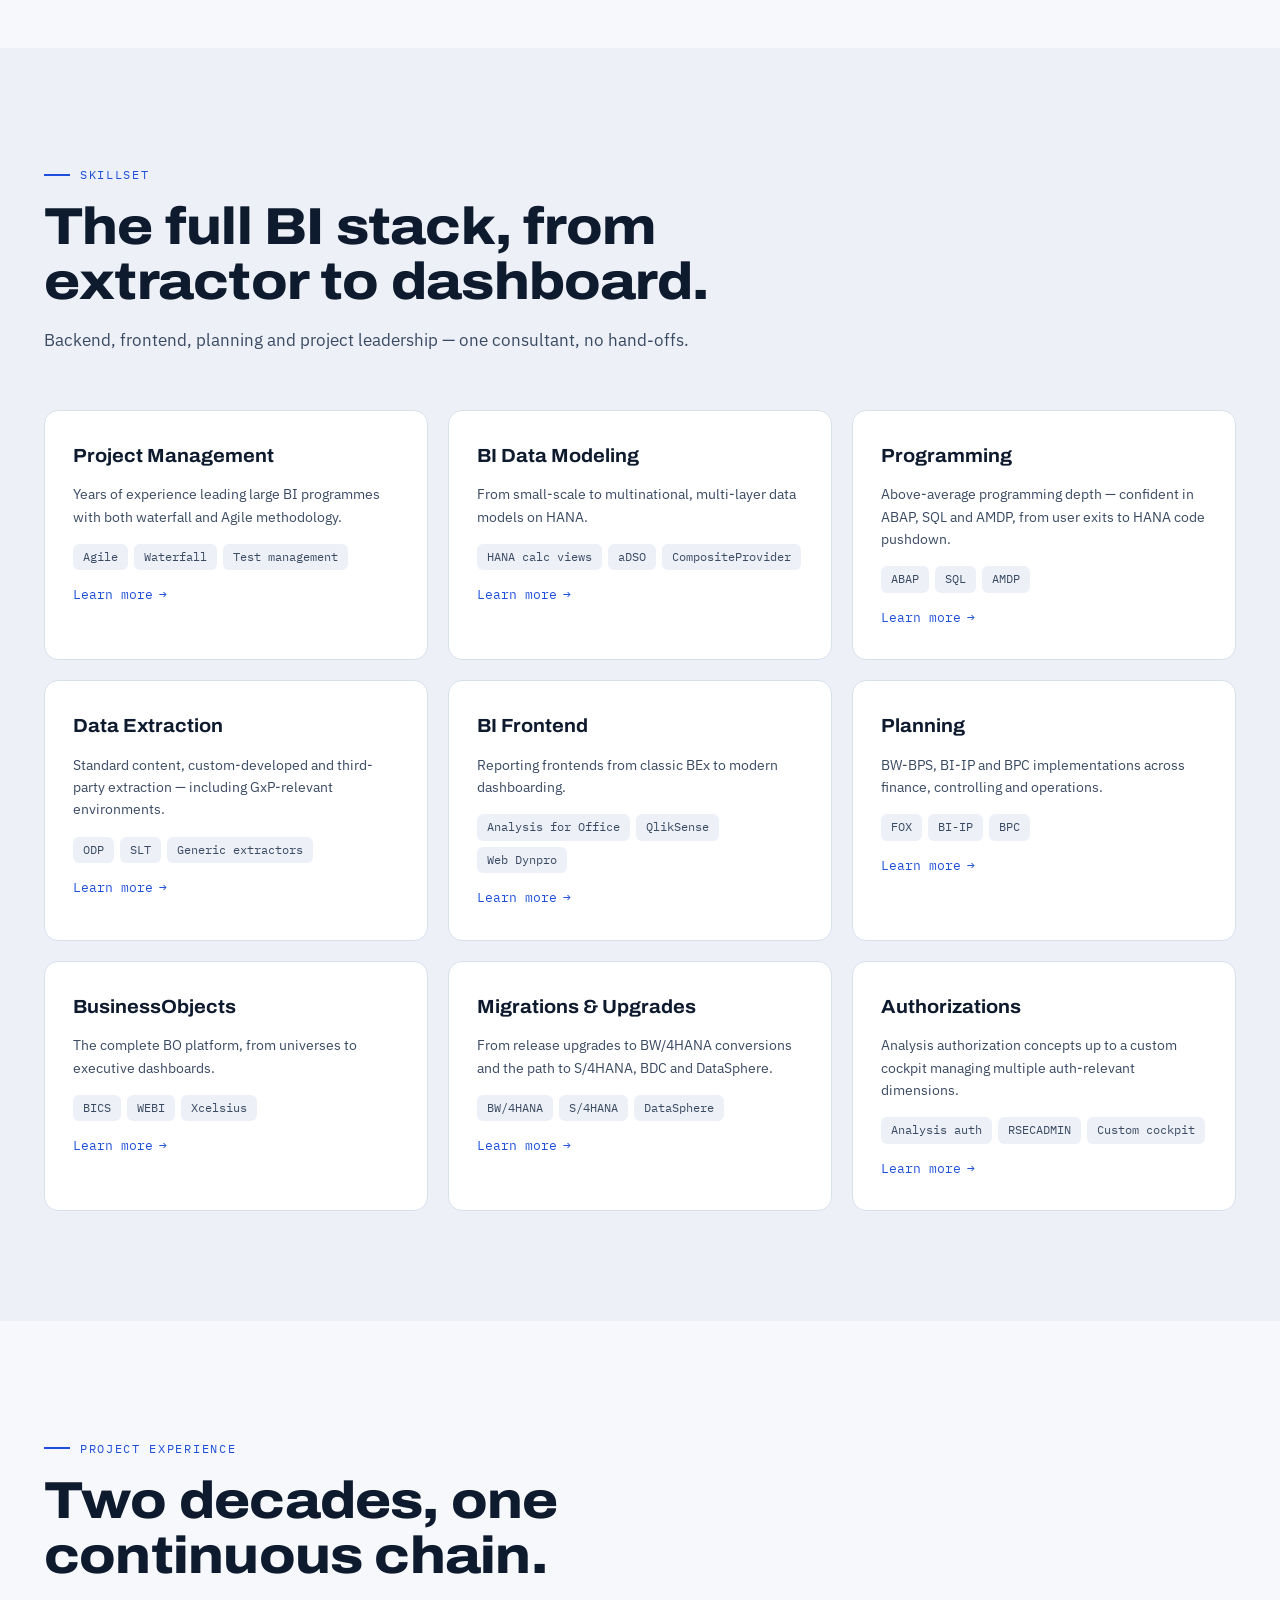
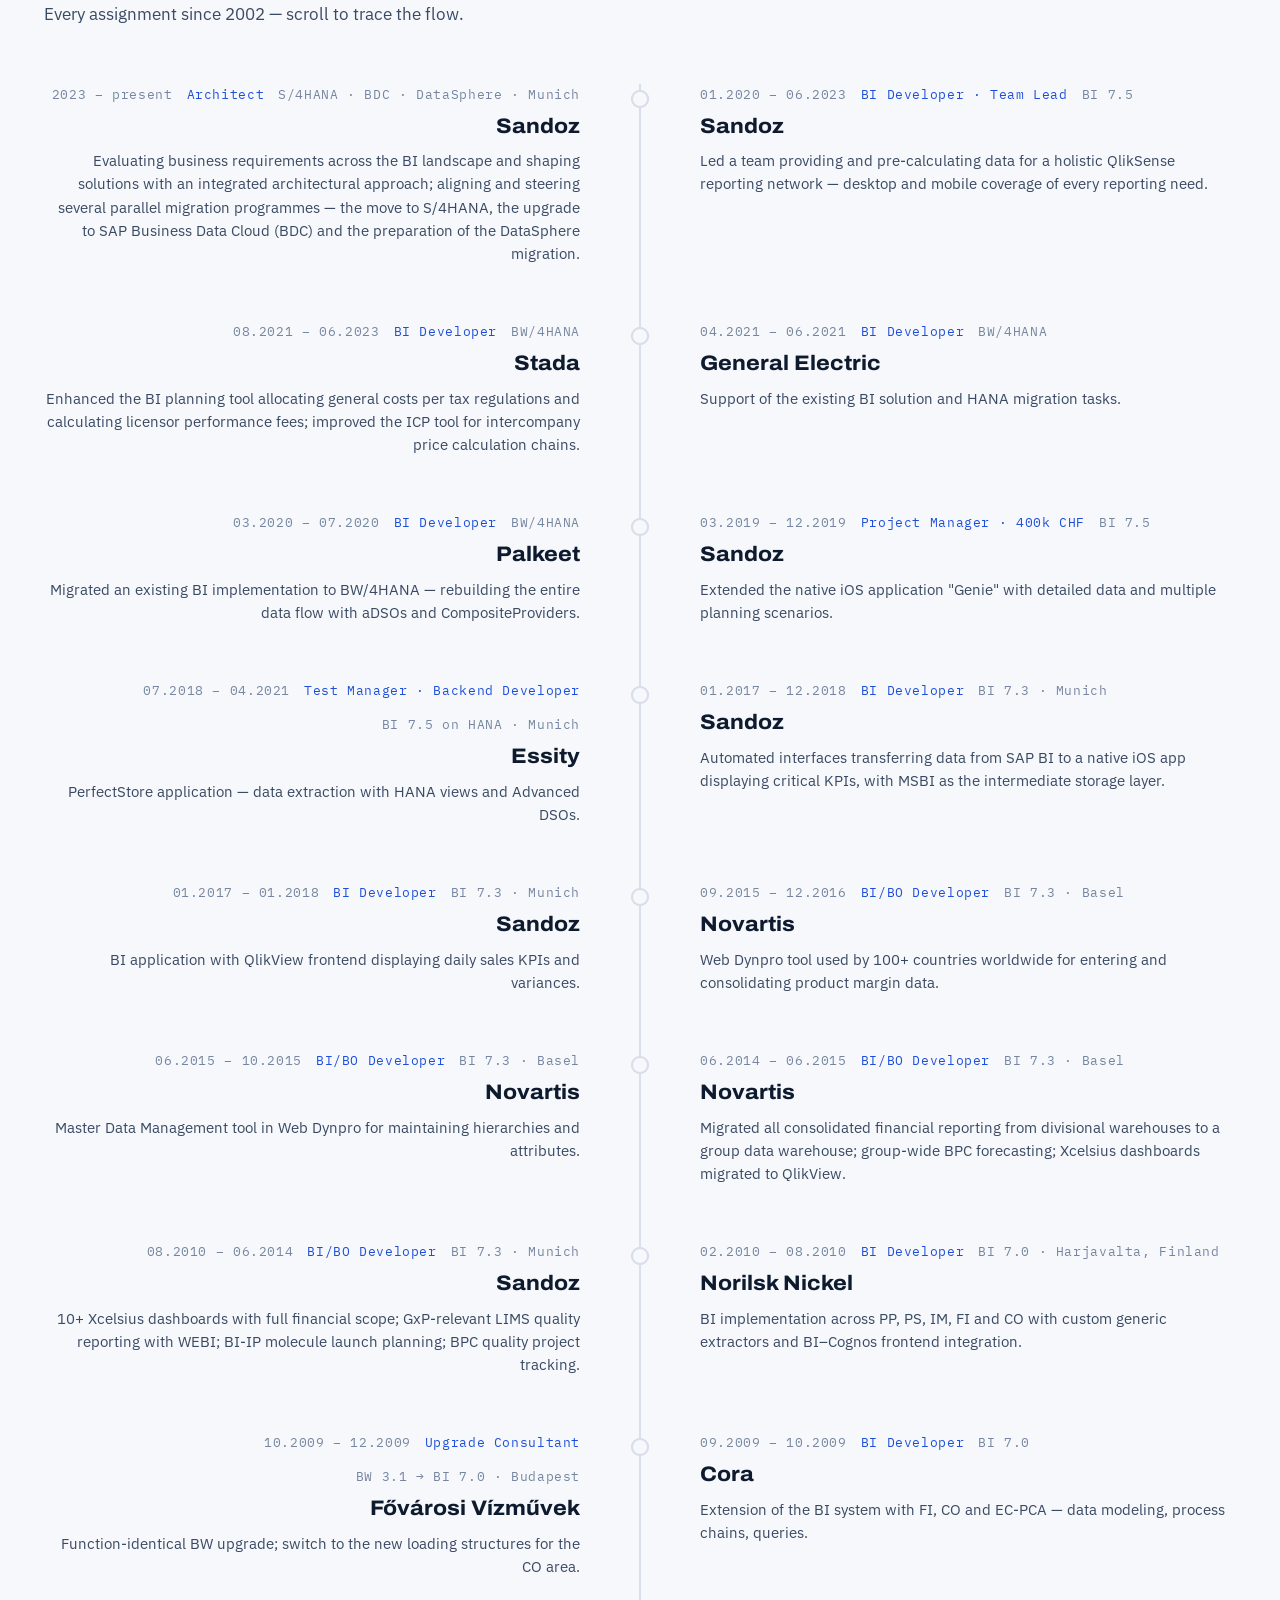
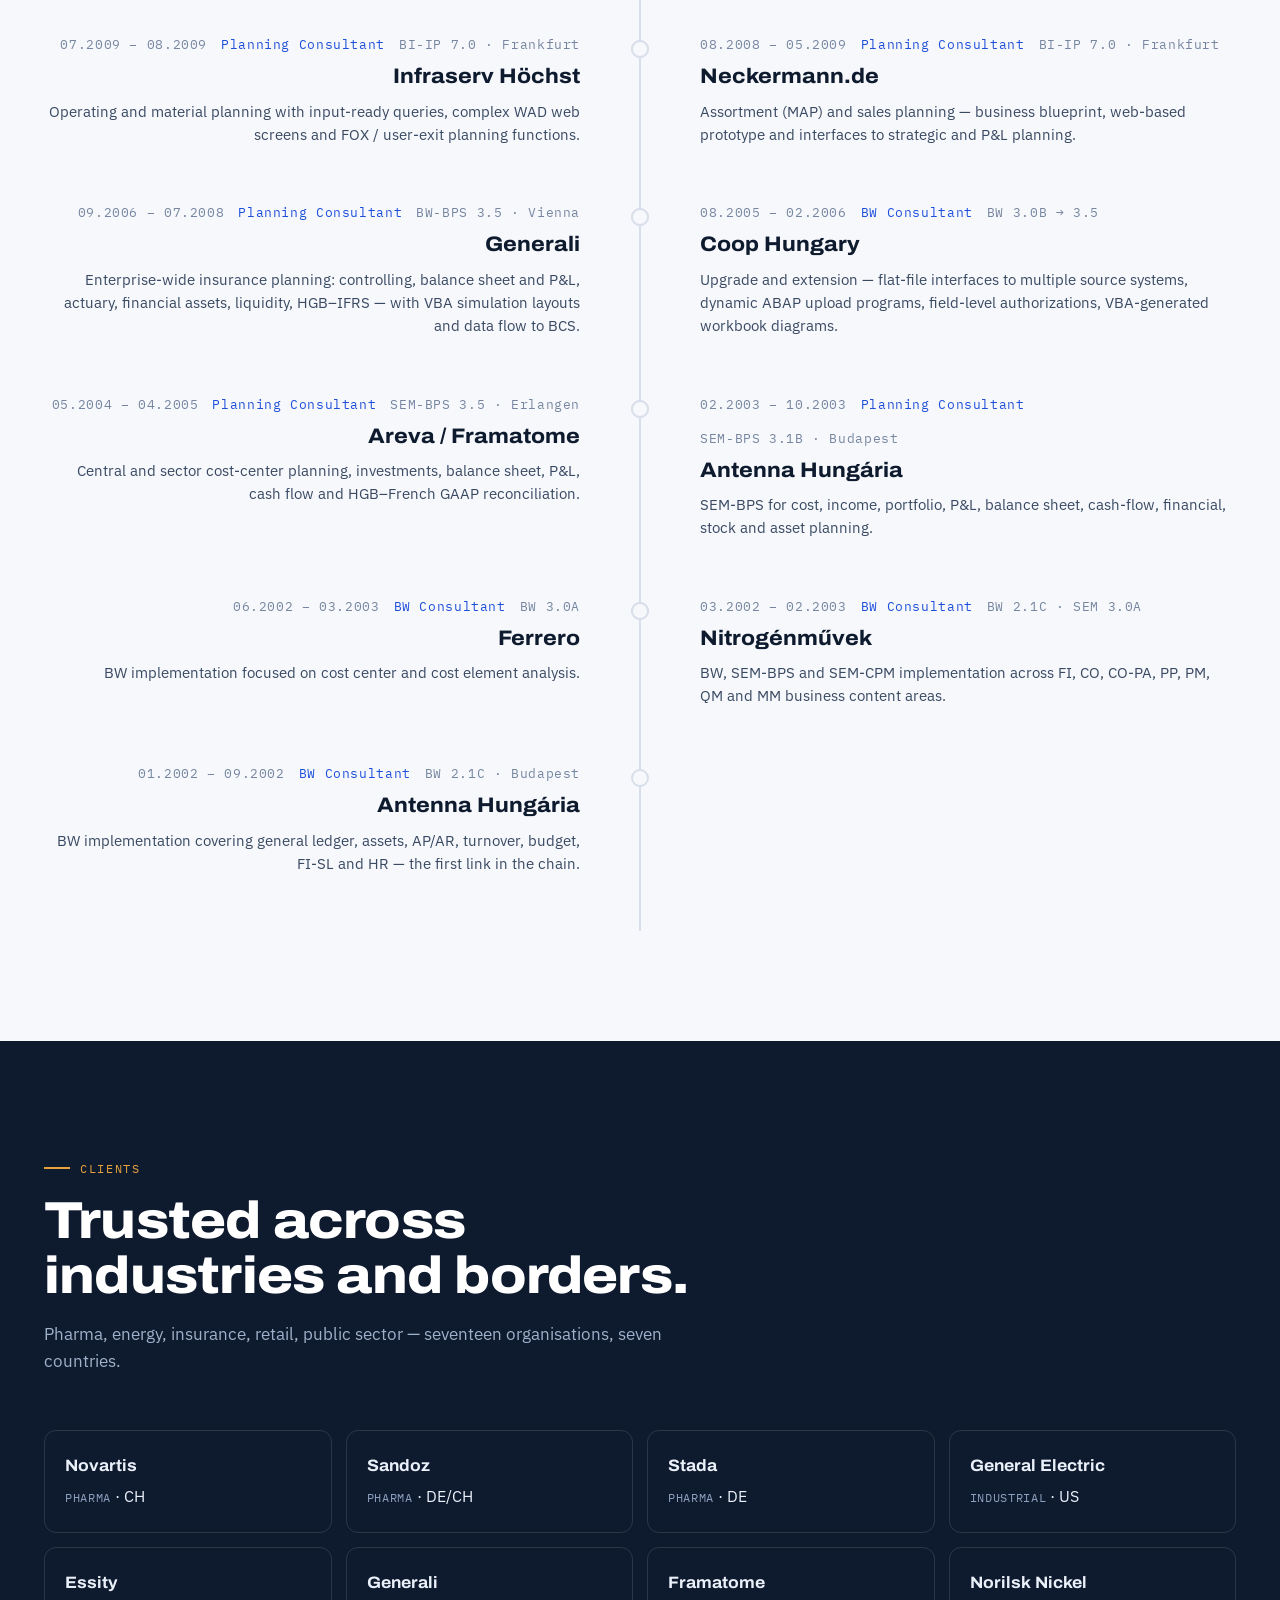
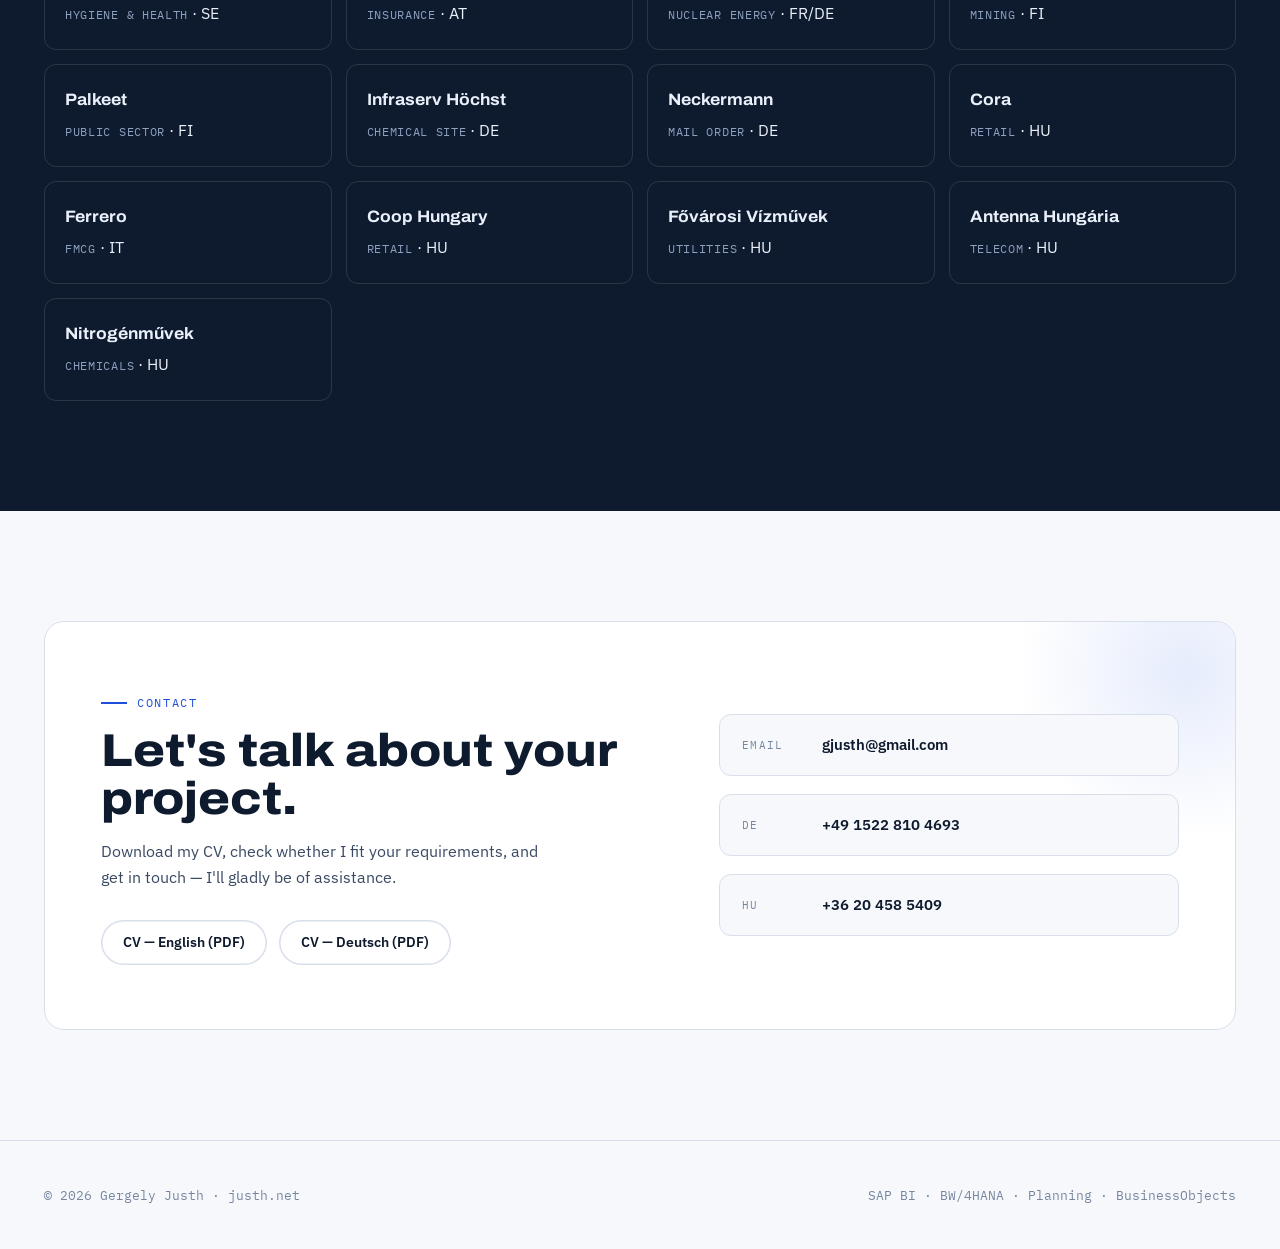
==== commit 3894c1af: "Add files via upload" ====
--- a/index.html
+++ b/index.html
@@ -65,12 +65,13 @@
 </div>
 
 <section id="about">
-  <div class="wrap about-grid">
+  <div class="wrap">
+    <div class="sec-head" style="margin-bottom:40px">
+      <span class="eyebrow" data-i18n="about.eyebrow">About</span>
+      <h2 data-i18n="about.h2">Professional consulting, end to end.</h2>
+    </div>
+    <div class="about-grid">
     <div class="about-text">
-      <div class="sec-head" style="margin-bottom:28px">
-        <span class="eyebrow" data-i18n="about.eyebrow">About</span>
-        <h2 data-i18n="about.h2">Professional consulting, end to end.</h2>
-      </div>
       <p class="reveal" data-i18n="about.p1">
         Since <strong>2002</strong> I've been providing professional SAP consulting services to clients
         across Europe — from Basel and Munich to Vienna, Frankfurt, Helsinki and Budapest.
@@ -103,6 +104,7 @@
         </div>
       </div>
     </aside>
+    </div>
   </div>
 </section>
 
--- a/assets/style.css
+++ b/assets/style.css
@@ -25,7 +25,7 @@
 }
 ::selection{background:var(--cobalt);color:#fff}
 a{color:inherit;text-decoration:none}
-.wrap{max-width:1120px;margin:0 auto;padding:0 24px}
+.wrap{max-width:1240px;margin:0 auto;padding:0 24px}
 
 /* ---------- eyebrow ---------- */
 .eyebrow{
@@ -73,7 +73,10 @@
 @media(max-width:560px){.nav-links .btn{display:none}}
 
 /* ---------- hero (index) — full-bleed portrait, text on the right ---------- */
-header.hero{position:relative;min-height:100svh;display:flex;align-items:center;overflow:hidden;background:#A3A1AC}
+header.hero{
+  position:relative;display:flex;align-items:center;overflow:hidden;background:#A3A1AC;
+  height:82vh;height:clamp(540px,82svh,780px);
+}
 .hero-bg{
   position:absolute;top:0;bottom:0;left:0;width:100%;height:100%;
   object-fit:cover;object-position:100% 30%;z-index:0;
@@ -86,16 +89,16 @@
 .hero-inner{
   position:relative;z-index:3;width:100%;
   display:flex;justify-content:flex-end;
-  padding:150px 0 110px;
+  padding:110px 0 70px;
 }
 .hero-text{max-width:540px;text-align:left}
 .hero-inner h1{
   font-family:var(--font-display);
   font-variation-settings:"wdth" 118;
   font-weight:850;
-  font-size:clamp(48px,7.5vw,96px);
+  font-size:clamp(44px,6vw,76px);
   line-height:.95;letter-spacing:-.02em;
-  margin:22px 0 8px;
+  margin:18px 0 8px;
 }
 .hero-inner h1 .accent{color:var(--cobalt)}
 .hero-role{
@@ -104,17 +107,17 @@
   font-weight:500;font-size:clamp(19px,2.6vw,28px);
   color:var(--ink-soft);letter-spacing:.01em;margin-bottom:24px;
 }
-.hero-lede{max-width:560px;font-size:16.5px;color:var(--ink-soft);margin-bottom:36px}
+.hero-lede{max-width:540px;font-size:15.5px;color:var(--ink-soft);margin-bottom:28px}
 .hero-ctas{display:flex;gap:14px;flex-wrap:wrap}
 .hero-badge{
-  display:inline-flex;align-items:center;gap:8px;margin-top:30px;
+  display:inline-flex;align-items:center;gap:8px;margin-top:24px;
   background:var(--ink);color:#fff;border-radius:12px;padding:11px 18px;
   font-family:var(--font-mono);font-size:12px;letter-spacing:.06em;
   box-shadow:0 12px 30px rgba(14,26,46,.22);
 }
 .hero-badge b{color:var(--amber);font-weight:500}
 @media(max-width:900px){
-  header.hero{display:block;min-height:0;background:var(--paper)}
+  header.hero{display:block;height:auto;min-height:0;background:var(--paper)}
   .hero-bg{position:static;left:0;width:100%;display:block;height:56vh;object-fit:cover;object-position:22% 22%}
   .hero-overlay,.hero-fade{display:none}
   .hero-inner{padding:36px 0 70px;justify-content:flex-start}
@@ -131,13 +134,14 @@
 
 /* ---------- stats ---------- */
 .stats{border-top:1px solid var(--line);border-bottom:1px solid var(--line);background:#fff}
-.stats .wrap{display:grid;grid-template-columns:repeat(4,1fr);gap:1px}
+.stats .wrap{display:grid;grid-template-columns:repeat(5,1fr);gap:1px}
 .stat{padding:38px 20px;text-align:center;position:relative}
 .stat+.stat::before{content:"";position:absolute;left:0;top:25%;height:50%;width:1px;background:var(--line)}
 .stat .num{font-family:var(--font-display);font-variation-settings:"wdth" 110;font-weight:800;font-size:clamp(34px,4.5vw,52px);line-height:1;color:var(--ink)}
 .stat .num em{font-style:normal;color:var(--cobalt)}
 .stat .lbl{font-family:var(--font-mono);font-size:11.5px;letter-spacing:.12em;text-transform:uppercase;color:var(--steel);margin-top:10px}
-@media(max-width:760px){.stats .wrap{grid-template-columns:1fr 1fr}.stat:nth-child(3)::before{display:none}}
+@media(max-width:1000px){.stats .wrap{grid-template-columns:repeat(3,1fr)}.stat:nth-child(4)::before{display:none}}
+@media(max-width:680px){.stats .wrap{grid-template-columns:1fr 1fr}.stat:nth-child(3)::before,.stat:nth-child(5)::before{display:none}}
 
 /* ---------- sections ---------- */
 section{padding:110px 0}
@@ -213,6 +217,17 @@
 .tl-meta .role{color:var(--cobalt)}
 .tl-item h3{font-family:var(--font-display);font-variation-settings:"wdth" 108;font-weight:750;font-size:21px;margin-bottom:6px}
 .tl-item p{font-size:14.5px;color:var(--ink-soft);max-width:680px}
+
+@media(min-width:1100px){
+  .timeline{display:grid;grid-template-columns:1fr 1fr}
+  .tl-rail,.tl-rail-fill{left:calc(50% - 1px)}
+  .tl-item{padding:0 0 56px 60px}
+  .tl-item:nth-child(odd){padding:0 60px 56px 0;text-align:right}
+  .tl-item:nth-child(odd) .tl-meta{justify-content:flex-end}
+  .tl-item:nth-child(odd) p{margin-left:auto}
+  .tl-item:nth-child(odd) .tl-node{left:auto;right:-9px}
+  .tl-item:nth-child(even) .tl-node{left:-9px}
+}
 
 /* ---------- clients ---------- */
 #clients{background:var(--ink);color:#EAF0F9}
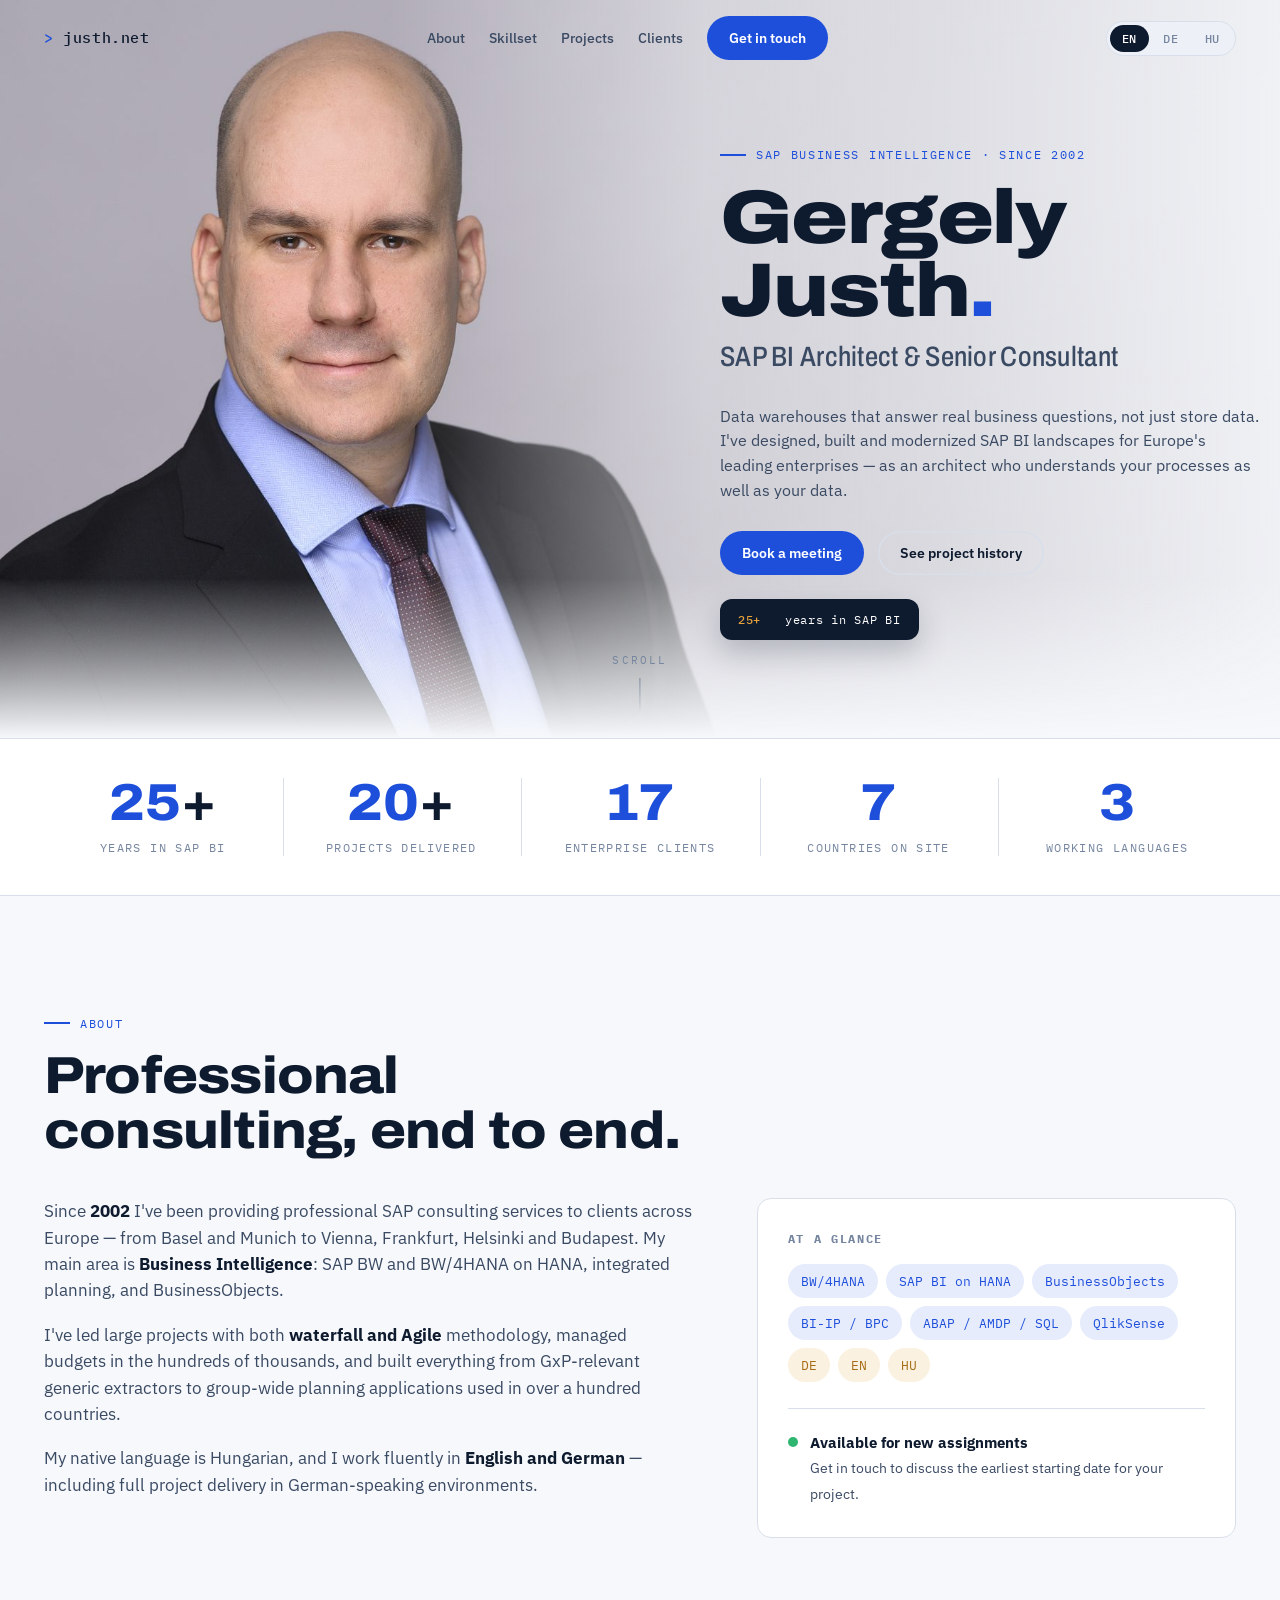
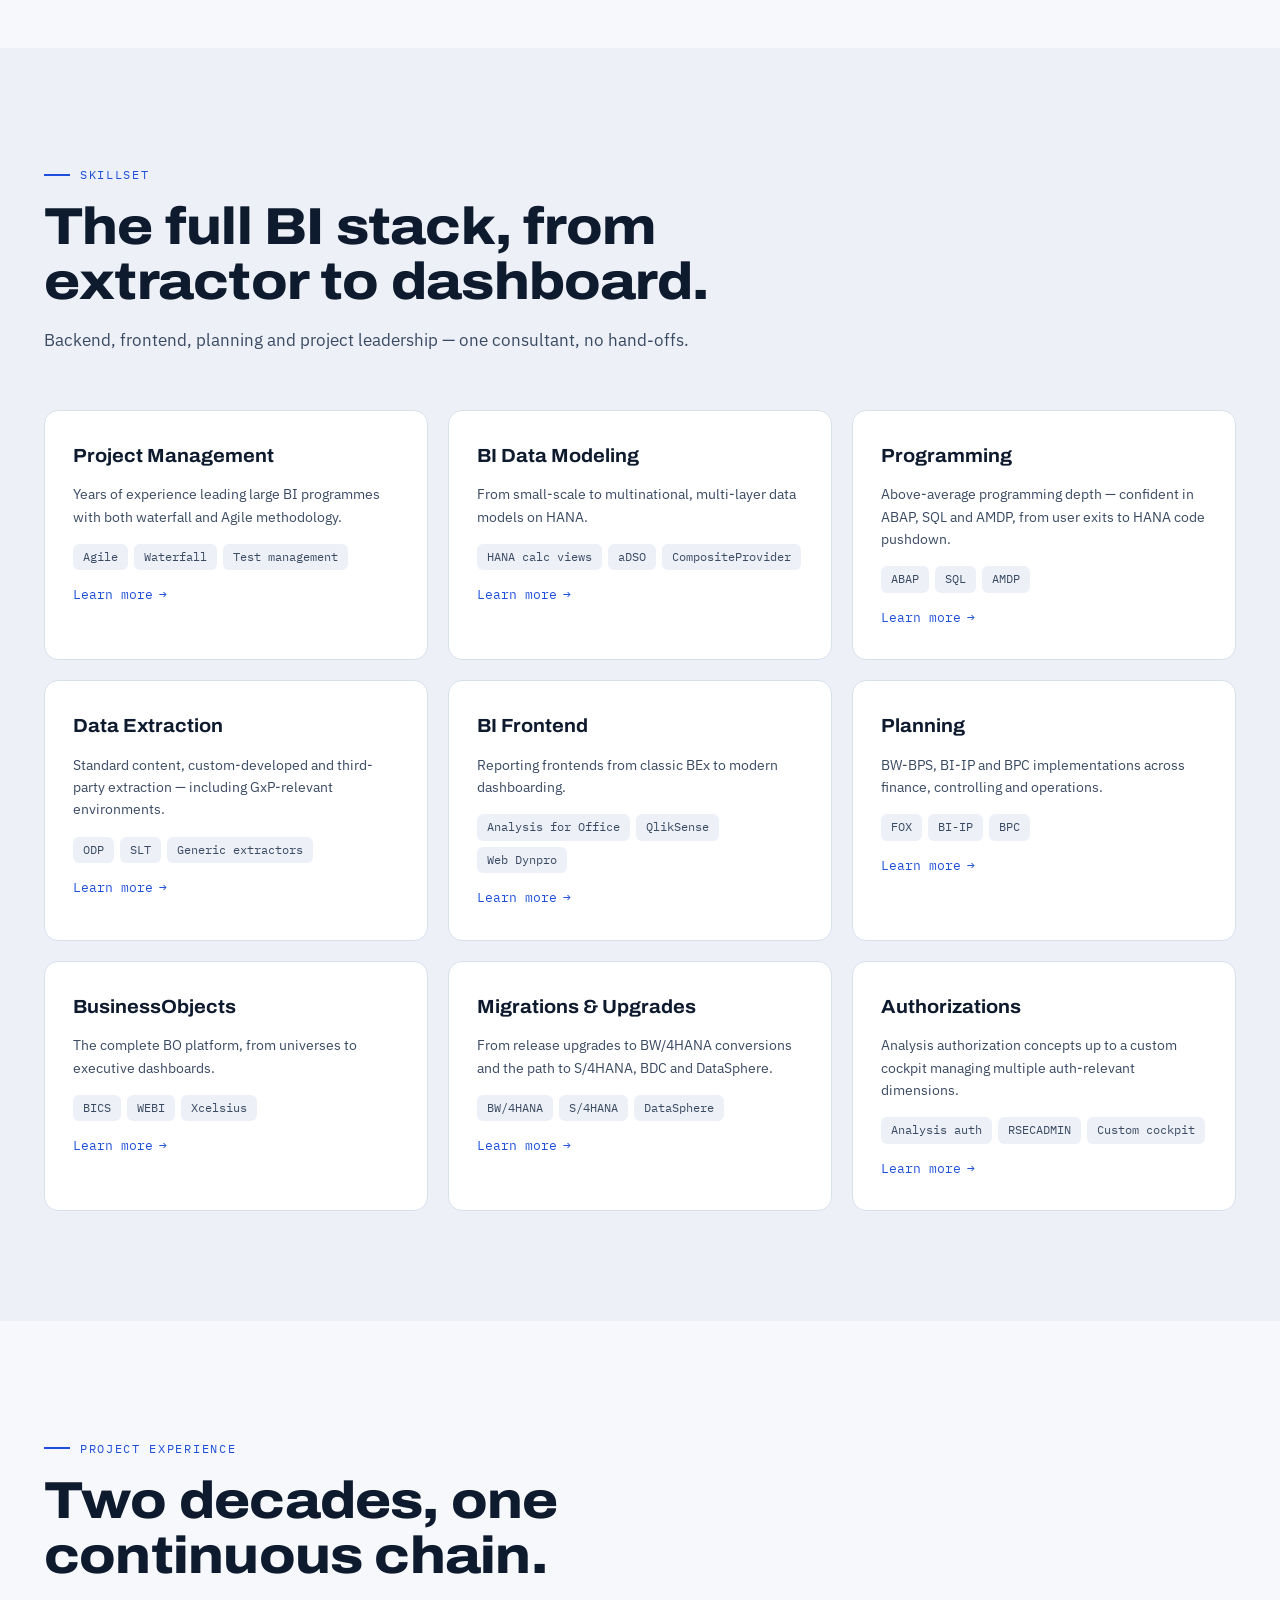
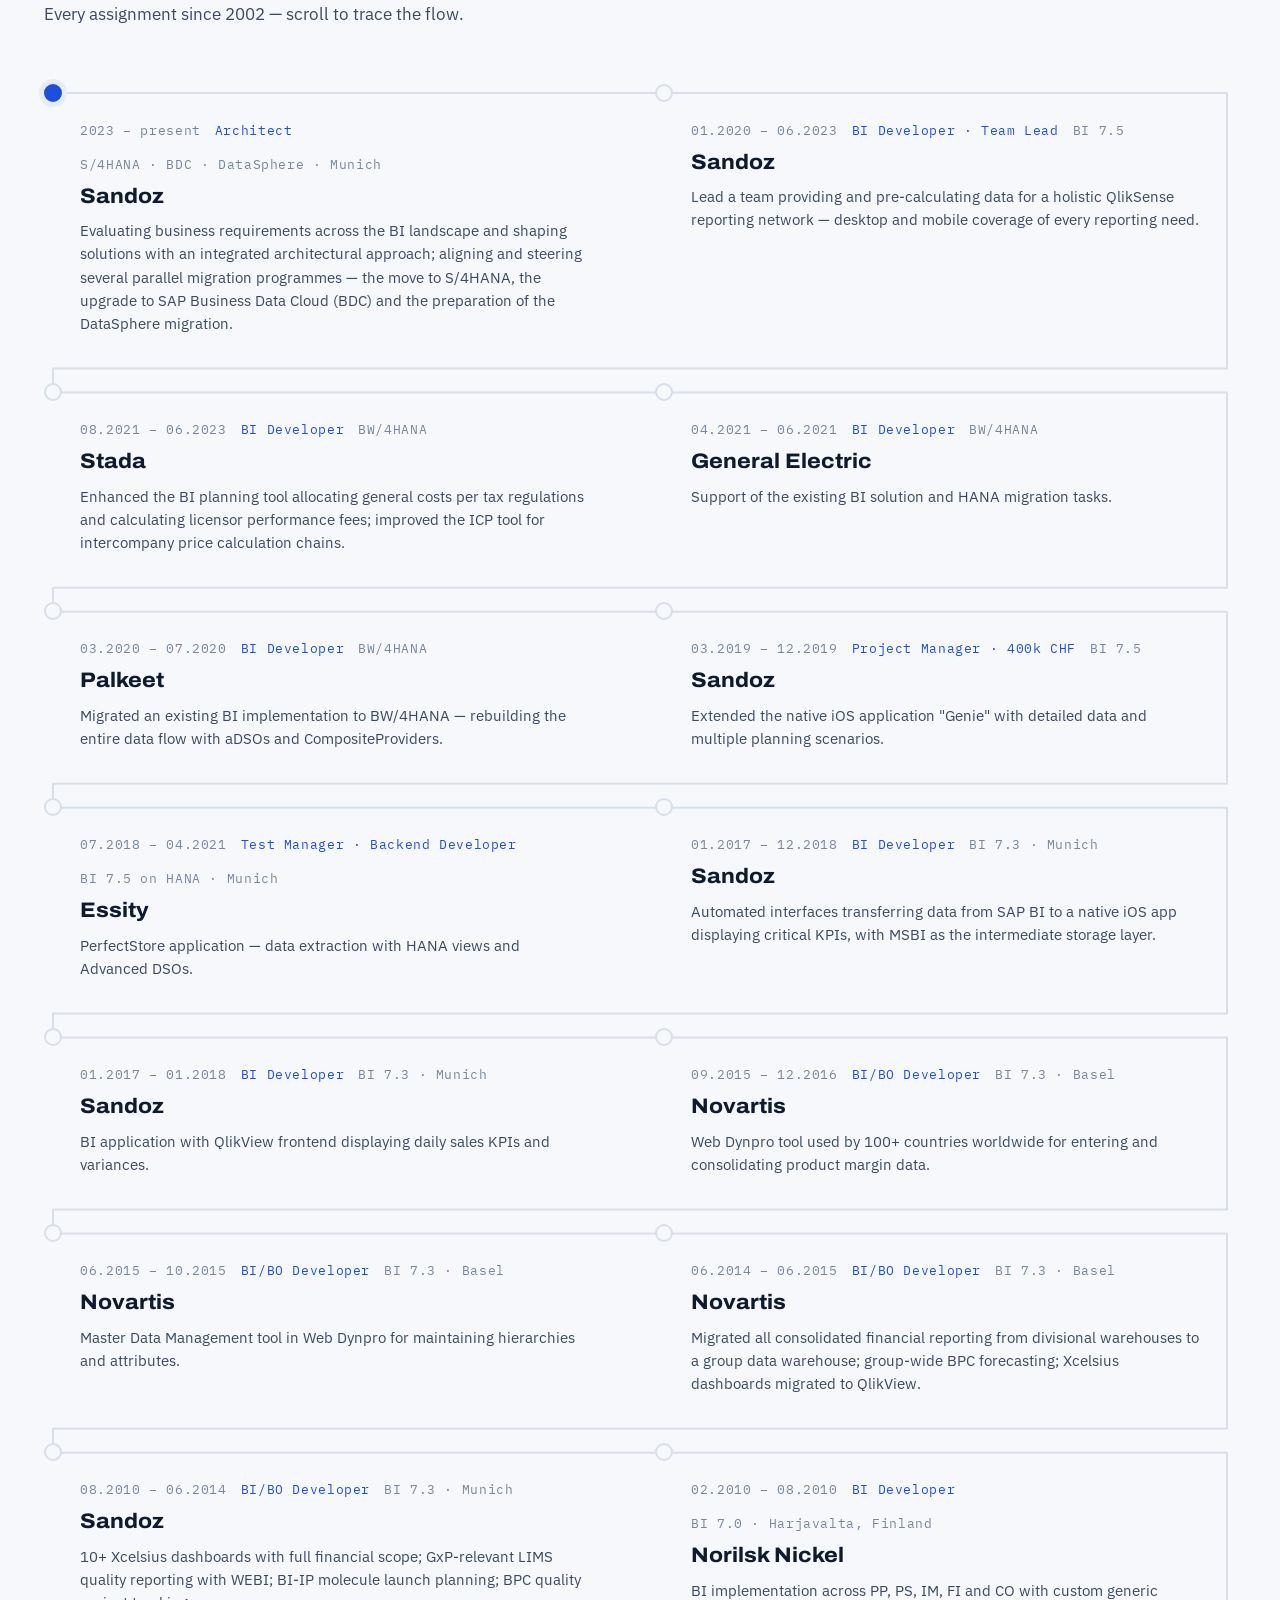
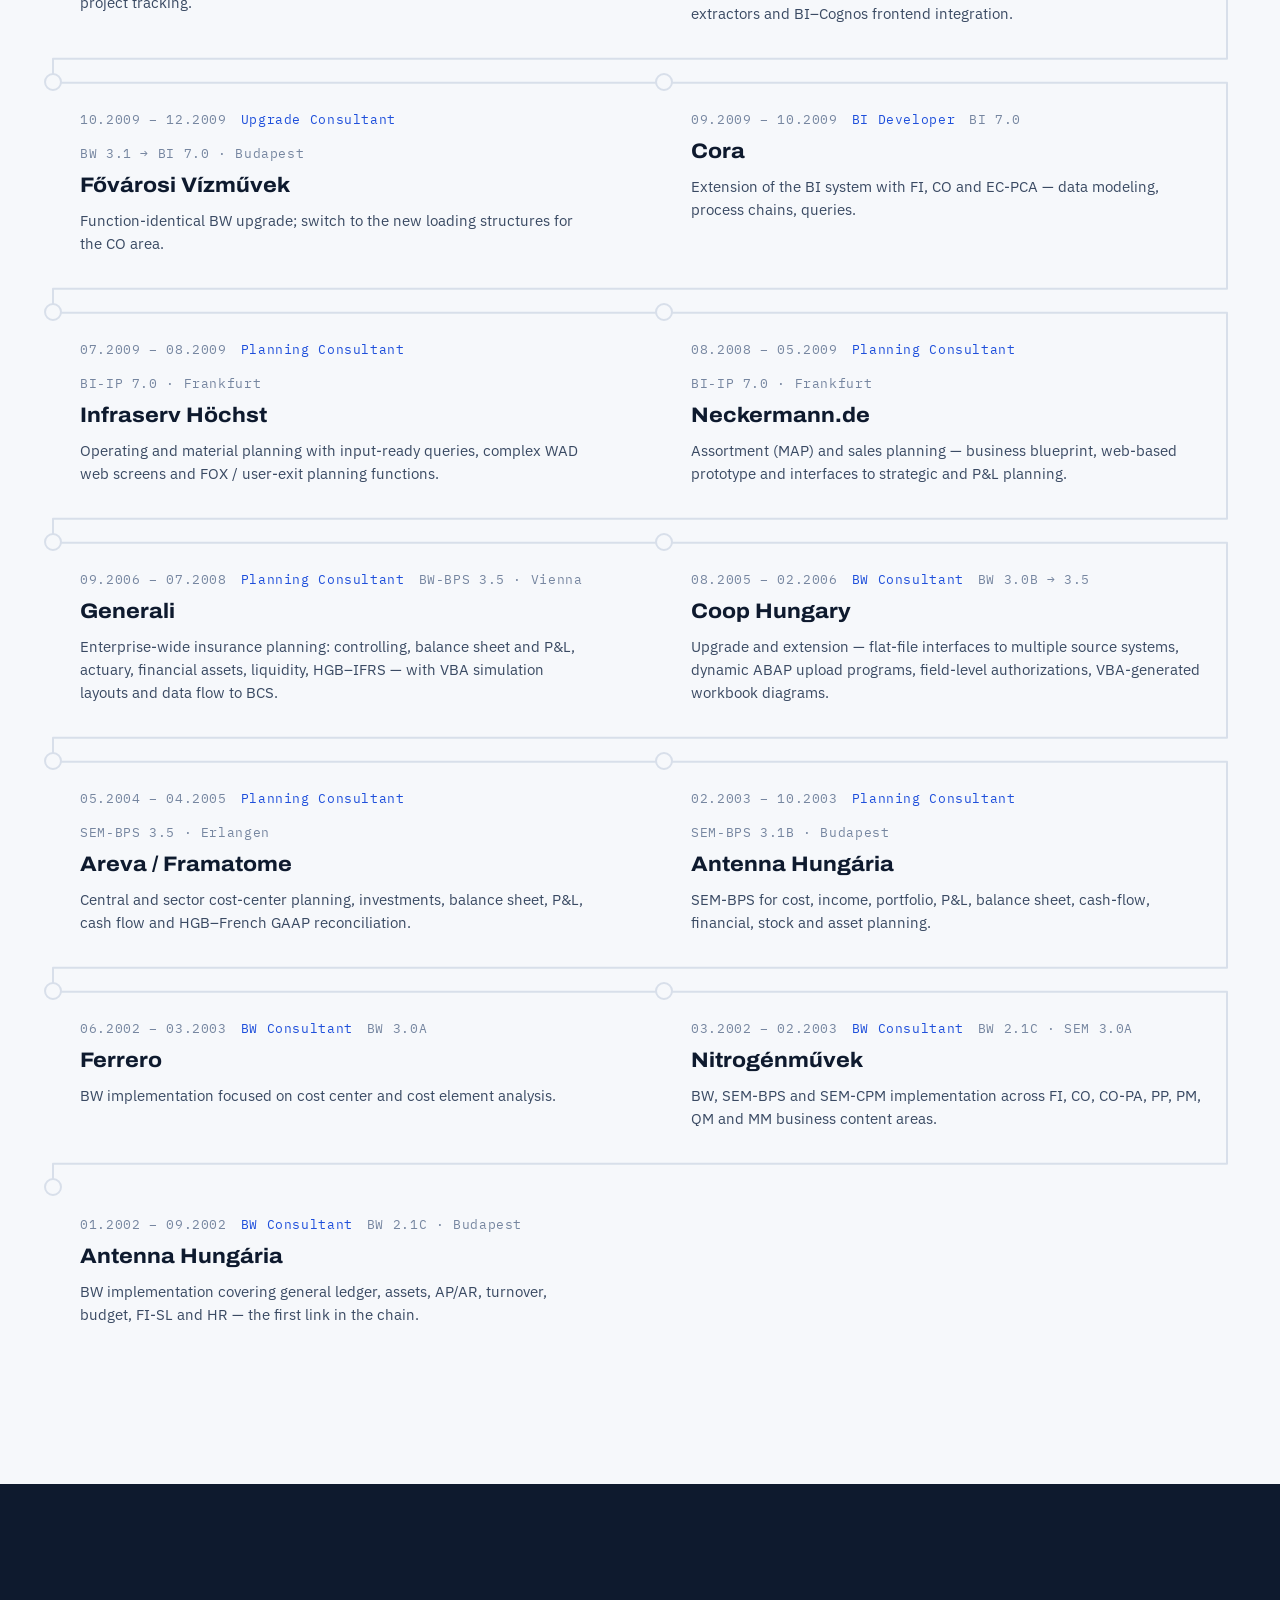
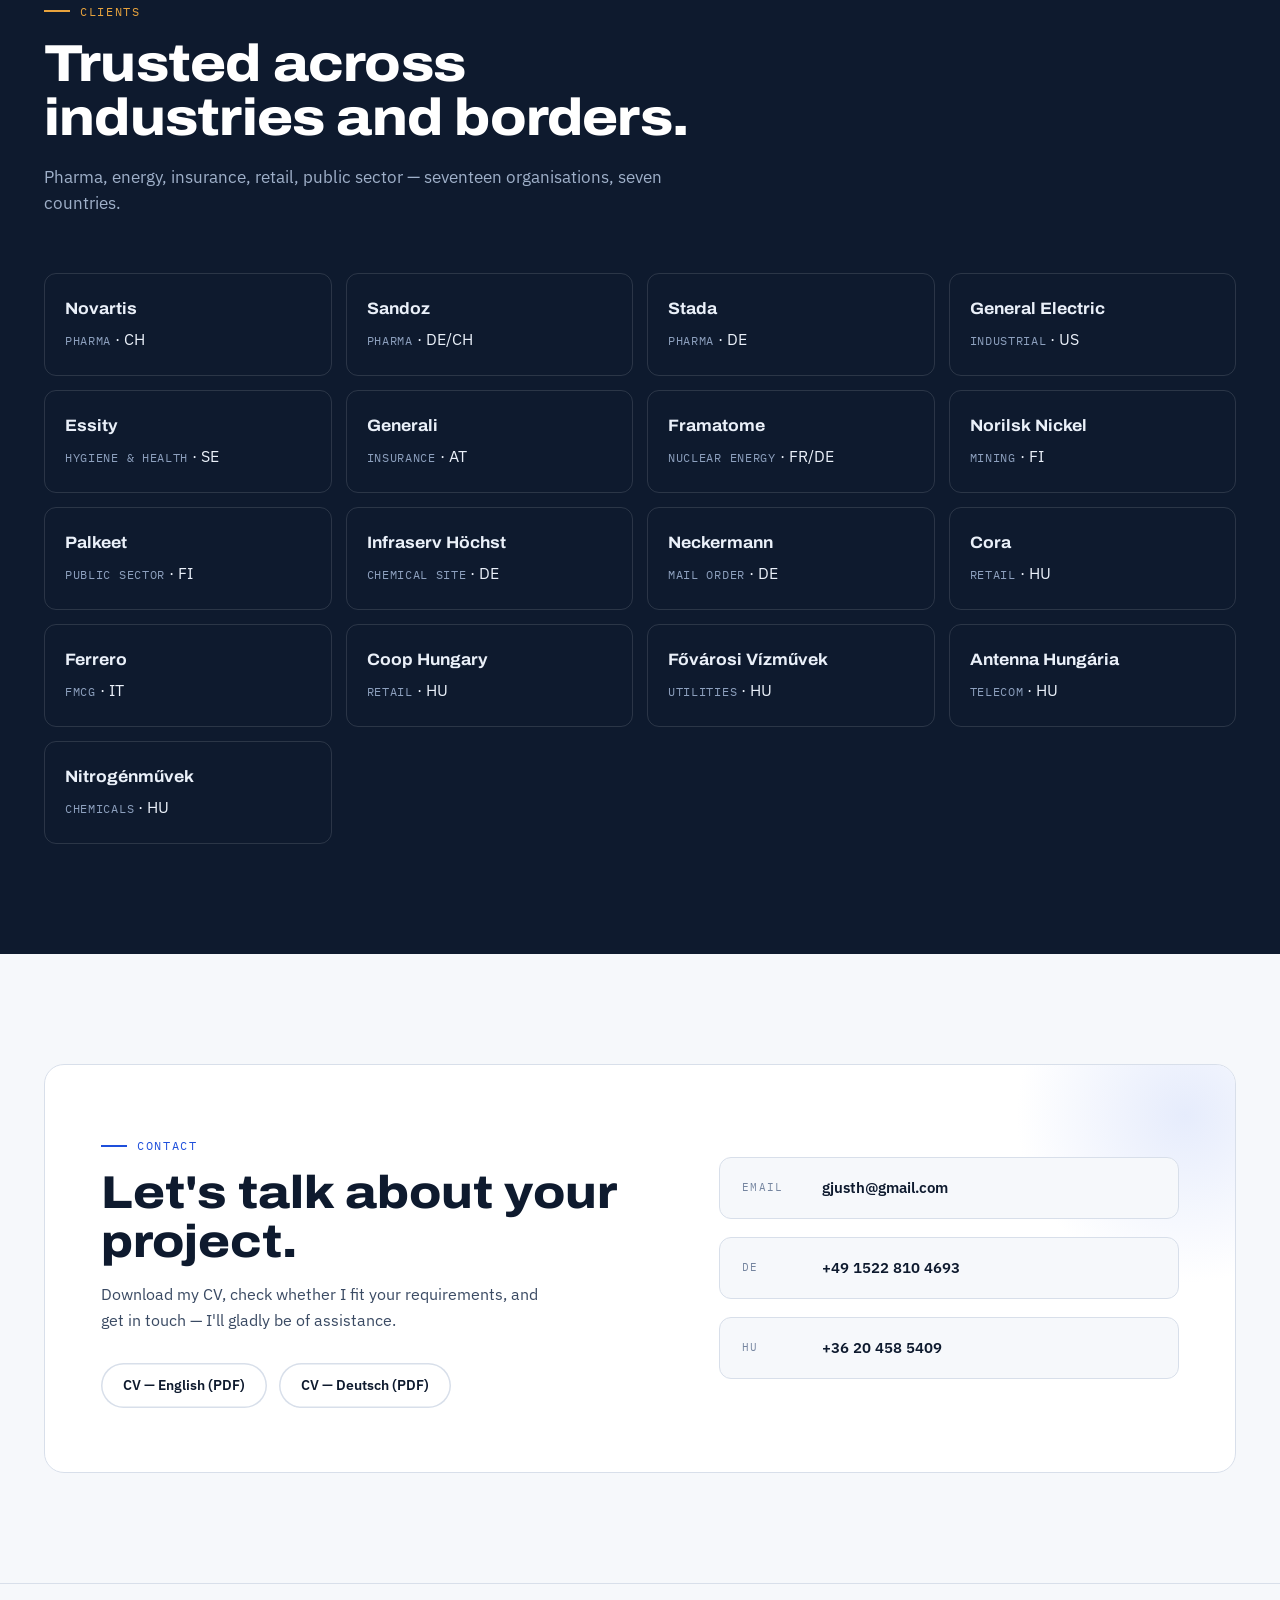
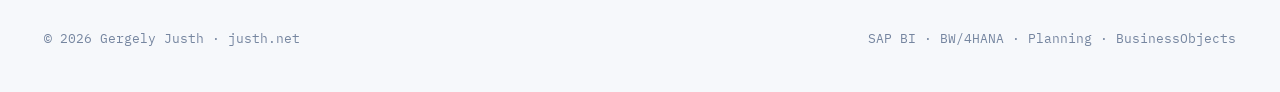
==== commit 922931cc: "Update index.html" ====
--- a/index.html
+++ b/index.html
@@ -191,7 +191,7 @@
       </div>
       <div class="tl-item"><div class="tl-node"></div>
         <div class="tl-meta"><span>01.2020 – 06.2023</span><span class="role" data-i18n="role.teamlead">BI Developer · Team Lead</span><span>BI 7.5</span></div>
-        <h3>Sandoz</h3><p data-i18n="p1">Led a team providing and pre-calculating data for a holistic QlikSense reporting network — desktop and mobile coverage of every reporting need.</p>
+        <h3>Sandoz</h3><p data-i18n="p1">Lead a team providing and pre-calculating data for a holistic QlikSense reporting network — desktop and mobile coverage of every reporting need.</p>
       </div>
       <div class="tl-item"><div class="tl-node"></div>
         <div class="tl-meta"><span>08.2021 – 06.2023</span><span class="role" data-i18n="role.bidev">BI Developer</span><span>BW/4HANA</span></div>
--- a/assets/style.css
+++ b/assets/style.css
@@ -218,15 +218,15 @@
 .tl-item h3{font-family:var(--font-display);font-variation-settings:"wdth" 108;font-weight:750;font-size:21px;margin-bottom:6px}
 .tl-item p{font-size:14.5px;color:var(--ink-soft);max-width:680px}
 
+#snakeSvg{display:none;position:absolute;inset:0;pointer-events:none;overflow:visible;z-index:1}
+#snakeSvg .snake-base{fill:none;stroke:var(--line);stroke-width:2;stroke-linejoin:round;stroke-linecap:round}
+#snakeSvg .snake-fill{fill:none;stroke:var(--cobalt);stroke-width:2;stroke-linejoin:round;stroke-linecap:round}
 @media(min-width:1100px){
-  .timeline{display:grid;grid-template-columns:1fr 1fr}
-  .tl-rail,.tl-rail-fill{left:calc(50% - 1px)}
-  .tl-item{padding:0 0 56px 60px}
-  .tl-item:nth-child(odd){padding:0 60px 56px 0;text-align:right}
-  .tl-item:nth-child(odd) .tl-meta{justify-content:flex-end}
-  .tl-item:nth-child(odd) p{margin-left:auto}
-  .tl-item:nth-child(odd) .tl-node{left:auto;right:-9px}
-  .tl-item:nth-child(even) .tl-node{left:-9px}
+  .timeline{display:grid;grid-template-columns:1fr 1fr;column-gap:64px;padding-right:34px}
+  .tl-rail,.tl-rail-fill{display:none}
+  #snakeSvg{display:block}
+  .tl-item{padding:36px 0 48px 36px;text-align:left}
+  .tl-node{left:0;top:0}
 }
 
 /* ---------- clients ---------- */
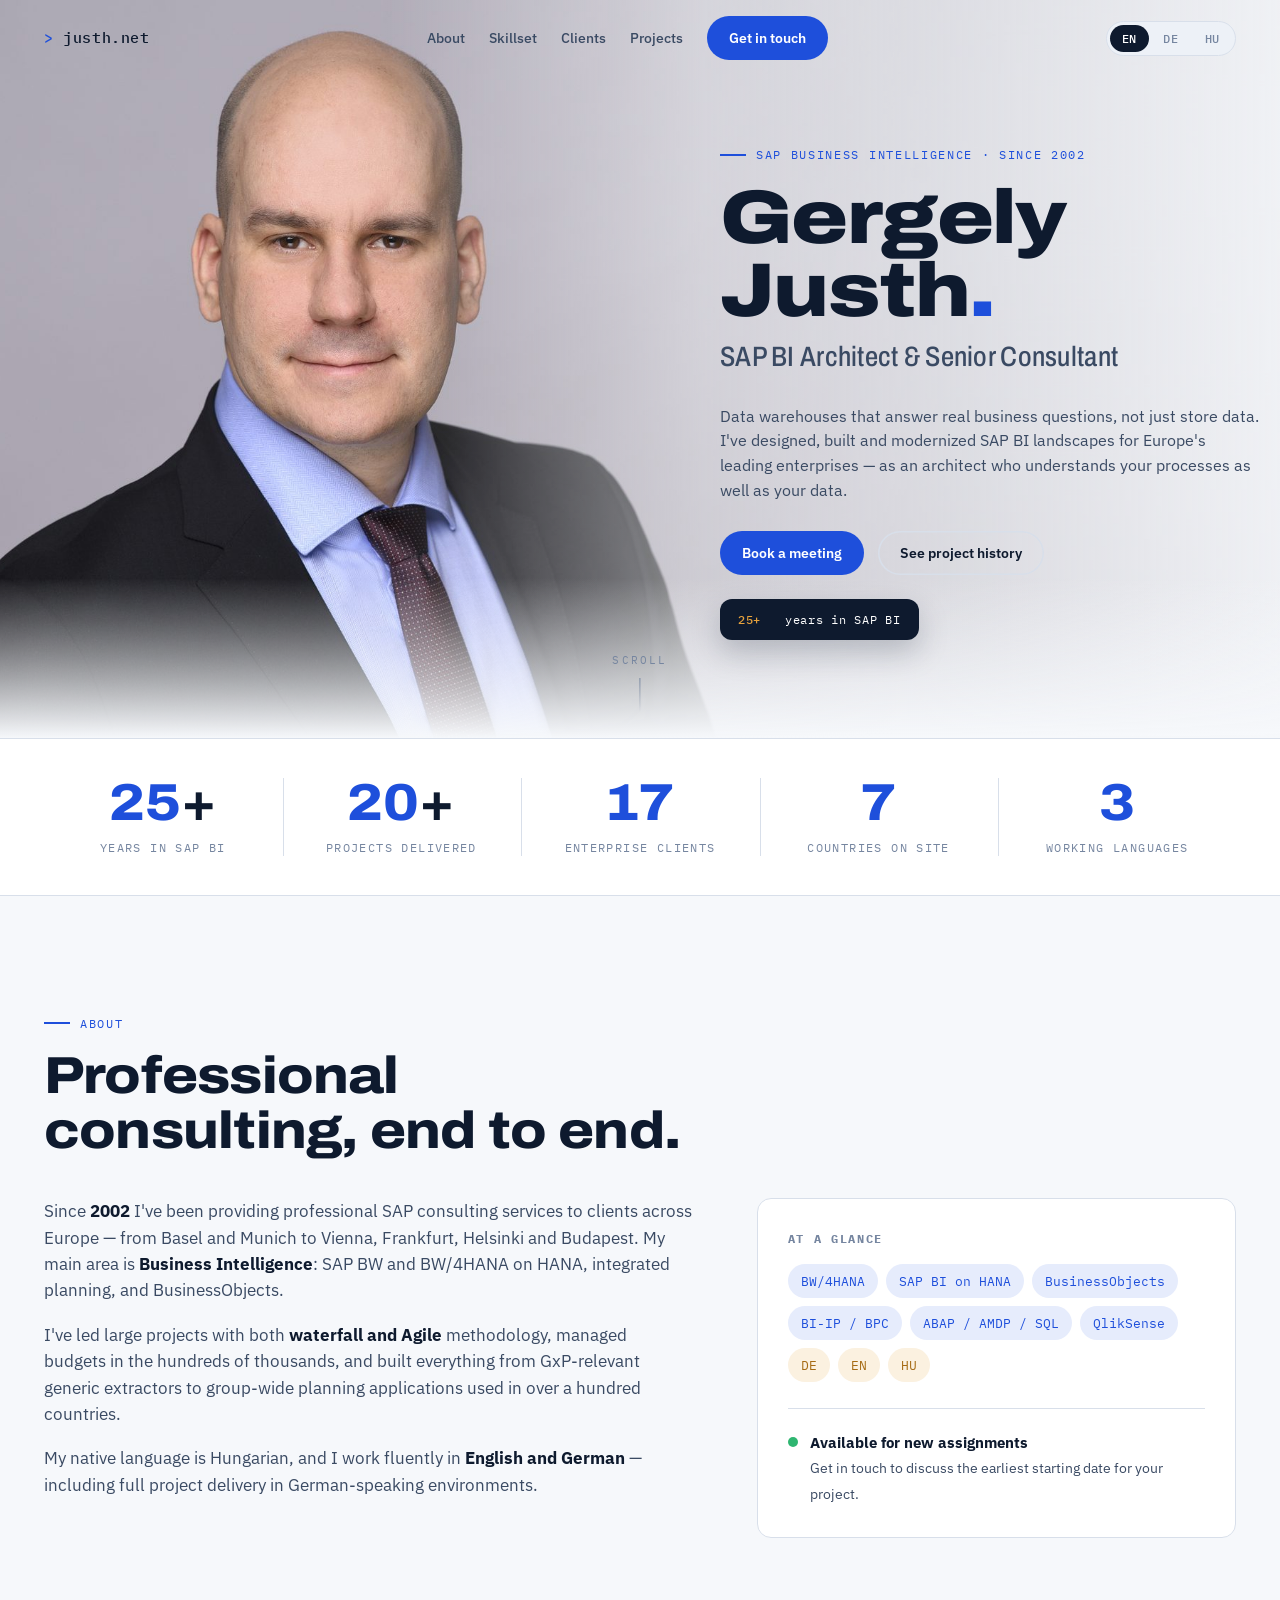
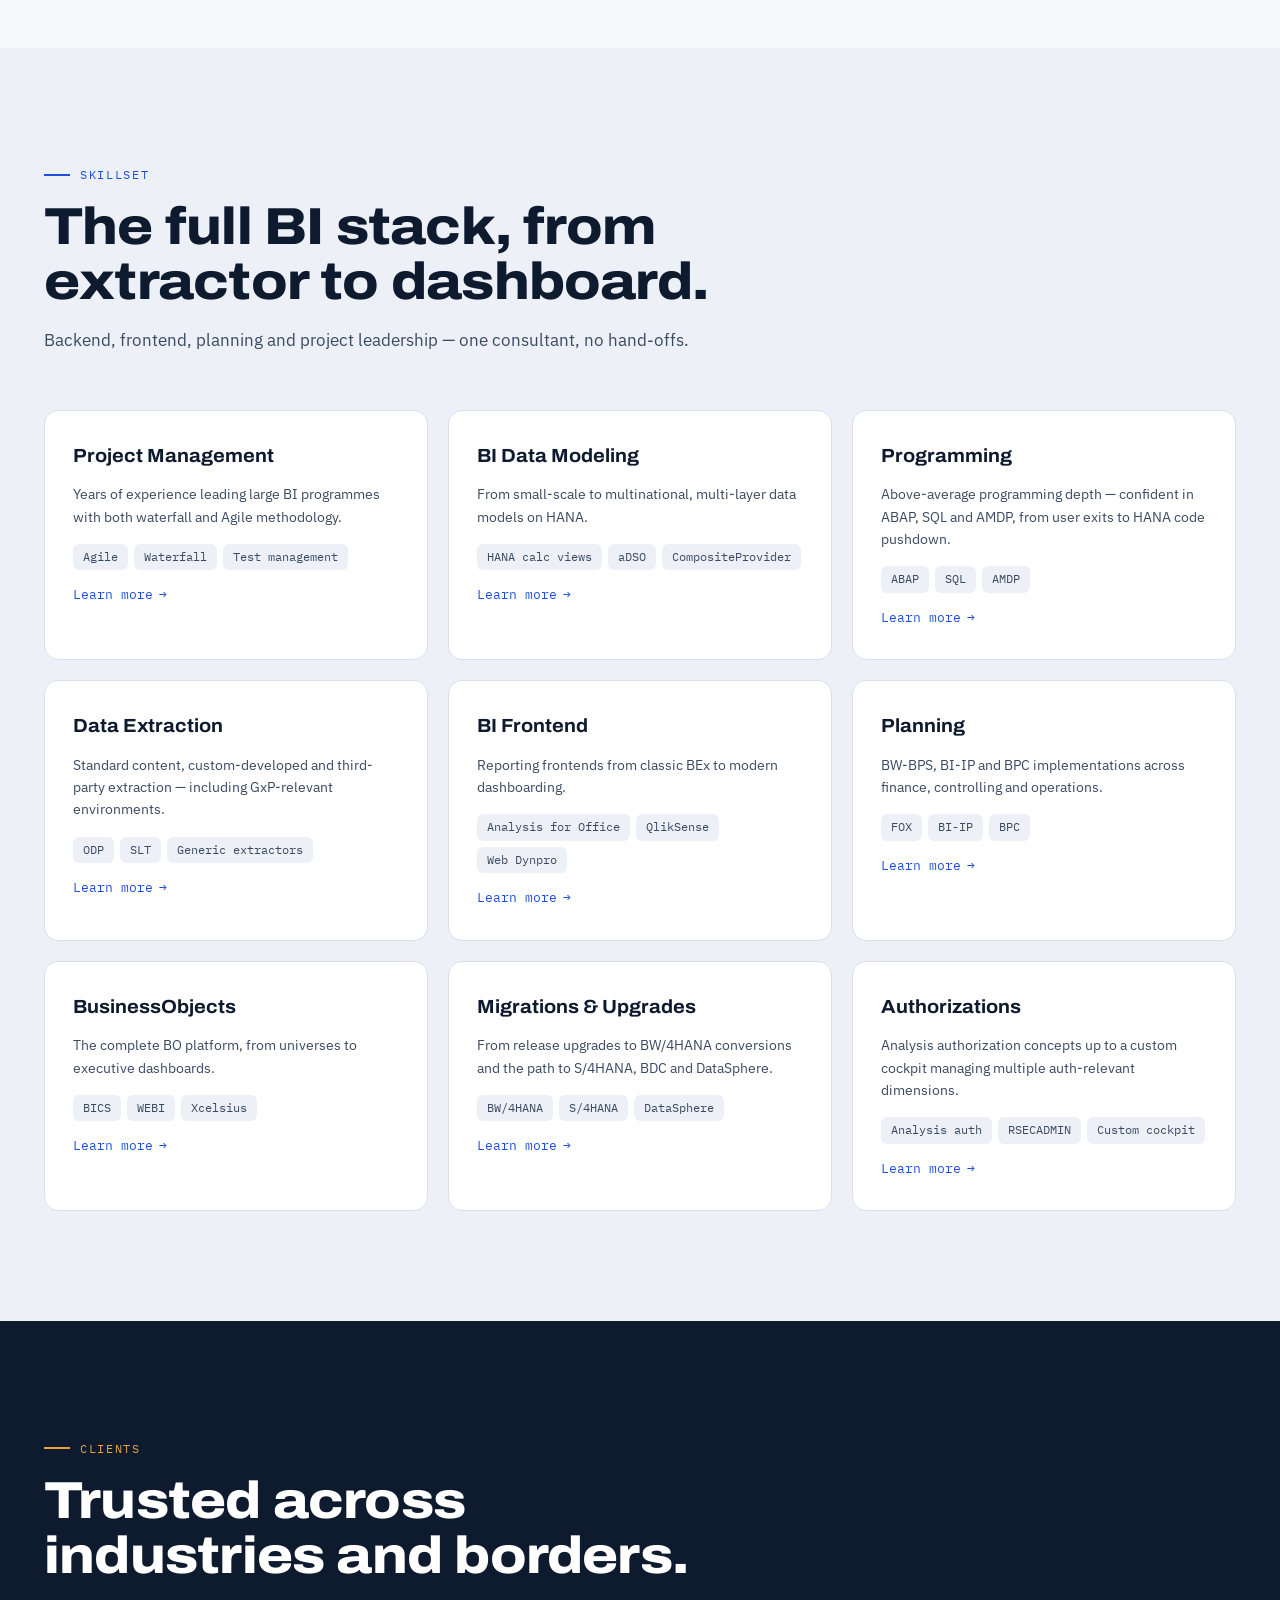
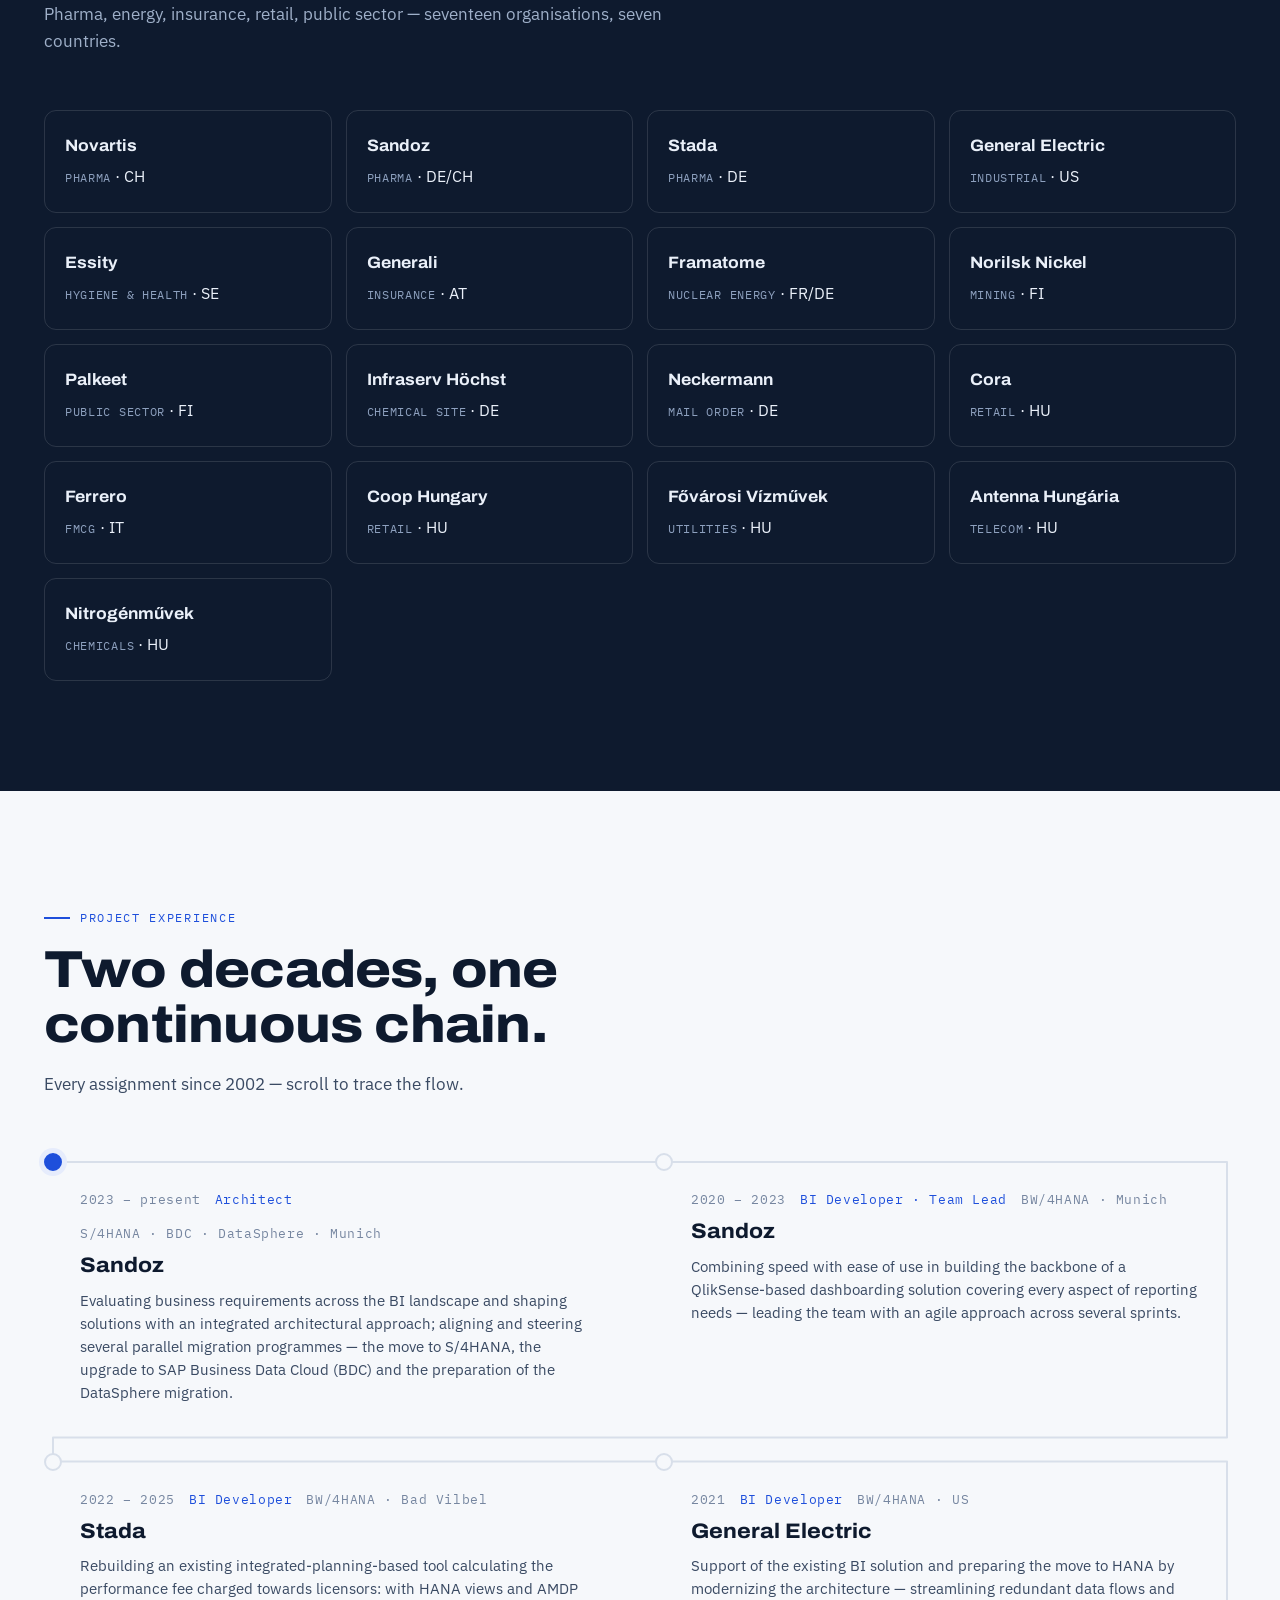
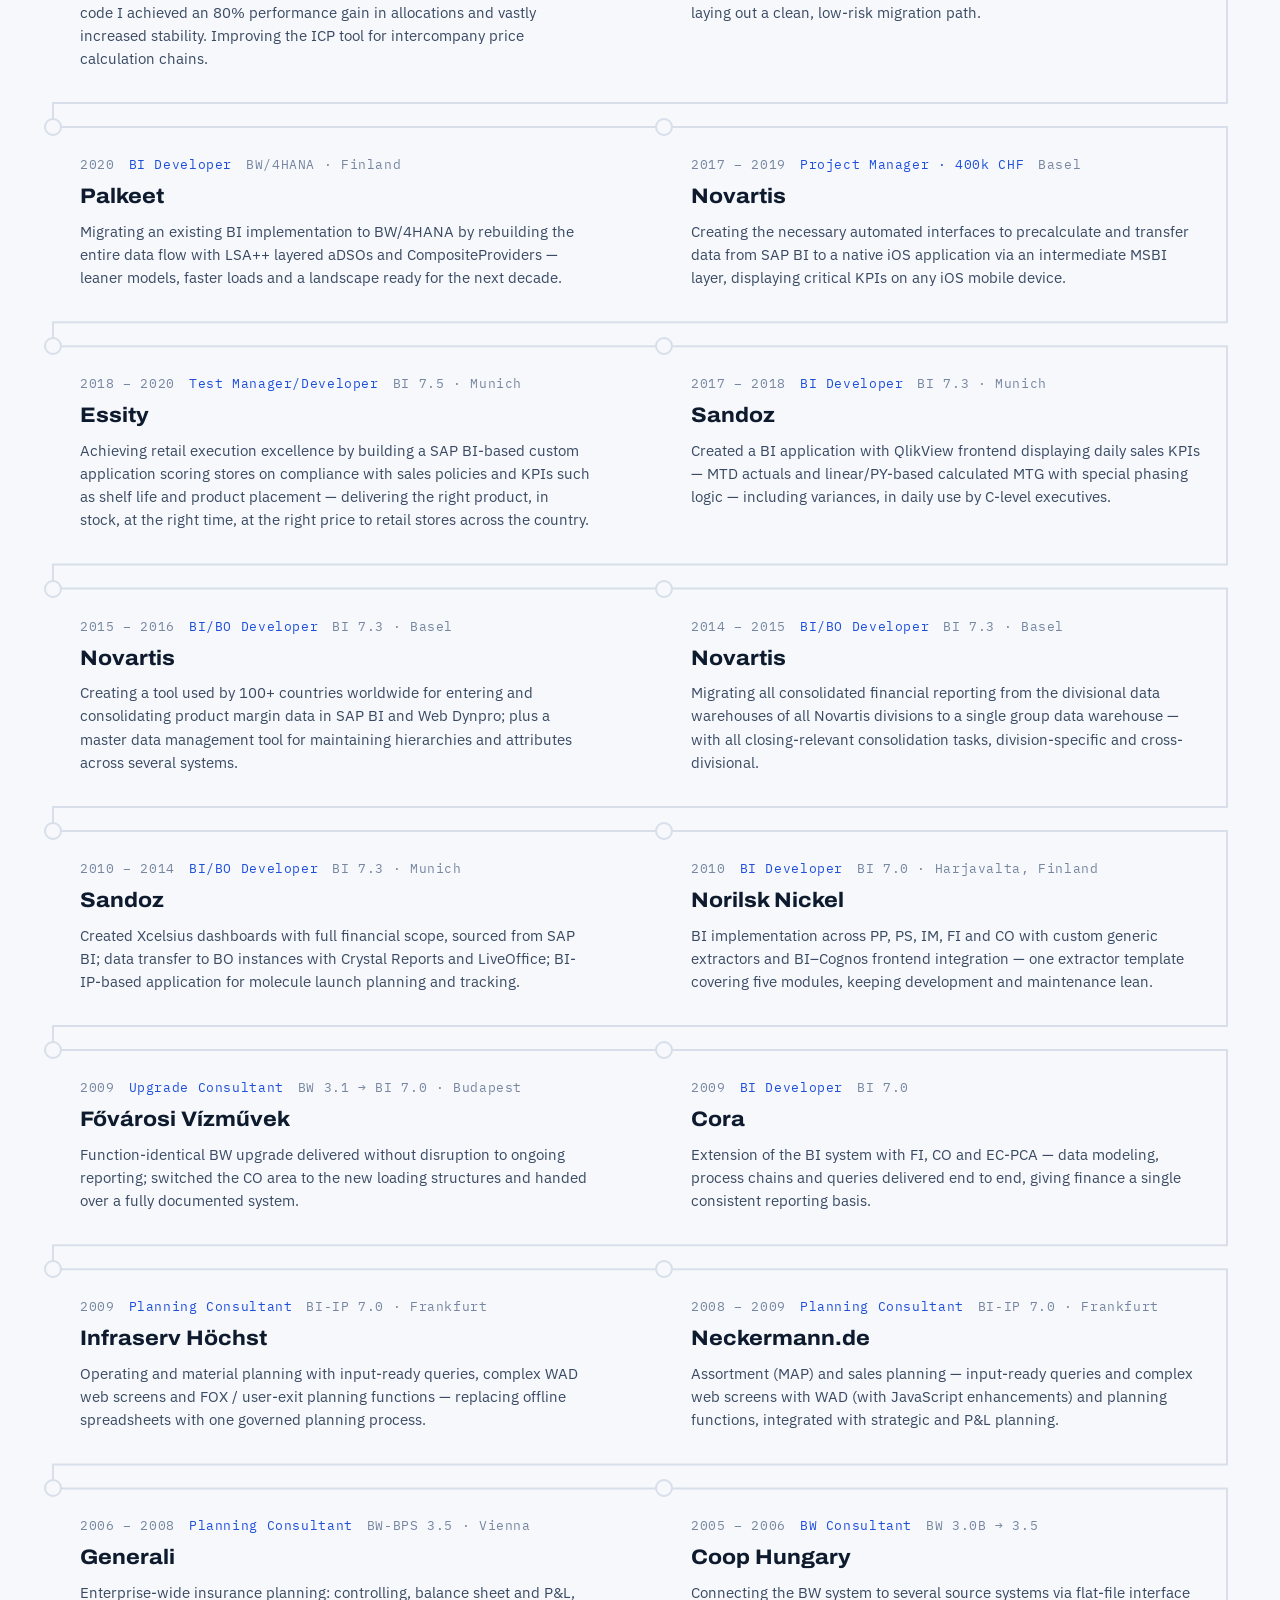
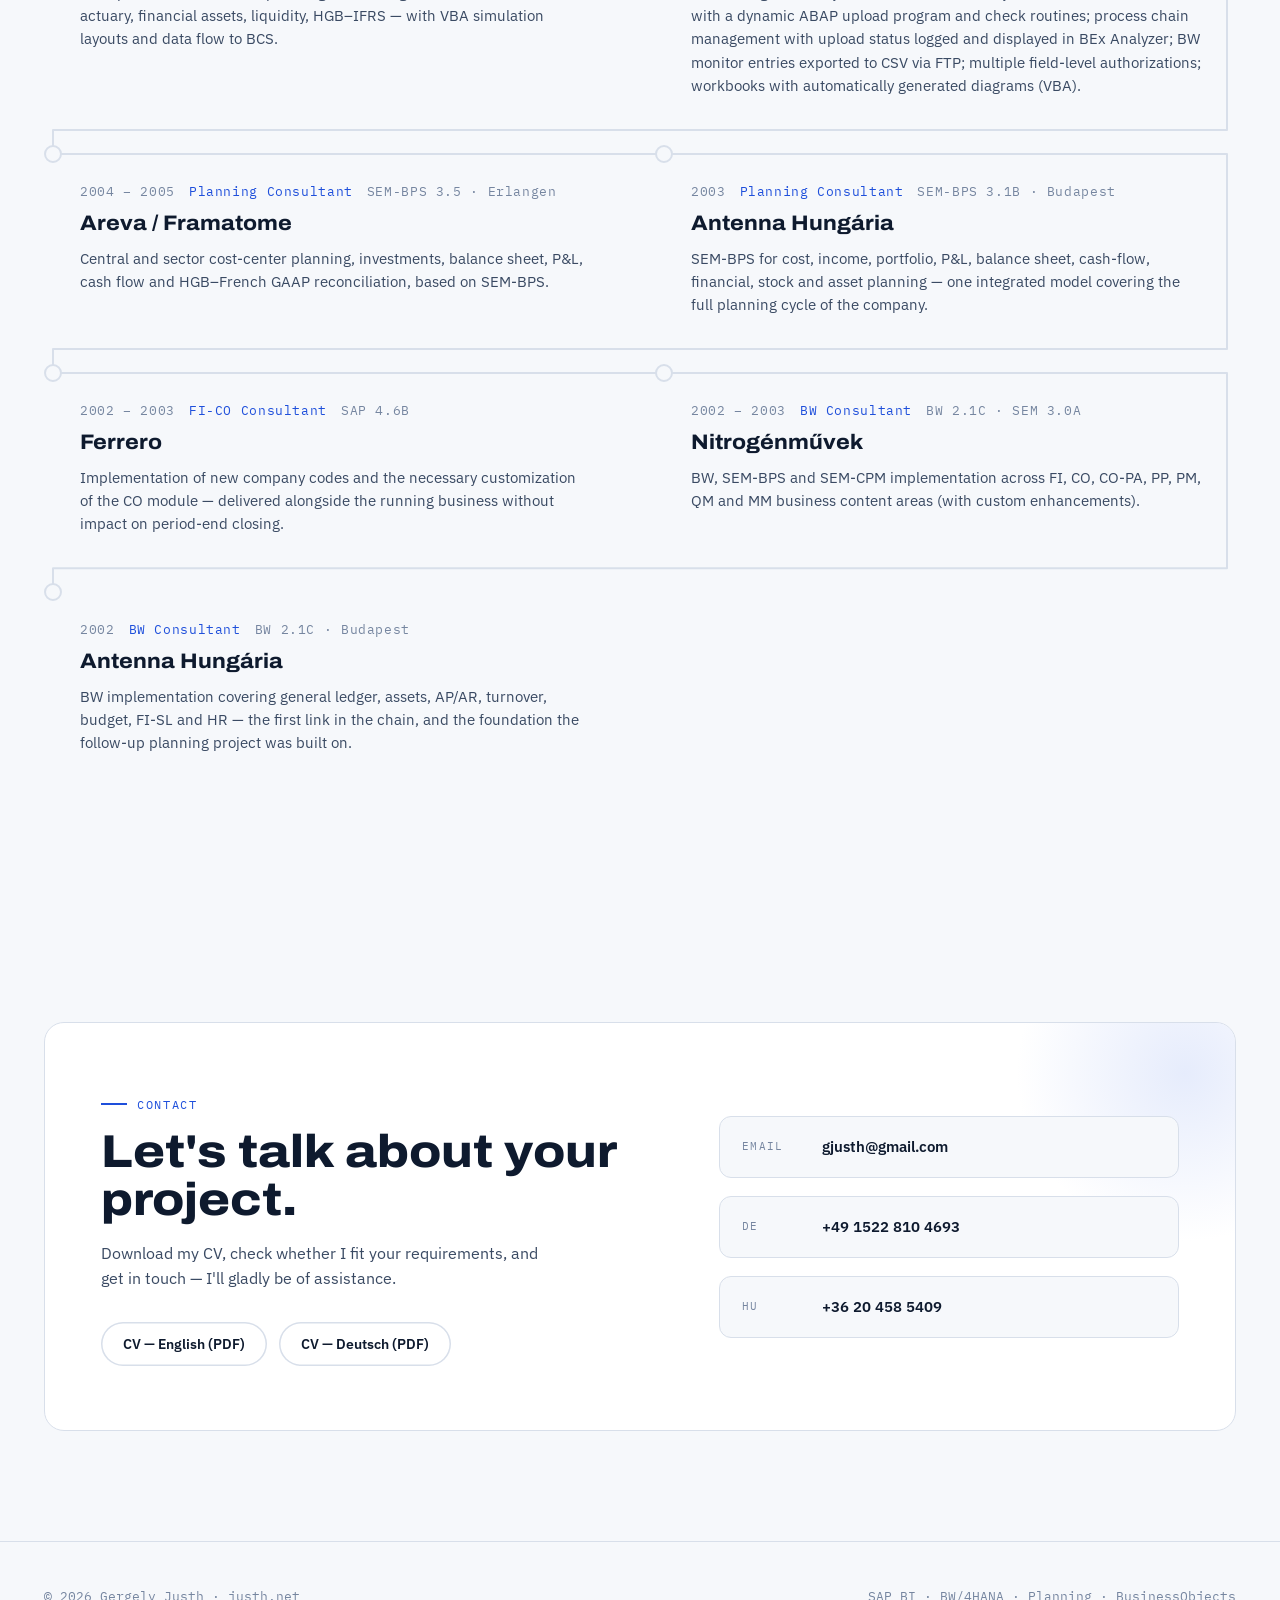
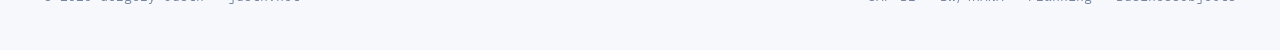
==== commit 08af75f9: "Add files via upload" ====
--- a/index.html
+++ b/index.html
@@ -18,8 +18,8 @@
     <div class="nav-links">
       <a href="#about" data-i18n="nav.about">About</a>
       <a href="#skills" data-i18n="nav.skills">Skillset</a>
+      <a href="#clients" data-i18n="nav.clients">Clients</a>
       <a href="#projects" data-i18n="nav.projects">Projects</a>
-      <a href="#clients" data-i18n="nav.clients">Clients</a>
       <a class="btn" href="mailto:gjusth@gmail.com" data-i18n="nav.cta">Get in touch</a>
     </div>
     <div class="lang-switch" role="group" aria-label="Language">
@@ -170,122 +170,6 @@
         <div class="tags"><span>Analysis auth</span><span>RSECADMIN</span><span>Custom cockpit</span></div>
         <span class="more" data-i18n="skill.more">Learn more</span>
       </a>
-    </div>
-  </div>
-</section>
-
-<section id="projects">
-  <div class="wrap">
-    <div class="sec-head">
-      <span class="eyebrow" data-i18n="projects.eyebrow">Project experience</span>
-      <h2 data-i18n="projects.h2">Two decades, one continuous chain.</h2>
-      <p data-i18n="projects.sub">Every assignment since 2002 — scroll to trace the flow.</p>
-    </div>
-    <div class="timeline" id="timeline">
-      <div class="tl-rail"></div>
-      <div class="tl-rail-fill" id="railFill"></div>
-
-      <div class="tl-item"><div class="tl-node"></div>
-        <div class="tl-meta"><span data-i18n="p0.date">2023 – present</span><span class="role" data-i18n="role.architect">Architect</span><span>S/4HANA · BDC · DataSphere · Munich</span></div>
-        <h3>Sandoz</h3><p data-i18n="p0">Evaluating business requirements across the BI landscape and shaping solutions with an integrated architectural approach; aligning and steering several parallel migration programmes — the move to S/4HANA, the upgrade to SAP Business Data Cloud (BDC) and the preparation of the DataSphere migration.</p>
-      </div>
-      <div class="tl-item"><div class="tl-node"></div>
-        <div class="tl-meta"><span>01.2020 – 06.2023</span><span class="role" data-i18n="role.teamlead">BI Developer · Team Lead</span><span>BI 7.5</span></div>
-        <h3>Sandoz</h3><p data-i18n="p1">Lead a team providing and pre-calculating data for a holistic QlikSense reporting network — desktop and mobile coverage of every reporting need.</p>
-      </div>
-      <div class="tl-item"><div class="tl-node"></div>
-        <div class="tl-meta"><span>08.2021 – 06.2023</span><span class="role" data-i18n="role.bidev">BI Developer</span><span>BW/4HANA</span></div>
-        <h3>Stada</h3><p data-i18n="p2">Enhanced the BI planning tool allocating general costs per tax regulations and calculating licensor performance fees; improved the ICP tool for intercompany price calculation chains.</p>
-      </div>
-      <div class="tl-item"><div class="tl-node"></div>
-        <div class="tl-meta"><span>04.2021 – 06.2021</span><span class="role" data-i18n="role.bidev">BI Developer</span><span>BW/4HANA</span></div>
-        <h3>General Electric</h3><p data-i18n="p3">Support of the existing BI solution and HANA migration tasks.</p>
-      </div>
-      <div class="tl-item"><div class="tl-node"></div>
-        <div class="tl-meta"><span>03.2020 – 07.2020</span><span class="role" data-i18n="role.bidev">BI Developer</span><span>BW/4HANA</span></div>
-        <h3>Palkeet</h3><p data-i18n="p4">Migrated an existing BI implementation to BW/4HANA — rebuilding the entire data flow with aDSOs and CompositeProviders.</p>
-      </div>
-      <div class="tl-item"><div class="tl-node"></div>
-        <div class="tl-meta"><span>03.2019 – 12.2019</span><span class="role" data-i18n="role.pm">Project Manager · 400k CHF</span><span>BI 7.5</span></div>
-        <h3>Sandoz</h3><p data-i18n="p5">Extended the native iOS application "Genie" with detailed data and multiple planning scenarios.</p>
-      </div>
-      <div class="tl-item"><div class="tl-node"></div>
-        <div class="tl-meta"><span>07.2018 – 04.2021</span><span class="role" data-i18n="role.testmgr">Test Manager · Backend Developer</span><span>BI 7.5 on HANA · Munich</span></div>
-        <h3>Essity</h3><p data-i18n="p6">PerfectStore application — data extraction with HANA views and Advanced DSOs.</p>
-      </div>
-      <div class="tl-item"><div class="tl-node"></div>
-        <div class="tl-meta"><span>01.2017 – 12.2018</span><span class="role" data-i18n="role.bidev">BI Developer</span><span>BI 7.3 · Munich</span></div>
-        <h3>Sandoz</h3><p data-i18n="p7">Automated interfaces transferring data from SAP BI to a native iOS app displaying critical KPIs, with MSBI as the intermediate storage layer.</p>
-      </div>
-      <div class="tl-item"><div class="tl-node"></div>
-        <div class="tl-meta"><span>01.2017 – 01.2018</span><span class="role" data-i18n="role.bidev">BI Developer</span><span>BI 7.3 · Munich</span></div>
-        <h3>Sandoz</h3><p data-i18n="p8">BI application with QlikView frontend displaying daily sales KPIs and variances.</p>
-      </div>
-      <div class="tl-item"><div class="tl-node"></div>
-        <div class="tl-meta"><span>09.2015 – 12.2016</span><span class="role" data-i18n="role.bibodev">BI/BO Developer</span><span>BI 7.3 · Basel</span></div>
-        <h3>Novartis</h3><p data-i18n="p9">Web Dynpro tool used by 100+ countries worldwide for entering and consolidating product margin data.</p>
-      </div>
-      <div class="tl-item"><div class="tl-node"></div>
-        <div class="tl-meta"><span>06.2015 – 10.2015</span><span class="role" data-i18n="role.bibodev">BI/BO Developer</span><span>BI 7.3 · Basel</span></div>
-        <h3>Novartis</h3><p data-i18n="p10">Master Data Management tool in Web Dynpro for maintaining hierarchies and attributes.</p>
-      </div>
-      <div class="tl-item"><div class="tl-node"></div>
-        <div class="tl-meta"><span>06.2014 – 06.2015</span><span class="role" data-i18n="role.bibodev">BI/BO Developer</span><span>BI 7.3 · Basel</span></div>
-        <h3>Novartis</h3><p data-i18n="p11">Migrated all consolidated financial reporting from divisional warehouses to a group data warehouse; group-wide BPC forecasting; Xcelsius dashboards migrated to QlikView.</p>
-      </div>
-      <div class="tl-item"><div class="tl-node"></div>
-        <div class="tl-meta"><span>08.2010 – 06.2014</span><span class="role" data-i18n="role.bibodev">BI/BO Developer</span><span>BI 7.3 · Munich</span></div>
-        <h3>Sandoz</h3><p data-i18n="p12">10+ Xcelsius dashboards with full financial scope; GxP-relevant LIMS quality reporting with WEBI; BI-IP molecule launch planning; BPC quality project tracking.</p>
-      </div>
-      <div class="tl-item"><div class="tl-node"></div>
-        <div class="tl-meta"><span>02.2010 – 08.2010</span><span class="role" data-i18n="role.bidev">BI Developer</span><span>BI 7.0 · Harjavalta, Finland</span></div>
-        <h3>Norilsk Nickel</h3><p data-i18n="p13">BI implementation across PP, PS, IM, FI and CO with custom generic extractors and BI–Cognos frontend integration.</p>
-      </div>
-      <div class="tl-item"><div class="tl-node"></div>
-        <div class="tl-meta"><span>10.2009 – 12.2009</span><span class="role" data-i18n="role.upgrade">Upgrade Consultant</span><span>BW 3.1 → BI 7.0 · Budapest</span></div>
-        <h3>Fővárosi Vízművek</h3><p data-i18n="p14">Function-identical BW upgrade; switch to the new loading structures for the CO area.</p>
-      </div>
-      <div class="tl-item"><div class="tl-node"></div>
-        <div class="tl-meta"><span>09.2009 – 10.2009</span><span class="role" data-i18n="role.bidev">BI Developer</span><span>BI 7.0</span></div>
-        <h3>Cora</h3><p data-i18n="p15">Extension of the BI system with FI, CO and EC-PCA — data modeling, process chains, queries.</p>
-      </div>
-      <div class="tl-item"><div class="tl-node"></div>
-        <div class="tl-meta"><span>07.2009 – 08.2009</span><span class="role" data-i18n="role.plancons">Planning Consultant</span><span>BI-IP 7.0 · Frankfurt</span></div>
-        <h3>Infraserv Höchst</h3><p data-i18n="p16">Operating and material planning with input-ready queries, complex WAD web screens and FOX / user-exit planning functions.</p>
-      </div>
-      <div class="tl-item"><div class="tl-node"></div>
-        <div class="tl-meta"><span>08.2008 – 05.2009</span><span class="role" data-i18n="role.plancons">Planning Consultant</span><span>BI-IP 7.0 · Frankfurt</span></div>
-        <h3>Neckermann.de</h3><p data-i18n="p17">Assortment (MAP) and sales planning — business blueprint, web-based prototype and interfaces to strategic and P&amp;L planning.</p>
-      </div>
-      <div class="tl-item"><div class="tl-node"></div>
-        <div class="tl-meta"><span>09.2006 – 07.2008</span><span class="role" data-i18n="role.plancons">Planning Consultant</span><span>BW-BPS 3.5 · Vienna</span></div>
-        <h3>Generali</h3><p data-i18n="p18">Enterprise-wide insurance planning: controlling, balance sheet and P&amp;L, actuary, financial assets, liquidity, HGB–IFRS — with VBA simulation layouts and data flow to BCS.</p>
-      </div>
-      <div class="tl-item"><div class="tl-node"></div>
-        <div class="tl-meta"><span>08.2005 – 02.2006</span><span class="role" data-i18n="role.bwcons">BW Consultant</span><span>BW 3.0B → 3.5</span></div>
-        <h3>Coop Hungary</h3><p data-i18n="p19">Upgrade and extension — flat-file interfaces to multiple source systems, dynamic ABAP upload programs, field-level authorizations, VBA-generated workbook diagrams.</p>
-      </div>
-      <div class="tl-item"><div class="tl-node"></div>
-        <div class="tl-meta"><span>05.2004 – 04.2005</span><span class="role" data-i18n="role.plancons">Planning Consultant</span><span>SEM-BPS 3.5 · Erlangen</span></div>
-        <h3>Areva / Framatome</h3><p data-i18n="p20">Central and sector cost-center planning, investments, balance sheet, P&amp;L, cash flow and HGB–French GAAP reconciliation.</p>
-      </div>
-      <div class="tl-item"><div class="tl-node"></div>
-        <div class="tl-meta"><span>02.2003 – 10.2003</span><span class="role" data-i18n="role.plancons">Planning Consultant</span><span>SEM-BPS 3.1B · Budapest</span></div>
-        <h3>Antenna Hungária</h3><p data-i18n="p21">SEM-BPS for cost, income, portfolio, P&amp;L, balance sheet, cash-flow, financial, stock and asset planning.</p>
-      </div>
-      <div class="tl-item"><div class="tl-node"></div>
-        <div class="tl-meta"><span>06.2002 – 03.2003</span><span class="role" data-i18n="role.bwcons">BW Consultant</span><span>BW 3.0A</span></div>
-        <h3>Ferrero</h3><p data-i18n="p22">BW implementation focused on cost center and cost element analysis.</p>
-      </div>
-      <div class="tl-item"><div class="tl-node"></div>
-        <div class="tl-meta"><span>03.2002 – 02.2003</span><span class="role" data-i18n="role.bwcons">BW Consultant</span><span>BW 2.1C · SEM 3.0A</span></div>
-        <h3>Nitrogénművek</h3><p data-i18n="p23">BW, SEM-BPS and SEM-CPM implementation across FI, CO, CO-PA, PP, PM, QM and MM business content areas.</p>
-      </div>
-      <div class="tl-item"><div class="tl-node"></div>
-        <div class="tl-meta"><span>01.2002 – 09.2002</span><span class="role" data-i18n="role.bwcons">BW Consultant</span><span>BW 2.1C · Budapest</span></div>
-        <h3>Antenna Hungária</h3><p data-i18n="p24">BW implementation covering general ledger, assets, AP/AR, turnover, budget, FI-SL and HR — the first link in the chain.</p>
-      </div>
-
     </div>
   </div>
 </section>
@@ -315,6 +199,113 @@
       <div class="client reveal d3"><b>Fővárosi Vízművek</b><span data-i18n="c.utilities">Utilities</span> · HU</div>
       <div class="client reveal d3"><b>Antenna Hungária</b><span data-i18n="c.telecom">Telecom</span> · HU</div>
       <div class="client reveal d3"><b>Nitrogénművek</b><span data-i18n="c.chemicals">Chemicals</span> · HU</div>
+    </div>
+  </div>
+</section>
+
+<section id="projects">
+  <div class="wrap">
+    <div class="sec-head">
+      <span class="eyebrow" data-i18n="projects.eyebrow">Project experience</span>
+      <h2 data-i18n="projects.h2">Two decades, one continuous chain.</h2>
+      <p data-i18n="projects.sub">Every assignment since 2002 — scroll to trace the flow.</p>
+    </div>
+    <div class="timeline" id="timeline">
+      <div class="tl-rail"></div>
+      <div class="tl-rail-fill" id="railFill"></div>
+      <div class="tl-item"><div class="tl-node"></div>
+        <div class="tl-meta"><span data-i18n="p0.date">2023 – present</span><span class="role" data-i18n="role.architect">Architect</span><span>S/4HANA · BDC · DataSphere · Munich</span></div>
+        <h3>Sandoz</h3><p data-i18n="p0">Evaluating business requirements across the BI landscape and shaping solutions with an integrated architectural approach; aligning and steering several parallel migration programmes — the move to S/4HANA, the upgrade to SAP Business Data Cloud (BDC) and the preparation of the DataSphere migration.</p>
+      </div>
+      <div class="tl-item"><div class="tl-node"></div>
+        <div class="tl-meta"><span>2020 – 2023</span><span class="role" data-i18n="role.teamlead">BI Developer · Team Lead</span><span>BW/4HANA · Munich</span></div>
+        <h3>Sandoz</h3><p data-i18n="p1">Combining speed with ease of use in building the backbone of a QlikSense-based dashboarding solution covering every aspect of reporting needs — leading the team with an agile approach across several sprints.</p>
+      </div>
+      <div class="tl-item"><div class="tl-node"></div>
+        <div class="tl-meta"><span>2022 – 2025</span><span class="role" data-i18n="role.bidev">BI Developer</span><span>BW/4HANA · Bad Vilbel</span></div>
+        <h3>Stada</h3><p data-i18n="p2">Rebuilding an existing integrated-planning-based tool calculating the performance fee charged towards licensors: with HANA views and AMDP code I achieved an 80% performance gain in allocations and vastly increased stability. Improving the ICP tool for intercompany price calculation chains.</p>
+      </div>
+      <div class="tl-item"><div class="tl-node"></div>
+        <div class="tl-meta"><span>2021</span><span class="role" data-i18n="role.bidev">BI Developer</span><span>BW/4HANA · US</span></div>
+        <h3>General Electric</h3><p data-i18n="p3">Support of the existing BI solution and preparing the move to HANA by modernizing the architecture — streamlining redundant data flows and laying out a clean, low-risk migration path.</p>
+      </div>
+      <div class="tl-item"><div class="tl-node"></div>
+        <div class="tl-meta"><span>2020</span><span class="role" data-i18n="role.bidev">BI Developer</span><span>BW/4HANA · Finland</span></div>
+        <h3>Palkeet</h3><p data-i18n="p4">Migrating an existing BI implementation to BW/4HANA by rebuilding the entire data flow with LSA++ layered aDSOs and CompositeProviders — leaner models, faster loads and a landscape ready for the next decade.</p>
+      </div>
+      <div class="tl-item"><div class="tl-node"></div>
+        <div class="tl-meta"><span>2017 – 2019</span><span class="role" data-i18n="role.pm">Project Manager · 400k CHF</span><span>Basel</span></div>
+        <h3>Novartis</h3><p data-i18n="p5">Creating the necessary automated interfaces to precalculate and transfer data from SAP BI to a native iOS application via an intermediate MSBI layer, displaying critical KPIs on any iOS mobile device.</p>
+      </div>
+      <div class="tl-item"><div class="tl-node"></div>
+        <div class="tl-meta"><span>2018 – 2020</span><span class="role" data-i18n="role.testmgr">Test Manager/Developer</span><span>BI 7.5 · Munich</span></div>
+        <h3>Essity</h3><p data-i18n="p6">Achieving retail execution excellence by building a SAP BI-based custom application scoring stores on compliance with sales policies and KPIs such as shelf life and product placement — delivering the right product, in stock, at the right time, at the right price to retail stores across the country.</p>
+      </div>
+      <div class="tl-item"><div class="tl-node"></div>
+        <div class="tl-meta"><span>2017 – 2018</span><span class="role" data-i18n="role.bidev">BI Developer</span><span>BI 7.3 · Munich</span></div>
+        <h3>Sandoz</h3><p data-i18n="p7">Created a BI application with QlikView frontend displaying daily sales KPIs — MTD actuals and linear/PY-based calculated MTG with special phasing logic — including variances, in daily use by C-level executives.</p>
+      </div>
+      <div class="tl-item"><div class="tl-node"></div>
+        <div class="tl-meta"><span>2015 – 2016</span><span class="role" data-i18n="role.bibodev">BI/BO Developer</span><span>BI 7.3 · Basel</span></div>
+        <h3>Novartis</h3><p data-i18n="p8">Creating a tool used by 100+ countries worldwide for entering and consolidating product margin data in SAP BI and Web Dynpro; plus a master data management tool for maintaining hierarchies and attributes across several systems.</p>
+      </div>
+      <div class="tl-item"><div class="tl-node"></div>
+        <div class="tl-meta"><span>2014 – 2015</span><span class="role" data-i18n="role.bibodev">BI/BO Developer</span><span>BI 7.3 · Basel</span></div>
+        <h3>Novartis</h3><p data-i18n="p9">Migrating all consolidated financial reporting from the divisional data warehouses of all Novartis divisions to a single group data warehouse — with all closing-relevant consolidation tasks, division-specific and cross-divisional.</p>
+      </div>
+      <div class="tl-item"><div class="tl-node"></div>
+        <div class="tl-meta"><span>2010 – 2014</span><span class="role" data-i18n="role.bibodev">BI/BO Developer</span><span>BI 7.3 · Munich</span></div>
+        <h3>Sandoz</h3><p data-i18n="p10">Created Xcelsius dashboards with full financial scope, sourced from SAP BI; data transfer to BO instances with Crystal Reports and LiveOffice; BI-IP-based application for molecule launch planning and tracking.</p>
+      </div>
+      <div class="tl-item"><div class="tl-node"></div>
+        <div class="tl-meta"><span>2010</span><span class="role" data-i18n="role.bidev">BI Developer</span><span>BI 7.0 · Harjavalta, Finland</span></div>
+        <h3>Norilsk Nickel</h3><p data-i18n="p11">BI implementation across PP, PS, IM, FI and CO with custom generic extractors and BI–Cognos frontend integration — one extractor template covering five modules, keeping development and maintenance lean.</p>
+      </div>
+      <div class="tl-item"><div class="tl-node"></div>
+        <div class="tl-meta"><span>2009</span><span class="role" data-i18n="role.upgrade">Upgrade Consultant</span><span>BW 3.1 → BI 7.0 · Budapest</span></div>
+        <h3>Fővárosi Vízművek</h3><p data-i18n="p12">Function-identical BW upgrade delivered without disruption to ongoing reporting; switched the CO area to the new loading structures and handed over a fully documented system.</p>
+      </div>
+      <div class="tl-item"><div class="tl-node"></div>
+        <div class="tl-meta"><span>2009</span><span class="role" data-i18n="role.bidev">BI Developer</span><span>BI 7.0</span></div>
+        <h3>Cora</h3><p data-i18n="p13">Extension of the BI system with FI, CO and EC-PCA — data modeling, process chains and queries delivered end to end, giving finance a single consistent reporting basis.</p>
+      </div>
+      <div class="tl-item"><div class="tl-node"></div>
+        <div class="tl-meta"><span>2009</span><span class="role" data-i18n="role.plancons">Planning Consultant</span><span>BI-IP 7.0 · Frankfurt</span></div>
+        <h3>Infraserv Höchst</h3><p data-i18n="p14">Operating and material planning with input-ready queries, complex WAD web screens and FOX / user-exit planning functions — replacing offline spreadsheets with one governed planning process.</p>
+      </div>
+      <div class="tl-item"><div class="tl-node"></div>
+        <div class="tl-meta"><span>2008 – 2009</span><span class="role" data-i18n="role.plancons">Planning Consultant</span><span>BI-IP 7.0 · Frankfurt</span></div>
+        <h3>Neckermann.de</h3><p data-i18n="p15">Assortment (MAP) and sales planning — input-ready queries and complex web screens with WAD (with JavaScript enhancements) and planning functions, integrated with strategic and P&amp;L planning.</p>
+      </div>
+      <div class="tl-item"><div class="tl-node"></div>
+        <div class="tl-meta"><span>2006 – 2008</span><span class="role" data-i18n="role.plancons">Planning Consultant</span><span>BW-BPS 3.5 · Vienna</span></div>
+        <h3>Generali</h3><p data-i18n="p16">Enterprise-wide insurance planning: controlling, balance sheet and P&amp;L, actuary, financial assets, liquidity, HGB–IFRS — with VBA simulation layouts and data flow to BCS.</p>
+      </div>
+      <div class="tl-item"><div class="tl-node"></div>
+        <div class="tl-meta"><span>2005 – 2006</span><span class="role" data-i18n="role.bwcons">BW Consultant</span><span>BW 3.0B → 3.5</span></div>
+        <h3>Coop Hungary</h3><p data-i18n="p17">Connecting the BW system to several source systems via flat-file interface with a dynamic ABAP upload program and check routines; process chain management with upload status logged and displayed in BEx Analyzer; BW monitor entries exported to CSV via FTP; multiple field-level authorizations; workbooks with automatically generated diagrams (VBA).</p>
+      </div>
+      <div class="tl-item"><div class="tl-node"></div>
+        <div class="tl-meta"><span>2004 – 2005</span><span class="role" data-i18n="role.plancons">Planning Consultant</span><span>SEM-BPS 3.5 · Erlangen</span></div>
+        <h3>Areva / Framatome</h3><p data-i18n="p18">Central and sector cost-center planning, investments, balance sheet, P&amp;L, cash flow and HGB–French GAAP reconciliation, based on SEM-BPS.</p>
+      </div>
+      <div class="tl-item"><div class="tl-node"></div>
+        <div class="tl-meta"><span>2003</span><span class="role" data-i18n="role.plancons">Planning Consultant</span><span>SEM-BPS 3.1B · Budapest</span></div>
+        <h3>Antenna Hungária</h3><p data-i18n="p19">SEM-BPS for cost, income, portfolio, P&amp;L, balance sheet, cash-flow, financial, stock and asset planning — one integrated model covering the full planning cycle of the company.</p>
+      </div>
+      <div class="tl-item"><div class="tl-node"></div>
+        <div class="tl-meta"><span>2002 – 2003</span><span class="role" data-i18n="role.fico">FI-CO Consultant</span><span>SAP 4.6B</span></div>
+        <h3>Ferrero</h3><p data-i18n="p20">Implementation of new company codes and the necessary customization of the CO module — delivered alongside the running business without impact on period-end closing.</p>
+      </div>
+      <div class="tl-item"><div class="tl-node"></div>
+        <div class="tl-meta"><span>2002 – 2003</span><span class="role" data-i18n="role.bwcons">BW Consultant</span><span>BW 2.1C · SEM 3.0A</span></div>
+        <h3>Nitrogénművek</h3><p data-i18n="p21">BW, SEM-BPS and SEM-CPM implementation across FI, CO, CO-PA, PP, PM, QM and MM business content areas (with custom enhancements).</p>
+      </div>
+      <div class="tl-item"><div class="tl-node"></div>
+        <div class="tl-meta"><span>2002</span><span class="role" data-i18n="role.bwcons">BW Consultant</span><span>BW 2.1C · Budapest</span></div>
+        <h3>Antenna Hungária</h3><p data-i18n="p22">BW implementation covering general ledger, assets, AP/AR, turnover, budget, FI-SL and HR — the first link in the chain, and the foundation the follow-up planning project was built on.</p>
+      </div>
+
     </div>
   </div>
 </section>
@@ -384,34 +375,33 @@
   "skill.auth.t":"Berechtigungen","skill.auth.d":"Analyseberechtigungskonzepte bis hin zu einem eigenen Cockpit für mehrere berechtigungsrelevante Dimensionen.",
   "projects.eyebrow":"Projekterfahrung","projects.h2":"Zwei Jahrzehnte, eine durchgehende Kette.",
   "projects.sub":"Alle Einsätze seit 2002 – scrollen Sie entlang des Datenflusses.",
-  "p0.date":"2023 – heute","role.architect":"Architekt","p0":"Bewertung der fachlichen Anforderungen über die gesamte BI-Landschaft und Gestaltung von Lösungen mit einem integrierten Architekturansatz; Abstimmung und Steuerung mehrerer paralleler Migrationsprojekte – der Umstieg auf S/4HANA, das Upgrade auf SAP Business Data Cloud (BDC) und die Vorbereitung der DataSphere-Migration.",
+  "p0.date":"2023 – heute","role.architect":"Architekt","role.fico":"FI-CO-Berater",
   "role.bidev":"BI-Entwickler","role.teamlead":"BI-Entwickler · Teamleiter","role.pm":"Projektleiter · 400k CHF",
-  "role.testmgr":"Testmanager · Backend-Entwickler","role.bibodev":"BI/BO-Entwickler","role.upgrade":"Upgrade-Berater",
+  "role.testmgr":"Testmanager/Entwickler","role.bibodev":"BI/BO-Entwickler","role.upgrade":"Upgrade-Berater",
   "role.plancons":"Planungsberater","role.bwcons":"BW-Berater",
-  "p1":"Leitung eines Teams zur Bereitstellung und Vorberechnung der Daten für ein ganzheitliches QlikSense-Berichtsnetzwerk – Desktop- und Mobile-Abdeckung aller Reporting-Anforderungen.",
-  "p2":"Erweiterung des BI-Planungstools zur Verteilung von Gemeinkosten gemäß Steuervorschriften und zur Berechnung von Lizenzgeber-Performance-Fees; Verbesserung des ICP-Tools für konzerninterne Preiskalkulationsketten.",
-  "p3":"Support der bestehenden BI-Lösung und Aufgaben der HANA-Migration.",
-  "p4":"Migration einer bestehenden BI-Implementierung nach BW/4HANA – Neuaufbau des gesamten Datenflusses mit aDSOs und CompositeProvidern.",
-  "p5":"Erweiterung der nativen iOS-App „Genie“ um Detaildaten und mehrere Planungsszenarien.",
-  "p6":"PerfectStore-Anwendung – Datenextraktion mit HANA-Views und Advanced DSOs.",
-  "p7":"Automatisierte Schnittstellen zur Übertragung von SAP-BI-Daten in eine native iOS-App mit kritischen KPIs, mit MSBI als Zwischenspeicher.",
-  "p8":"BI-Anwendung mit QlikView-Frontend zur Anzeige täglicher Vertriebs-KPIs und Abweichungen.",
-  "p9":"Web-Dynpro-Tool, das weltweit von über 100 Ländern zur Erfassung und Konsolidierung von Produktmargendaten genutzt wird.",
-  "p10":"Stammdaten-Management-Tool in Web Dynpro zur Pflege von Hierarchien und Attributen.",
-  "p11":"Migration des gesamten konsolidierten Finanzreportings aus Divisions-Warehouses in ein Konzern-Data-Warehouse; konzernweite BPC-Forecasts; Migration der Xcelsius-Dashboards nach QlikView.",
-  "p12":"Über 10 Xcelsius-Dashboards mit vollem Finanzumfang; GxP-relevantes LIMS-Qualitätsreporting mit WEBI; BI-IP-Molecule-Launch-Planung; BPC-Qualitätsprojektverfolgung.",
-  "p13":"BI-Implementierung über PP, PS, IM, FI und CO mit eigenentwickelten generischen Extraktoren und BI–Cognos-Frontend-Integration.",
-  "p14":"Funktionsidentisches BW-Upgrade; Umstellung auf die neuen Ladestrukturen im CO-Bereich.",
-  "p15":"Erweiterung des BI-Systems um FI, CO und EC-PCA – Datenmodellierung, Prozessketten, Queries.",
-  "p16":"Betriebs- und Materialplanung mit eingabebereiten Queries, komplexen WAD-Webmasken und FOX-/User-Exit-Planungsfunktionen.",
-  "p17":"Sortiments- (MAP) und Absatzplanung – Fachkonzept, webbasierter Prototyp und Schnittstellen zur strategischen und GuV-Planung.",
-  "p18":"Unternehmensweite Versicherungsplanung: Controlling, Bilanz und GuV, Aktuariat, Finanzanlagen, Liquidität, HGB–IFRS – mit VBA-Simulationslayouts und Datenfluss nach BCS.",
-  "p19":"Upgrade und Erweiterung – Flatfile-Schnittstellen zu mehreren Quellsystemen, dynamische ABAP-Upload-Programme, Berechtigungen auf Feldebene, VBA-generierte Workbook-Diagramme.",
-  "p20":"Zentrale und Sektor-Kostenstellenplanung, Investitionen, Bilanz, GuV, Cashflow und HGB–French-GAAP-Überleitung.",
-  "p21":"SEM-BPS für Kosten-, Ertrags-, Portfolio-, GuV-, Bilanz-, Cashflow-, Finanz-, Bestands- und Anlagenplanung.",
-  "p22":"BW-Implementierung mit Fokus auf Kostenstellen- und Kostenartenanalyse.",
-  "p23":"BW-, SEM-BPS- und SEM-CPM-Implementierung über die Business-Content-Bereiche FI, CO, CO-PA, PP, PM, QM und MM.",
-  "p24":"BW-Implementierung für Hauptbuch, Anlagen, Kreditoren/Debitoren, Umsatz, Budget, FI-SL und HR – das erste Glied der Kette.",
+  "p0":"Bewertung der fachlichen Anforderungen über die gesamte BI-Landschaft und Gestaltung von Lösungen mit einem integrierten Architekturansatz; Abstimmung und Steuerung mehrerer paralleler Migrationsprojekte – der Umstieg auf S/4HANA, das Upgrade auf SAP Business Data Cloud (BDC) und die Vorbereitung der DataSphere-Migration.",
+  "p1":"Geschwindigkeit und Benutzerfreundlichkeit vereint beim Aufbau des Backbones einer QlikSense-basierten Dashboarding-Lösung, die sämtliche Reporting-Anforderungen abdeckt – mit agiler Führung des Teams über mehrere Sprints hinweg.",
+  "p2":"Neuaufbau eines bestehenden, auf integrierter Planung basierenden Tools zur Berechnung der Performance-Fee gegenüber Lizenzgebern: Mit HANA Views und AMDP-Code erreichte ich 80 % Performance-Gewinn bei den Allokationen und deutlich höhere Stabilität. Verbesserung des ICP-Tools für konzerninterne Preiskalkulationsketten.",
+  "p3":"Support der bestehenden BI-Lösung und Vorbereitung des HANA-Umstiegs durch Modernisierung der Architektur – Straffung redundanter Datenflüsse und ein sauberer, risikoarmer Migrationspfad.",
+  "p4":"Migration einer bestehenden BI-Implementierung nach BW/4HANA durch Neuaufbau des gesamten Datenflusses mit LSA++-geschichteten aDSOs und CompositeProvidern – schlankere Modelle, schnellere Ladeläufe und eine Landschaft, die für das nächste Jahrzehnt bereit ist.",
+  "p5":"Aufbau der notwendigen automatisierten Schnittstellen zur Vorberechnung und Übertragung von SAP-BI-Daten über eine MSBI-Zwischenschicht in eine native iOS-App, die kritische KPIs auf jedem iOS-Gerät darstellt.",
+  "p6":"Retail-Execution-Exzellenz durch eine SAP-BI-basierte Individualanwendung, die Filialen nach der Einhaltung von Vertriebsrichtlinien und KPIs wie Haltbarkeit und Produktplatzierung bewertet – damit das richtige Produkt, vorrätig, zur richtigen Zeit und zum richtigen Preis in die Filialen im ganzen Land kommt.",
+  "p7":"BI-Anwendung mit QlikView-Frontend für tägliche Vertriebs-KPIs – MTD-Ist-Daten und linear/vorjahresbasiert berechnetes MTG mit spezieller Phasing-Logik – inklusive Abweichungen, täglich genutzt von C-Level-Führungskräften.",
+  "p8":"Tool, das weltweit von über 100 Ländern zur Erfassung und Konsolidierung von Produktmargendaten in SAP BI und Web Dynpro genutzt wird; dazu ein Stammdaten-Tool zur Pflege von Hierarchien und Attributen über mehrere Systeme hinweg.",
+  "p9":"Migration des gesamten konsolidierten Finanzreportings aus den Divisions-Data-Warehouses aller Novartis-Divisionen in ein einziges Konzern-Data-Warehouse – mit allen abschlussrelevanten Konsolidierungsaufgaben, divisionsspezifisch und divisionsübergreifend.",
+  "p10":"Xcelsius-Dashboards mit vollem Finanzumfang auf SAP-BI-Basis; Datentransfer zu BO-Instanzen mit Crystal Reports und LiveOffice; BI-IP-basierte Anwendung für Molecule-Launch-Planung und -Tracking.",
+  "p11":"BI-Implementierung über PP, PS, IM, FI und CO mit eigenentwickelten generischen Extraktoren und BI–Cognos-Frontend-Integration – eine Extraktor-Vorlage für fünf Module, für schlanke Entwicklung und Wartung.",
+  "p12":"Funktionsidentisches BW-Upgrade ohne Unterbrechung des laufenden Reportings; Umstellung des CO-Bereichs auf die neuen Ladestrukturen und Übergabe eines vollständig dokumentierten Systems.",
+  "p13":"Erweiterung des BI-Systems um FI, CO und EC-PCA – Datenmodellierung, Prozessketten und Queries durchgängig geliefert, mit einer einheitlichen, konsistenten Reporting-Basis für die Finanzabteilung.",
+  "p14":"Betriebs- und Materialplanung mit eingabebereiten Queries, komplexen WAD-Webmasken und FOX-/User-Exit-Planungsfunktionen – Offline-Tabellen ersetzt durch einen einzigen, kontrollierten Planungsprozess.",
+  "p15":"Sortiments- (MAP) und Absatzplanung – eingabebereite Queries und komplexe Webmasken mit WAD (mit JavaScript-Erweiterungen) und Planungsfunktionen, integriert mit der strategischen und der GuV-Planung.",
+  "p16":"Unternehmensweite Versicherungsplanung: Controlling, Bilanz und GuV, Aktuariat, Finanzanlagen, Liquidität, HGB–IFRS – mit VBA-Simulationslayouts und Datenfluss nach BCS.",
+  "p17":"Anbindung des BW-Systems an mehrere Quellsysteme per Flatfile-Schnittstelle mit dynamischem ABAP-Upload-Programm und Prüfroutinen; Prozesskettenmanagement mit Upload-Status-Protokollierung und -Anzeige im BEx Analyzer; Export der BW-Monitor-Einträge als CSV per FTP; mehrfache Berechtigungen auf Feldebene; Workbooks mit automatisch generierten Diagrammen (VBA).",
+  "p18":"Zentrale und Sektor-Kostenstellenplanung, Investitionen, Bilanz, GuV, Cashflow und HGB–French-GAAP-Überleitung auf SEM-BPS-Basis.",
+  "p19":"SEM-BPS für Kosten-, Ertrags-, Portfolio-, GuV-, Bilanz-, Cashflow-, Finanz-, Bestands- und Anlagenplanung – ein integriertes Modell für den gesamten Planungszyklus des Unternehmens.",
+  "p20":"Einführung neuer Buchungskreise und die dafür notwendige Anpassung (Customizing) des CO-Moduls – parallel zum laufenden Geschäft geliefert, ohne Auswirkungen auf den Periodenabschluss.",
+  "p21":"BW-, SEM-BPS- und SEM-CPM-Implementierung über die Business-Content-Bereiche FI, CO, CO-PA, PP, PM, QM und MM (mit Eigenentwicklungen).",
+  "p22":"BW-Implementierung für Hauptbuch, Anlagen, Kreditoren/Debitoren, Umsatz, Budget, FI-SL und HR – das erste Glied der Kette und das Fundament für das anschließende Planungsprojekt.",
   "clients.eyebrow":"Referenzen","clients.h2":"Vertrauen über Branchen und Grenzen hinweg.",
   "clients.sub":"Pharma, Energie, Versicherung, Handel, öffentlicher Sektor – siebzehn Organisationen, sieben Länder.",
   "c.pharma":"Pharma","c.industrial":"Industrie","c.hygiene":"Hygiene &amp; Gesundheit","c.insurance":"Versicherung",
@@ -448,34 +438,33 @@
   "skill.auth.t":"Jogosultságok","skill.auth.d":"Elemzési jogosultsági koncepciók egészen egy saját cockpitig, amely több jogosultsági dimenziót kezel.",
   "projects.eyebrow":"Projekttapasztalat","projects.h2":"Két évtized, egyetlen összefüggő lánc.",
   "projects.sub":"Minden megbízás 2002 óta – görgessen végig az adatfolyamon.",
-  "p0.date":"2023 – jelenleg","role.architect":"Architekt","p0":"Az üzleti követelmények átfogó értékelése a teljes BI-környezetben, és integrált architektúra-szemléletű megoldások kialakítása; több párhuzamos migrációs projekt összehangolása és irányítása – az S/4HANA-ra való átállás, a SAP Business Data Cloud (BDC) upgrade és a DataSphere-migráció előkészítése.",
+  "p0.date":"2023 – jelenleg","role.architect":"Architekt","role.fico":"FI-CO tanácsadó",
   "role.bidev":"BI-fejlesztő","role.teamlead":"BI-fejlesztő · csapatvezető","role.pm":"Projektvezető · 400k CHF",
-  "role.testmgr":"Tesztmenedzser · backend-fejlesztő","role.bibodev":"BI/BO-fejlesztő","role.upgrade":"Upgrade-tanácsadó",
+  "role.testmgr":"Tesztmenedzser/fejlesztő","role.bibodev":"BI/BO-fejlesztő","role.upgrade":"Upgrade-tanácsadó",
   "role.plancons":"Tervezési tanácsadó","role.bwcons":"BW-tanácsadó",
-  "p1":"Csapat vezetése, amely egy átfogó QlikSense-riportinghálózat adatait állította elő és előszámította – asztali és mobil lefedettséggel minden riportingigényre.",
-  "p2":"Az általános költségeket adószabályok szerint felosztó és a licencadói sikerdíjakat számító BI-tervezőeszköz továbbfejlesztése; az ICP-eszköz javítása a vállalatközi árkalkulációs láncokhoz.",
-  "p3":"A meglévő BI-megoldás támogatása és HANA-migrációs feladatok.",
-  "p4":"Meglévő BI-implementáció migrálása BW/4HANA-ra – a teljes adatfolyam újraépítése aDSO-kkal és CompositeProviderekkel.",
-  "p5":"A natív iOS-alkalmazás („Genie”) kibővítése részletes adatokkal és több tervezési forgatókönyvvel.",
-  "p6":"PerfectStore-alkalmazás – adatkinyerés HANA-view-kkal és Advanced DSO-kkal.",
-  "p7":"Automatizált interfészek SAP BI-adatok átvitelére egy kritikus KPI-kat megjelenítő natív iOS-appba, MSBI köztes tárolóréteggel.",
-  "p8":"BI-alkalmazás QlikView-frontenddel a napi értékesítési KPI-k és eltérések megjelenítésére.",
-  "p9":"Web Dynpro-eszköz, amelyet világszerte több mint 100 ország használ termékmarzs-adatok rögzítésére és konszolidálására.",
-  "p10":"Törzsadat-kezelő eszköz Web Dynpróban hierarchiák és attribútumok karbantartására.",
-  "p11":"A teljes konszolidált pénzügyi riporting migrálása a divíziós adattárházakból csoportszintű adattárházba; csoportszintű BPC-előrejelzések; az Xcelsius-dashboardok átültetése QlikView-ra.",
-  "p12":"10+ Xcelsius-dashboard teljes pénzügyi lefedettséggel; GxP-releváns LIMS-minőségi riporting WEBI-vel; BI-IP molekulabevezetési tervezés; BPC minőségi projektkövetés.",
-  "p13":"BI-implementáció a PP, PS, IM, FI és CO területeken, egyedi generikus extraktorokkal és BI–Cognos frontend-integrációval.",
-  "p14":"Funkcionálisan azonos BW-upgrade; áttérés az új betöltési struktúrákra a CO-területen.",
-  "p15":"A BI-rendszer bővítése FI-, CO- és EC-PCA-területekkel – adatmodellezés, folyamatláncok, lekérdezések.",
-  "p16":"Üzemi és anyagtervezés beviteli lekérdezésekkel, összetett WAD-webfelületekkel és FOX/user-exit tervezési funkciókkal.",
-  "p17":"Szortiment- (MAP) és értékesítéstervezés – üzleti koncepció, webalapú prototípus, valamint interfészek a stratégiai és eredménytervezéshez.",
-  "p18":"Vállalatszintű biztosítói tervezés: kontrolling, mérleg és eredménykimutatás, aktuárius, pénzügyi eszközök, likviditás, HGB–IFRS – VBA-szimulációs elrendezésekkel és BCS felé irányuló adatfolyammal.",
-  "p19":"Upgrade és bővítés – flatfile-interfészek több forrásrendszerhez, dinamikus ABAP-feltöltőprogramok, mezőszintű jogosultságok, VBA-val generált workbook-diagramok.",
-  "p20":"Központi és szektorszintű költséghely-tervezés, beruházások, mérleg, eredménykimutatás, cash flow és HGB–francia GAAP egyeztetés.",
-  "p21":"SEM-BPS költség-, bevétel-, portfólió-, eredmény-, mérleg-, cash flow-, pénzügyi, készlet- és eszköztervezéshez.",
-  "p22":"BW-implementáció költséghely- és költségnem-elemzési fókusszal.",
-  "p23":"BW-, SEM-BPS- és SEM-CPM-implementáció az FI, CO, CO-PA, PP, PM, QM és MM business content területeken.",
-  "p24":"BW-implementáció a főkönyv, tárgyi eszközök, szállítók/vevők, forgalom, büdzsé, FI-SL és HR területekre – a lánc első szeme.",
+  "p0":"Az üzleti követelmények átfogó értékelése a teljes BI-környezetben, és integrált architektúra-szemléletű megoldások kialakítása; több párhuzamos migrációs projekt összehangolása és irányítása – az S/4HANA-ra való átállás, a SAP Business Data Cloud (BDC) upgrade és a DataSphere-migráció előkészítése.",
+  "p1":"Gyorsaság és felhasználóbarátság együtt egy QlikSense-alapú dashboarding-megoldás gerincének felépítésében, amely a riportingigények minden területét lefedi – a csapatot agilis módszertannal vezetve, több sprinten át.",
+  "p2":"Egy meglévő, integrált tervezésre épülő eszköz újraépítése, amely a licencadók felé felszámított sikerdíjat számítja: HANA view-kkal és AMDP-kóddal 80% teljesítménynövekedést értem el az allokációkban, jelentősen növelve a stabilitást. Az ICP-eszköz fejlesztése a vállalatközi árkalkulációs láncokhoz.",
+  "p3":"A meglévő BI-megoldás támogatása és a HANA-átállás előkészítése az architektúra modernizálásával – redundáns adatfolyamok egyszerűsítése és egy tiszta, alacsony kockázatú migrációs útvonal kialakítása.",
+  "p4":"Meglévő BI-implementáció migrálása BW/4HANA-ra a teljes adatfolyam újraépítésével, LSA++ rétegzett aDSO-kkal és CompositeProviderekkel – karcsúbb modellek, gyorsabb betöltések és egy következő évtizedre kész rendszer.",
+  "p5":"A szükséges automatizált interfészek kialakítása SAP BI-adatok előszámítására és átvitelére egy köztes MSBI-rétegen keresztül egy natív iOS-alkalmazásba, amely kritikus KPI-kat jelenít meg bármely iOS-eszközön.",
+  "p6":"Retail execution kiválóság egy SAP BI-alapú egyedi alkalmazással, amely az üzleteket az értékesítési irányelvek betartása és olyan KPI-k alapján pontozza, mint az eltarthatóság és a termékelhelyezés – hogy a megfelelő termék, készleten, időben és jó áron jusson el az ország üzleteibe.",
+  "p7":"BI-alkalmazás QlikView-frontenddel a napi értékesítési KPI-khoz – MTD tényadatok és lineáris/előző éves alapú, speciális fázislogikával számított MTG – eltérésekkel együtt, C-szintű vezetők napi használatában.",
+  "p8":"Világszerte több mint 100 ország által használt eszköz termékmarzs-adatok rögzítésére és konszolidálására SAP BI-ban és Web Dynpróban; emellett törzsadat-kezelő eszköz hierarchiák és attribútumok több rendszeren átívelő karbantartására.",
+  "p9":"A teljes konszolidált pénzügyi riporting migrálása a Novartis-divíziók saját adattárházaiból egyetlen csoportszintű adattárházba – az összes zárásreleváns konszolidációs feladattal, divíziós és divízióközi szinten.",
+  "p10":"Xcelsius-dashboardok teljes pénzügyi lefedettséggel SAP BI-forrásból; adatátvitel BO-példányokba Crystal Reports-szal és LiveOffice-szal; BI-IP-alapú alkalmazás molekulabevezetési tervezéshez és követéshez.",
+  "p11":"BI-implementáció a PP, PS, IM, FI és CO területeken, egyedi generikus extraktorokkal és BI–Cognos frontend-integrációval – egyetlen extraktorsablon öt modulra, karcsú fejlesztéssel és karbantartással.",
+  "p12":"Funkcionálisan azonos BW-upgrade a folyamatban lévő riporting megszakítása nélkül; a CO-terület átállítása az új betöltési struktúrákra és egy teljesen dokumentált rendszer átadása.",
+  "p13":"A BI-rendszer bővítése FI-, CO- és EC-PCA-területekkel – adatmodellezés, folyamatláncok és lekérdezések elejétől a végéig, egységes és konzisztens riportingalapot adva a pénzügynek.",
+  "p14":"Üzemi és anyagtervezés beviteli lekérdezésekkel, összetett WAD-webfelületekkel és FOX/user-exit tervezési funkciókkal – az offline táblázatokat egyetlen, kontrollált tervezési folyamat váltotta fel.",
+  "p15":"Szortiment- (MAP) és értékesítéstervezés – beviteli lekérdezések és összetett webes felületek WAD-dal (JavaScript-bővítésekkel) és tervezési funkciókkal, a stratégiai és az eredménytervezéssel integrálva.",
+  "p16":"Vállalatszintű biztosítói tervezés: kontrolling, mérleg és eredménykimutatás, aktuárius, pénzügyi eszközök, likviditás, HGB–IFRS – VBA-szimulációs elrendezésekkel és BCS felé irányuló adatfolyammal.",
+  "p17":"A BW-rendszer több forrásrendszerhez kapcsolása flatfile-interfésszel, dinamikus ABAP-feltöltőprogrammal és ellenőrzőrutinokkal; folyamatlánc-kezelés a feltöltési státusz naplózásával és BEx Analyzerben való megjelenítésével; BW-monitorbejegyzések exportja CSV-be FTP-n; többszörös mezőszintű jogosultságok; automatikusan generált diagramos munkafüzetek (VBA).",
+  "p18":"Központi és szektorszintű költséghely-tervezés, beruházások, mérleg, eredménykimutatás, cash flow és HGB–francia GAAP egyeztetés SEM-BPS-alapon.",
+  "p19":"SEM-BPS költség-, bevétel-, portfólió-, eredmény-, mérleg-, cash flow-, pénzügyi, készlet- és eszköztervezéshez – egyetlen integrált modell a vállalat teljes tervezési ciklusára.",
+  "p20":"Új vállalatkódok bevezetése és a CO-modul ehhez szükséges testreszabása – a futó üzletmenettel párhuzamosan, a zárási folyamatok zavarása nélkül.",
+  "p21":"BW-, SEM-BPS- és SEM-CPM-implementáció az FI, CO, CO-PA, PP, PM, QM és MM business content területeken (egyedi bővítésekkel).",
+  "p22":"BW-implementáció a főkönyv, tárgyi eszközök, szállítók/vevők, forgalom, büdzsé, FI-SL és HR területekre – a lánc első szeme, és az alap, amelyre a későbbi tervezési projekt épült.",
   "clients.eyebrow":"Ügyfelek","clients.h2":"Bizalom iparágakon és határokon át.",
   "clients.sub":"Gyógyszeripar, energia, biztosítás, kereskedelem, közszféra – tizenhét szervezet, hét ország.",
   "c.pharma":"Gyógyszeripar","c.industrial":"Ipar","c.hygiene":"Higiénia és egészség","c.insurance":"Biztosító",
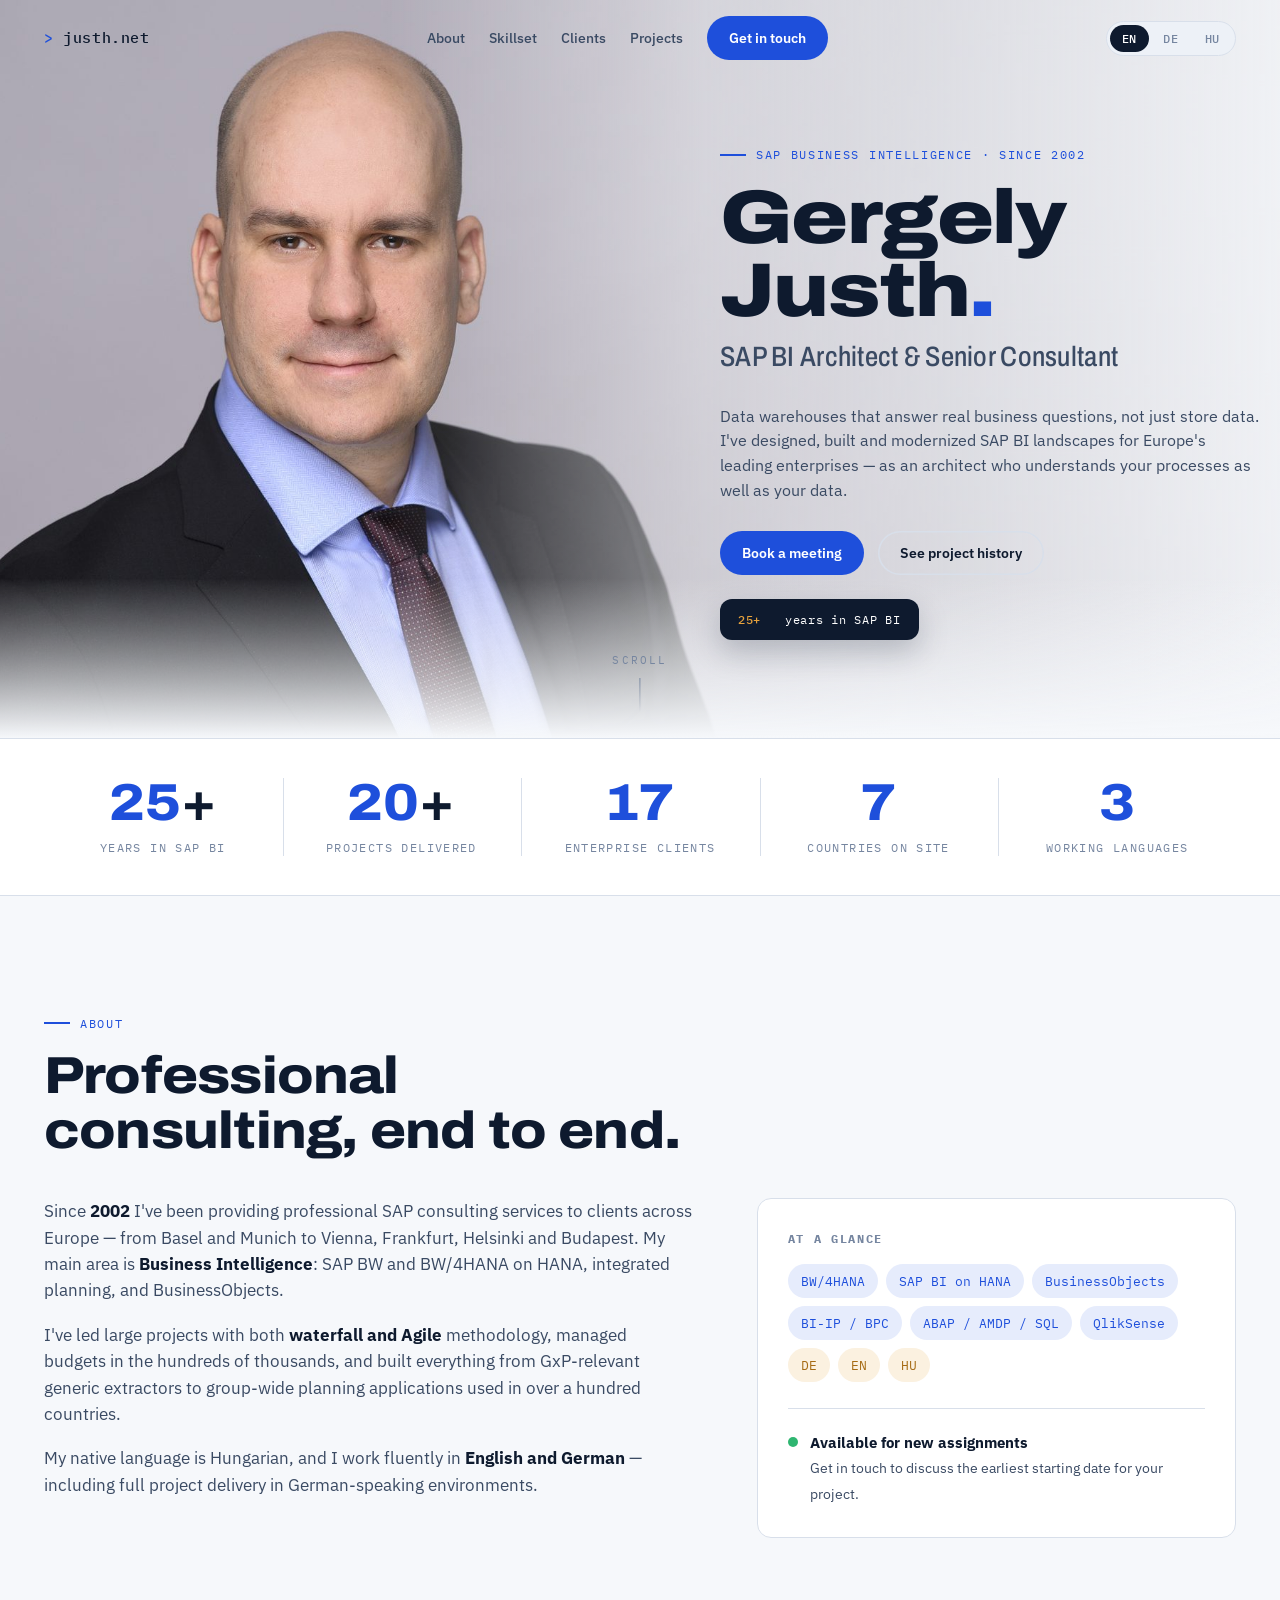
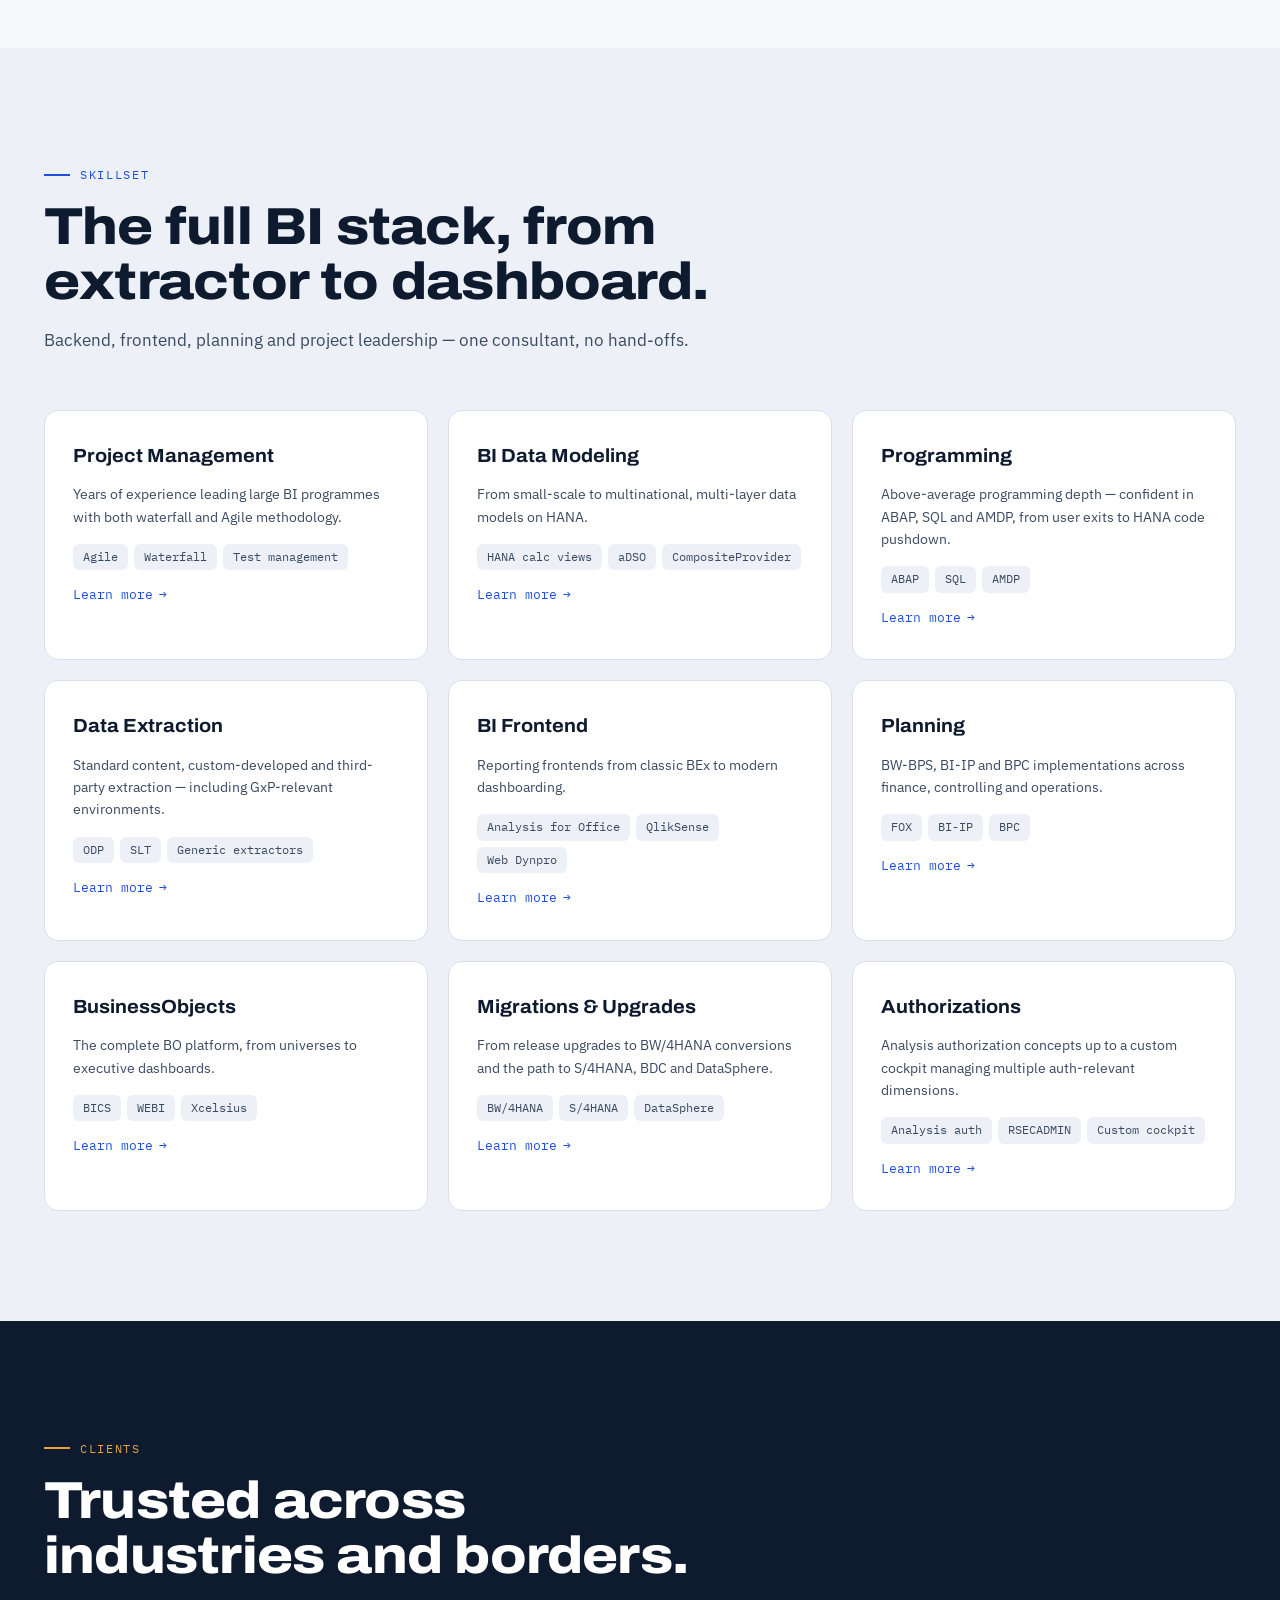
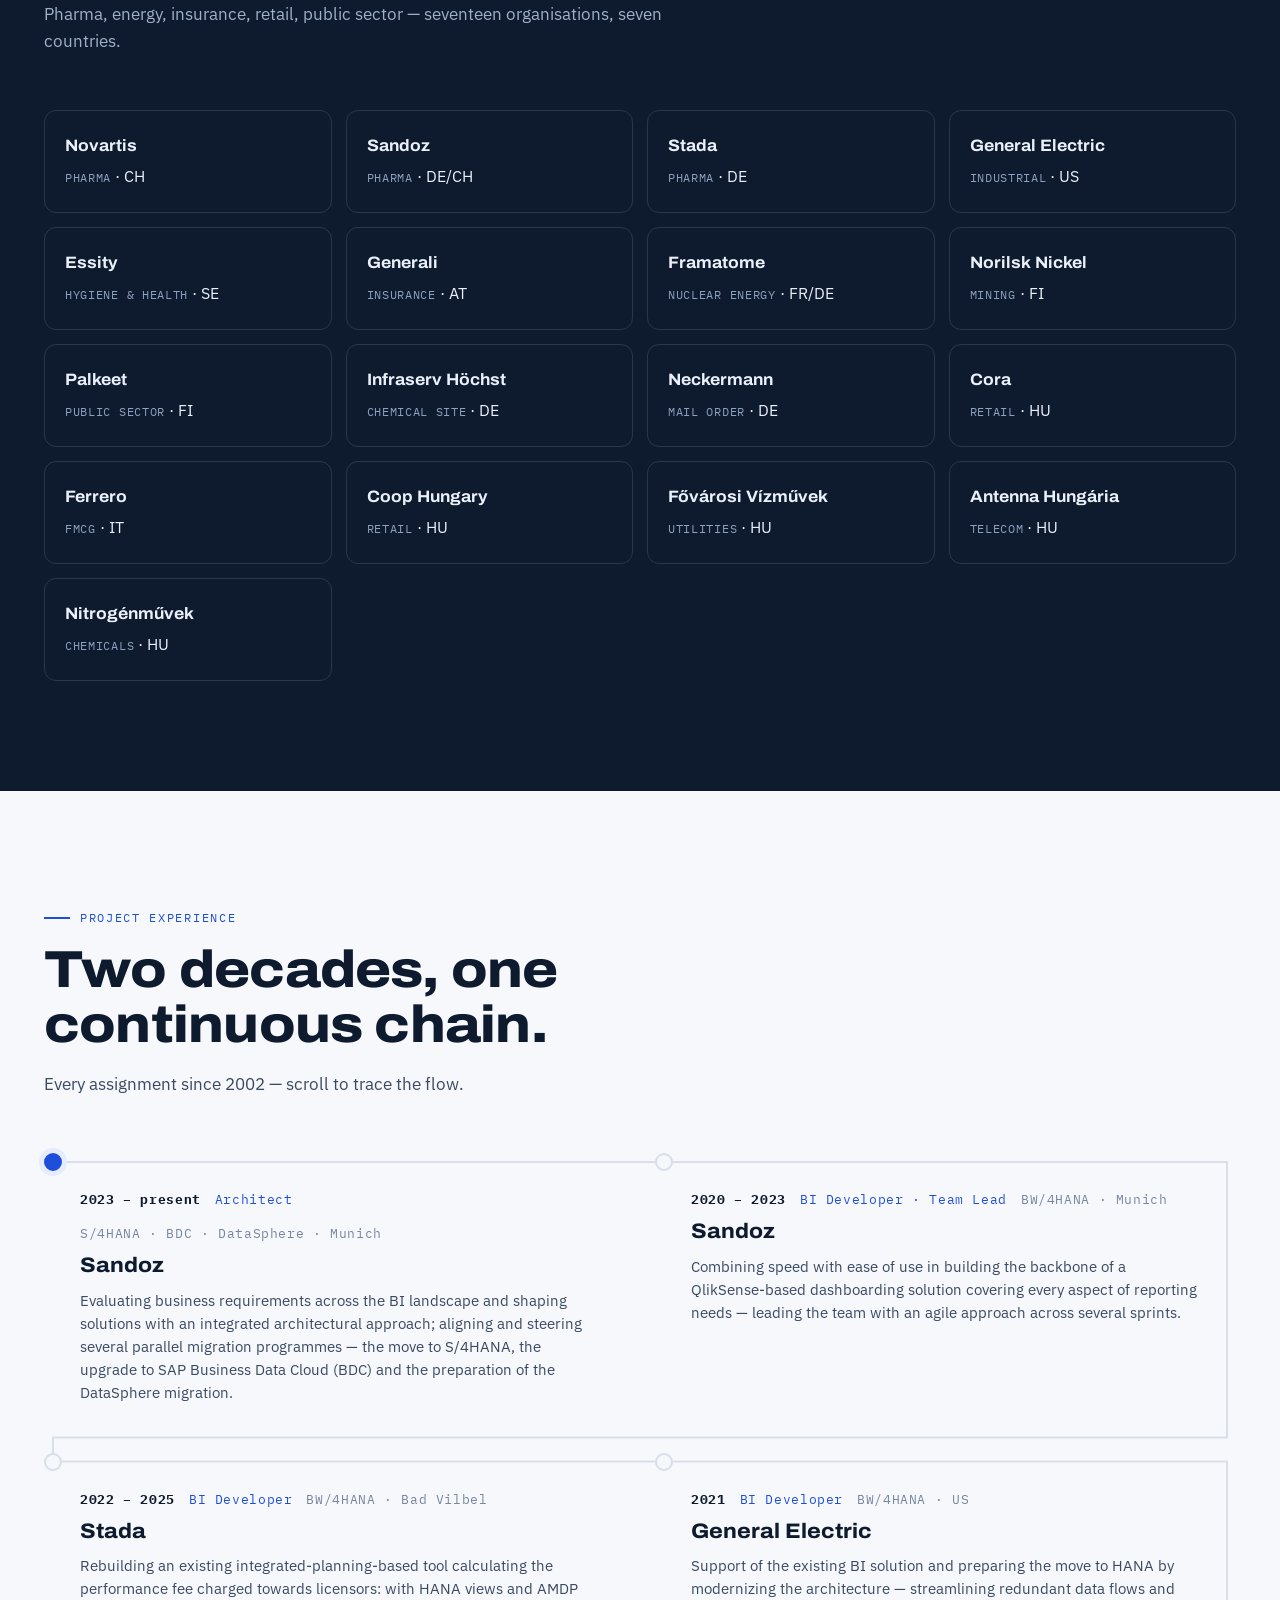
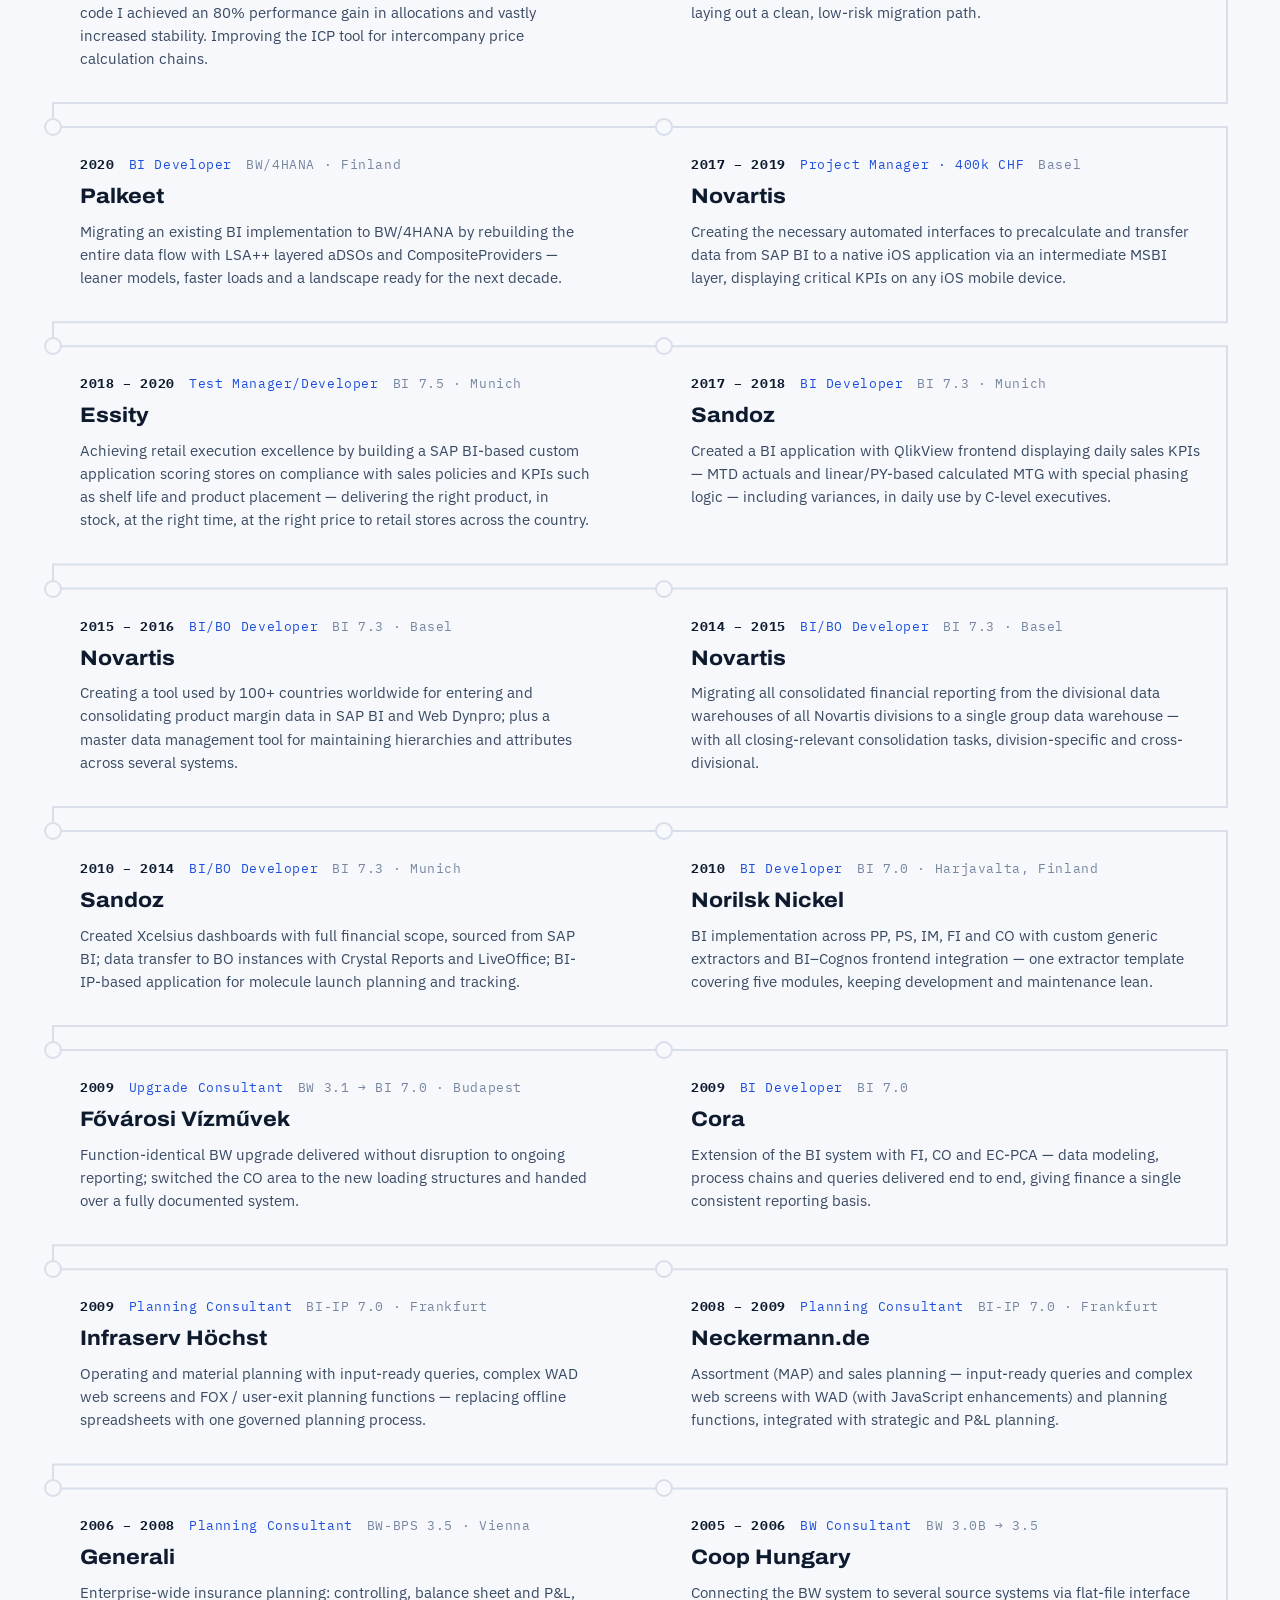
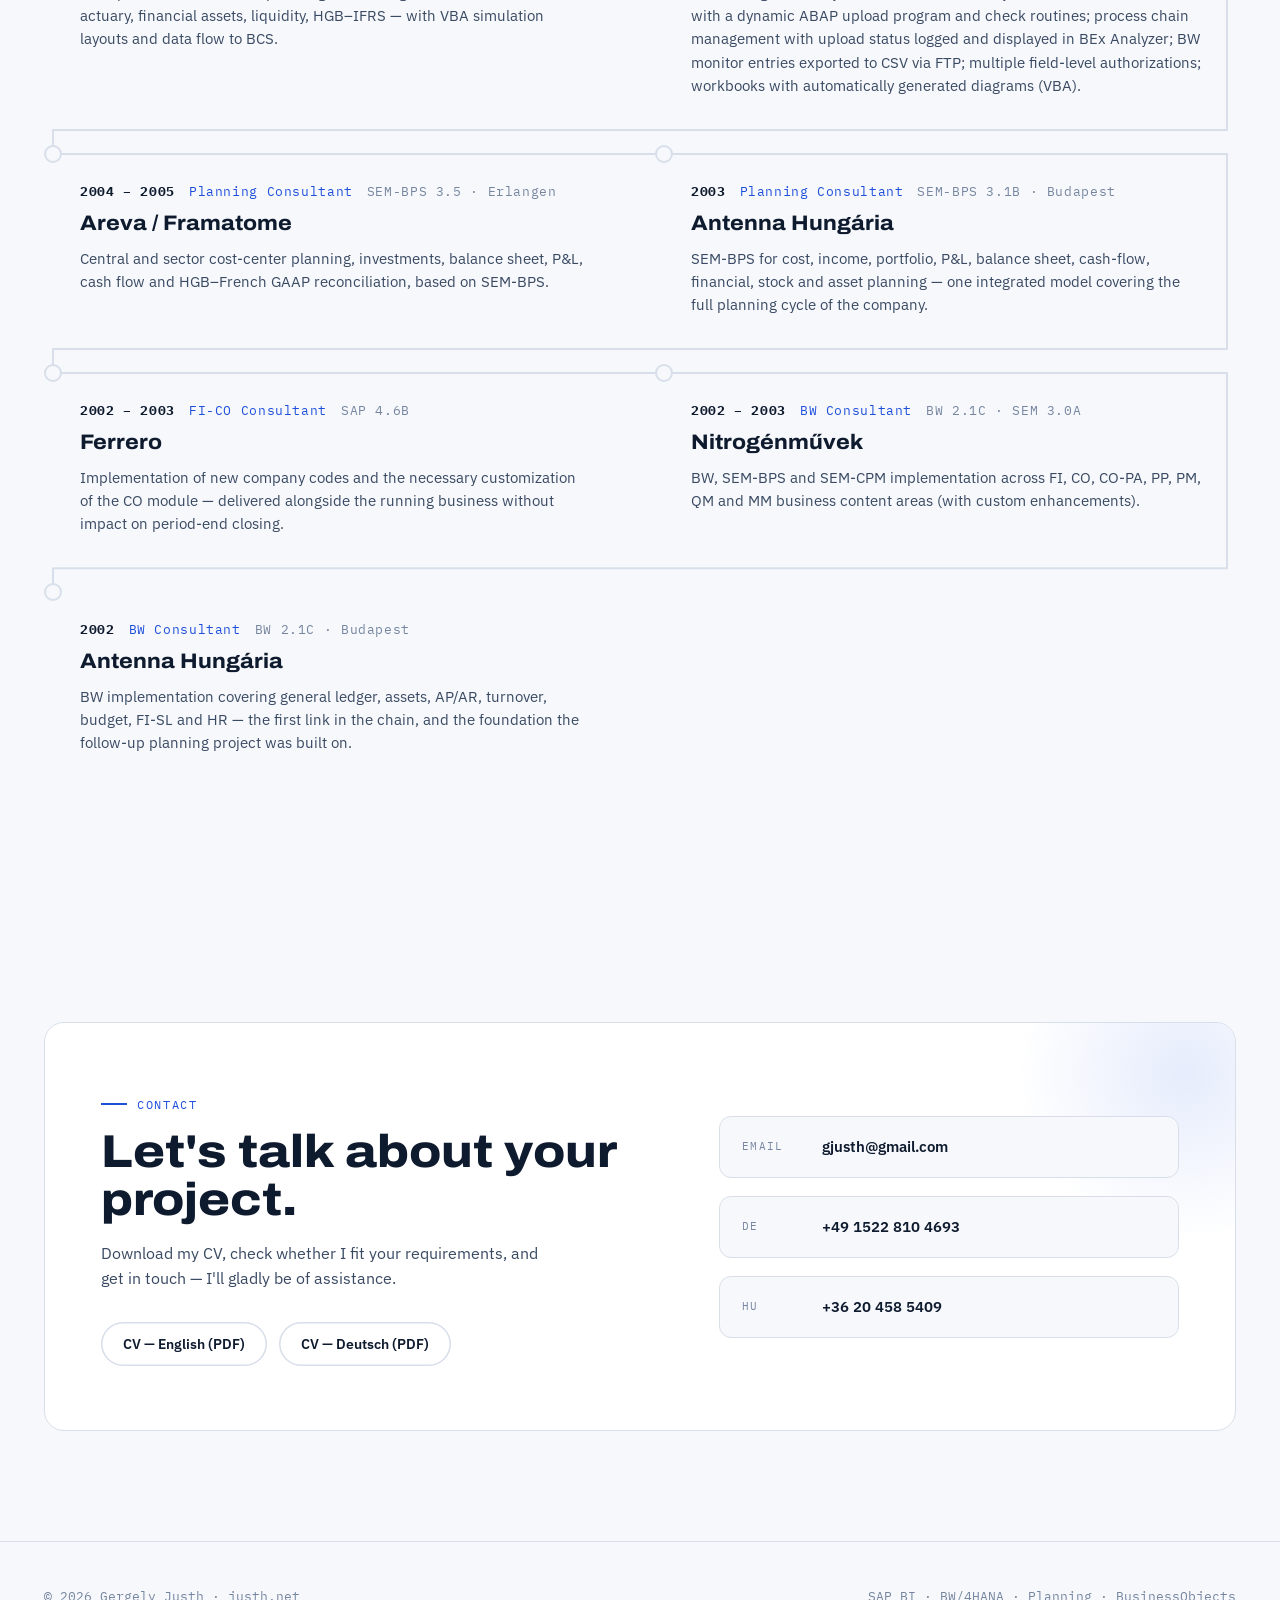
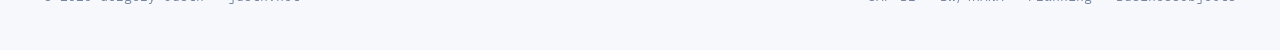
==== commit a561be48: "Update index.html" ====
--- a/index.html
+++ b/index.html
@@ -319,8 +319,8 @@
         <p data-i18n="contact.p">Download my CV, check whether I fit your requirements, and get in touch — I'll gladly be of assistance.</p>
         <div class="cv-row">
           <!-- Replace href values with the paths to your CV files -->
-          <a class="btn ghost" href="cv-en.pdf" download data-i18n="cv.en">CV — English (PDF)</a>
-          <a class="btn ghost" href="cv-de.pdf" download data-i18n="cv.de">CV — Deutsch (PDF)</a>
+          <a class="btn ghost" href="Gergely_Justh_CV_EN_2026.pdf" download data-i18n="cv.en">CV — English (PDF)</a>
+          <a class="btn ghost" href="Gergely_Justh_CV_DE_2026.pdf" download data-i18n="cv.de">CV — Deutsch (PDF)</a>
         </div>
       </div>
       <div class="contact-list">
--- a/assets/style.css
+++ b/assets/style.css
@@ -214,6 +214,7 @@
 }
 .tl-item.lit .tl-node{border-color:var(--cobalt);background:var(--cobalt);box-shadow:0 0 0 5px var(--cobalt-soft)}
 .tl-meta{font-family:var(--font-mono);font-size:12.5px;color:var(--steel);letter-spacing:.05em;display:flex;gap:14px;flex-wrap:wrap;margin-bottom:6px}
+.tl-meta > span:first-child{color:var(--ink);font-weight:700}
 .tl-meta .role{color:var(--cobalt)}
 .tl-item h3{font-family:var(--font-display);font-variation-settings:"wdth" 108;font-weight:750;font-size:21px;margin-bottom:6px}
 .tl-item p{font-size:14.5px;color:var(--ink-soft);max-width:680px}
@@ -286,7 +287,10 @@
 .subhero .tags{margin-top:28px}
 
 .diagram-card{
-  background:#fff;border:1px solid var(--line);border-radius:20px;
+  background-color:#fff;
+  background-image:radial-gradient(circle, #E6ECF6 1px, transparent 1px);
+  background-size:26px 26px;background-position:center;
+  border:1px solid var(--line);border-radius:20px;
   padding:44px;margin:64px 0;overflow-x:auto;
 }
 .diagram-card svg{width:100%;height:auto;display:block;min-width:640px}
@@ -313,15 +317,15 @@
 .sub-cta{display:flex;gap:14px;flex-wrap:wrap;padding-bottom:100px}
 
 /* SVG diagram shared classes */
-.dg-box{fill:#fff;stroke:var(--line);stroke-width:1.5;rx:10}
-.dg-box-accent{fill:var(--cobalt-soft);stroke:var(--cobalt);stroke-width:1.5}
-.dg-box-dark{fill:var(--ink);stroke:var(--ink)}
+.dg-box{fill:url(#gWhite);stroke:var(--line);stroke-width:1.5;filter:url(#soft)}
+.dg-box-accent{fill:url(#gAccent);stroke:var(--cobalt);stroke-width:1.6;filter:url(#soft)}
+.dg-box-dark{fill:url(#gDark);stroke:#0B1526;filter:url(#soft)}
 .dg-label{font-family:var(--font-mono);font-size:12px;fill:var(--ink)}
 .dg-label-soft{font-family:var(--font-mono);font-size:10.5px;fill:var(--steel)}
 .dg-label-accent{font-family:var(--font-mono);font-size:12px;fill:var(--cobalt)}
 .dg-label-light{font-family:var(--font-mono);font-size:12px;fill:#fff}
-.dg-arrow{stroke:var(--steel);stroke-width:1.5;fill:none;marker-end:url(#arr)}
-.dg-arrow-accent{stroke:var(--cobalt);stroke-width:2;fill:none;marker-end:url(#arrA)}
+.dg-arrow{stroke:var(--steel);stroke-width:2;fill:none;marker-end:url(#arr)}
+.dg-arrow-accent{stroke:var(--steel);stroke-width:2;fill:none;marker-end:url(#arrA)}
 .dg-title{font-family:var(--font-display);font-weight:700;font-size:13px;fill:var(--ink)}
 
 /* ---------- reveal ---------- */
